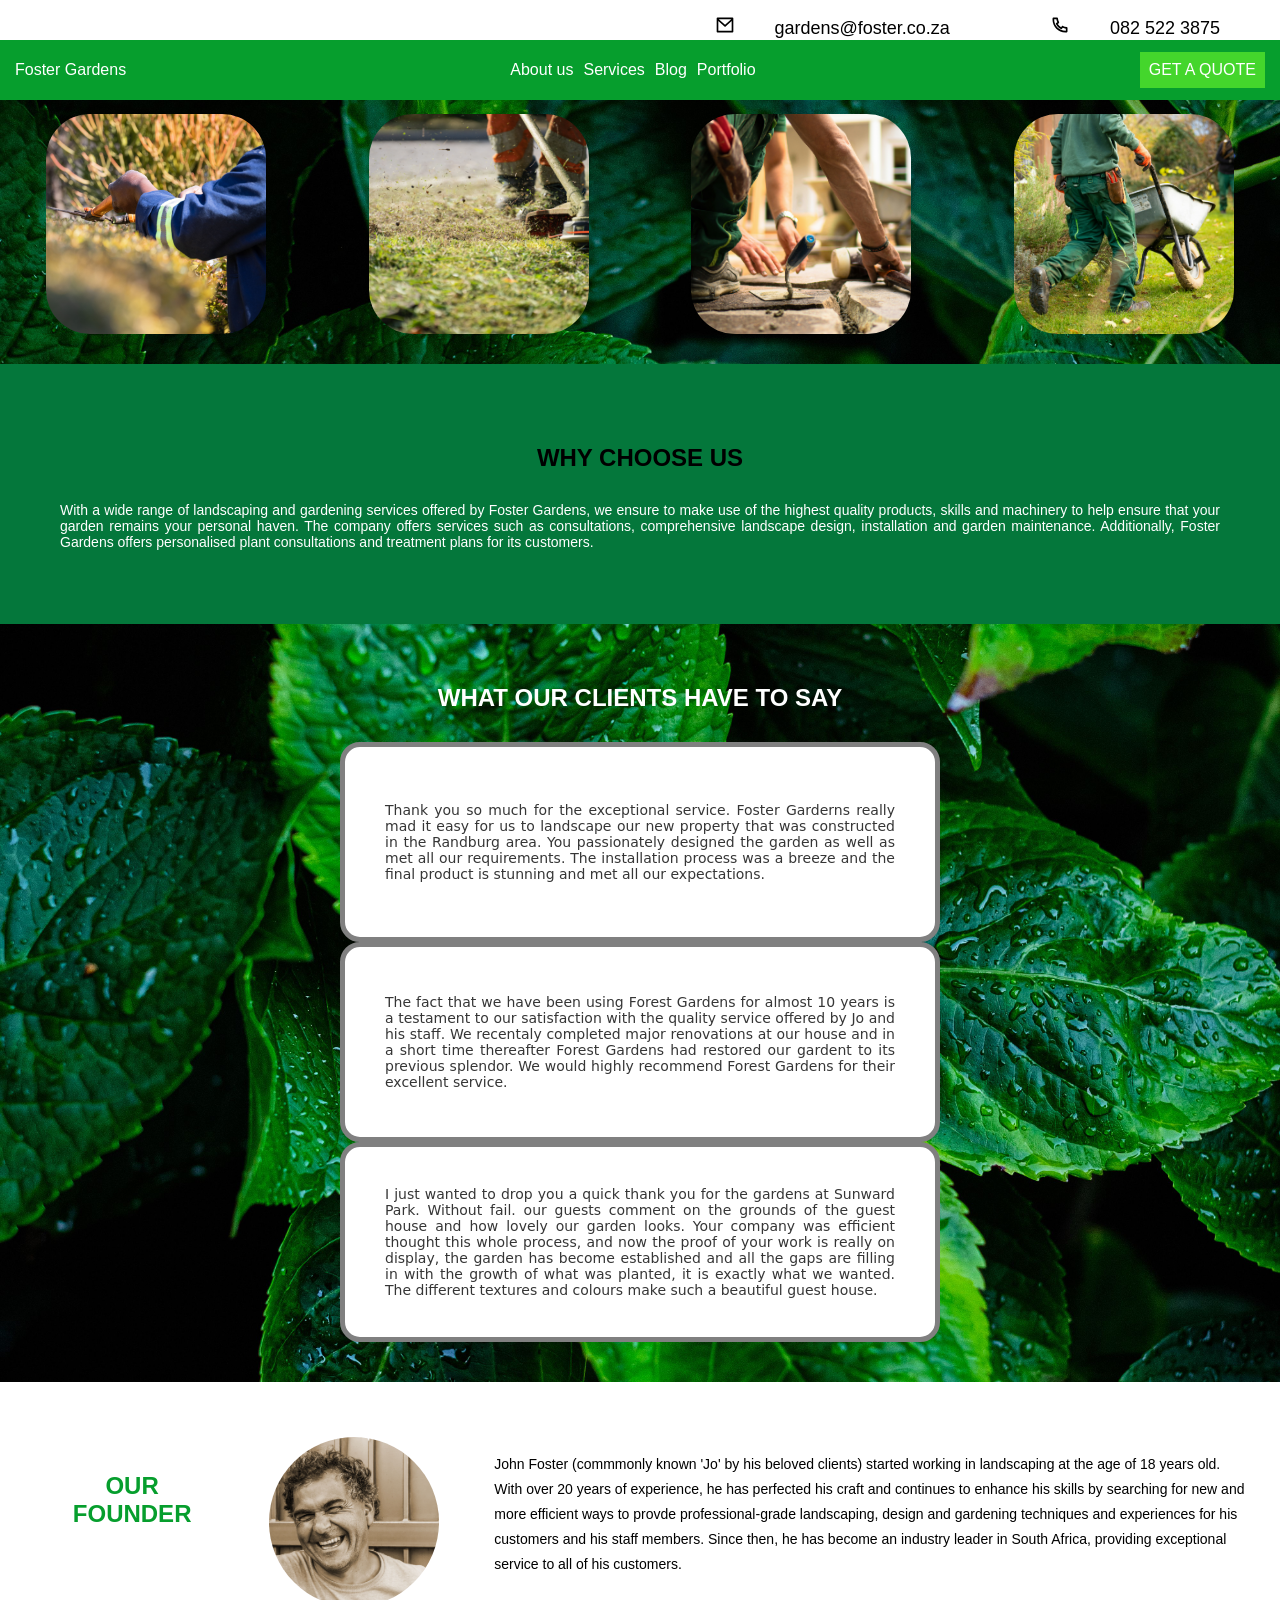
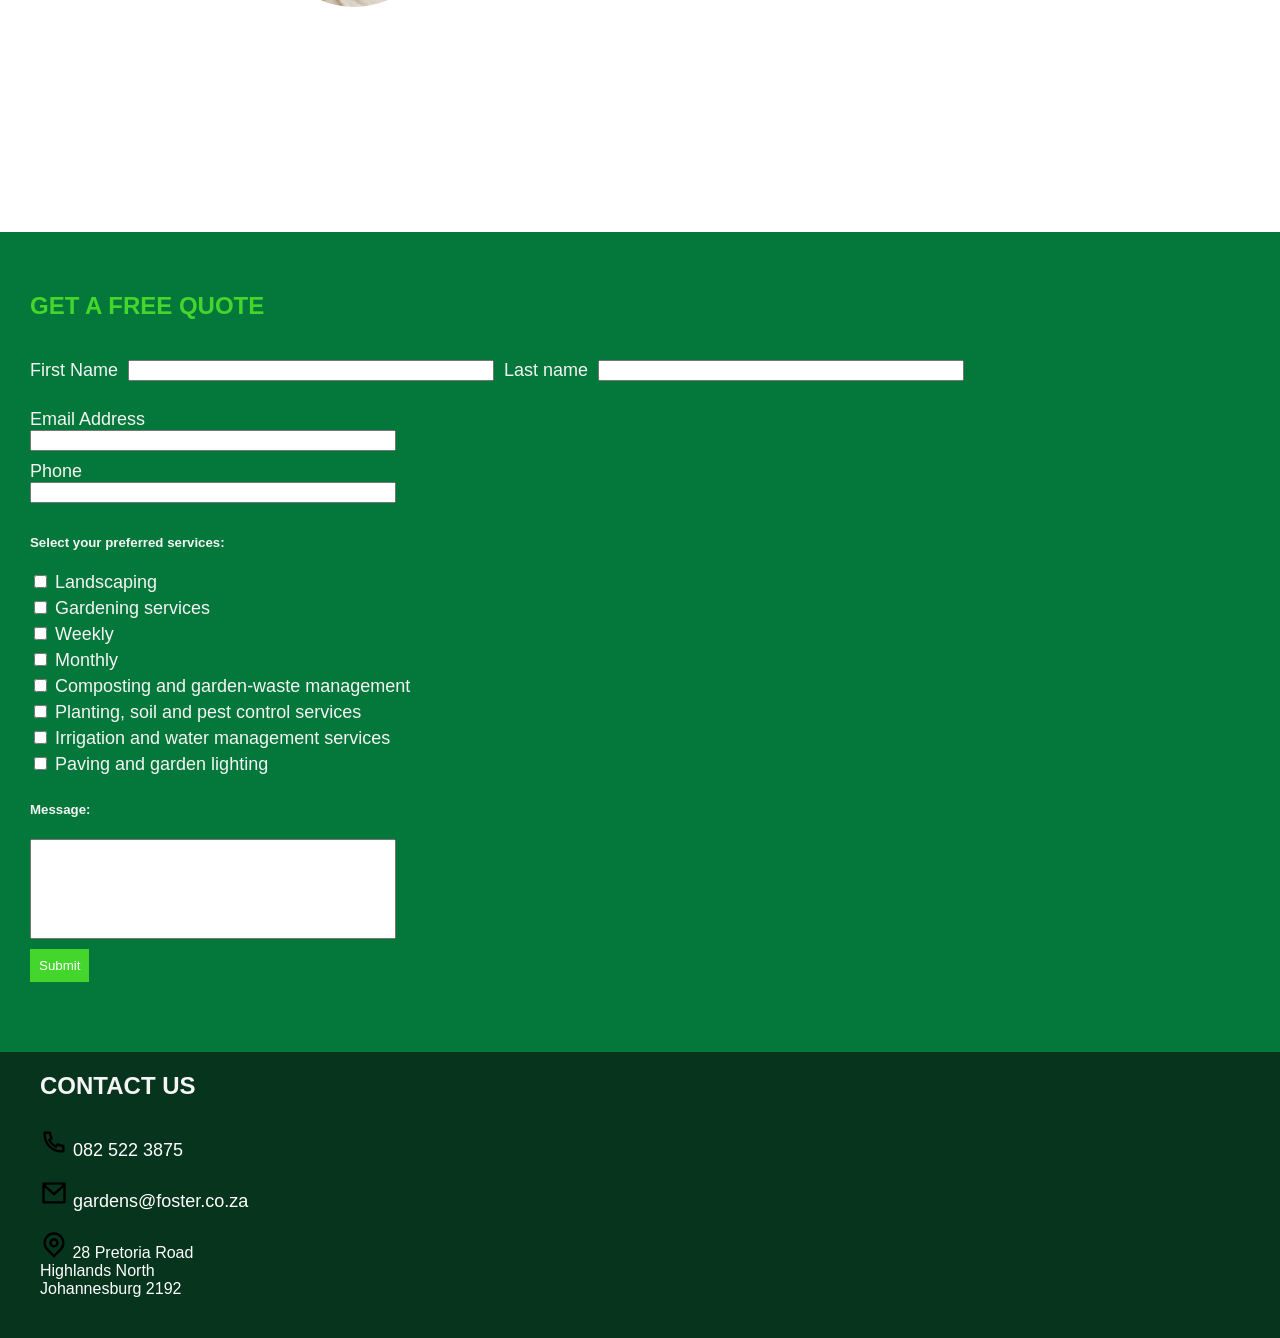
==== index.html @ af72e437 "Creating javascript file and folder, adding javascript external file to html pages and placing css f" ====
<!DOCTYPE html> 
<html> 
    <head>
        <link rel="stylesheet" href="style.css">
        <meta name="viewport" content="width=device-width, initial-scale=1.0">
    </head>    
        <!--Top icon section for phone and number for ease of access--> 
    <body class="index-background">
        <div class="contact-top">
            <img src="images/icons/mail.svg" width="20"> 
            <p class="text1">gardens@foster.co.za</p>
            <img src="images/icons/phone.svg" width="20">
            <p class="text2">082 522 3875</p>
        </div> 
            <!--Beginning of the menu bar and its selections-->
            <header>
                <div class="logo">
                    <a href="index.html">Foster Gardens</a>
                </div>
                <button class="burger-menu" aria-label="Open-menu">
                    ☰
                </button>
                <nav class="menu-bar">
                    <a href="about.html">About us</a>
                    <a href="services.html">Services</a>
                    <a href="blog.html">Blog</a>
                    <a href="portfolio.html">Portfolio</a>
                </nav>
                <a href="#contact-link">
                    <button class="button-link">GET A QUOTE</button>
                </a>
            </header>
        <main>
            <div class="services-preview">
                <img src="images/services/hedge-trimming.jpg" width="200">
                <img src="images/services/lawn-mowing.jpg" width="200">
                <img src="images/services/paving.jpg.jpg" width="200">
                <img src="images/services/tree-felling.jpg" width="200">
            </div>
        <!--Beginning of Why choose us section--> 
            <div class="choose-us">
                <h2>WHY CHOOSE US</h2>
                <p>
                    With a wide range of landscaping and gardening services offered by Foster Gardens, we ensure to make use of
                    the highest quality products, skills and machinery to help ensure that your garden remains your personal haven. 
                    The company offers services such as consultations, comprehensive landscape design, installation and garden 
                    maintenance. Additionally, Foster Gardens offers personalised plant consultations and treatment plans for its 
                    customers. 
                </p>
            </div> 
        <!--Testimonial section-->   
            <div class="testimonial-area">   
                <h2>WHAT OUR CLIENTS HAVE TO SAY</h2>
            <!--Placement of comments from customers-->
                <p>
                    Thank you so much for the exceptional service. Foster Garderns really mad it easy for us to landscape our new
                    property that was constructed in the Randburg area. You passionately designed the garden as well as met all our
                    requirements. The installation process was a breeze and the final product is stunning and met all our expectations.
                </p>
                <p>
                    The fact that we have been using Forest Gardens for almost 10 years is a testament to our satisfaction with the
                    quality service offered by Jo and his staff. We recentaly completed major renovations at our house and in a short
                    time thereafter Forest Gardens had restored our gardent to its previous splendor. We would highly recommend Forest
                    Gardens for their excellent service. 
                </p>
                <p>
                    I just wanted to drop you a quick thank you for the gardens at Sunward Park. Without fail. our guests comment on the 
                    grounds of the guest house and how lovely our garden looks. Your company was efficient thought this whole process, and 
                    now the proof of your work is really on display, the garden has become established and all the gaps are filling in with 
                    the growth of what was planted, it is exactly what we wanted. 
                    The different textures and colours make such a beautiful guest house. 
                </p>
            </div> 
        <!--Beginng of founder's section-->
            <div class="founder-description">
                <h2 class="header">OUR FOUNDER</h2>
                <img class="founder-image" src="images/about-us/founder.jpg">
                <p>
                    John Foster (commmonly known 'Jo' by his beloved clients) started working in landscaping at the age of 18 years old.
                    With over 20 years of experience, he has perfected his craft and continues to enhance his skills by searching for new
                    and more efficient ways to provde professional-grade landscaping, design and gardening techniques and experiences for
                    his customers and his staff members. Since then, he has become an industry leader in South Africa, providing exceptional
                    service to all of his customers.   
                </p>
            </div>
        <!---Form section available for users to get easy quotes---->
            <div class="quote-box" id="contact-link">
                <h2>GET A FREE QUOTE</h2>
                <!--This form is essential on each page to enforce and encourage customer response to action calls -->
                <form>
                <!--This is the complete/type section-->
                    <div class="side-by-side">
                        <label for="name">First Name</label>
                        <br>
                        <input type="text" id="name" required>
                        <br>
                        <label for="surname">Last name</label>
                        <br>
                        <input type="text" id="surname" required>
                    </div>
                    <br>
                    <label for="email">Email Address </label>
                    <br>
                    <input type="text" id="email" required>
                    <br>
                    <label for="phone">Phone</label>
                    <br>
                    <input type="text" id="phone" required>
                    <br>
                    <!---Beginning of services selection section---->
                    <h5>Select your preferred services:</h5>
                    <label>
                    <input type="checkbox" value="landscaping">
                    Landscaping
                    </label>
                    <br>
                    <label>
                        <input type="checkbox" value="landscaping">
                        Gardening services
                        <br>
                            <label> 
                                <input type="checkbox">
                                Weekly
                                <br>
                                <input type="checkbox">
                                Monthly
                            </label>
                    </label>
                    <br>
                    <label>
                        <input type="checkbox">
                        Composting and garden-waste management
                    </label>
                    <br>
                    <label>
                        <input type="checkbox">
                        Planting, soil and pest control services 
                    </label>
                    <br> 
                    <label>
                        <input type="checkbox">
                        Irrigation and water management services 
                    </label>
                    <br>
                    <label>
                        <input type="checkbox">
                        Paving and garden lighting
                    </label>
                     <br>
                    <h5>Message:</h5>
                    <input type="text" id="message" required>
                    <br>
                    <button class="submit-button">Submit</button>
                </form>
            </div>
            <div class="contact-section">
                <ul>
                    <li>
                        <h2>CONTACT US</h2>
                    </li>
                    <li>
                        <p>
                            <img src="images/icons/phone.svg" width="28">
                            082 522 3875
                        </p>
                    </li>
                    <li>
                        <p>
                            <img src="images/icons/mail.svg" width="28">
                            gardens@foster.co.za
                        </p>
                    </li>
                    <li>
                        <img src="images/icons/map-pin.svg" width="28">
                        <span>28 Pretoria Road</span>
                        <br>
                        <span>Highlands North</span>
                        <br>
                        <span>Johannesburg 2192</span>
                    </li>
                </ul>
            </div>
        </main>
        <!---- External JavaScript file included here ----->
        <script src="scripts.js"></script>     
    </body>
</html>
---- style.css ----
/*=======================
GENERAL STYLES
========================*/
* { 
    box-sizing: border-box;
}

html, body { 
    margin:0; 
    padding:0;
    font-family: Arial, Helvetica, sans-serif;
    overflow-x: hidden;
}

img {
    max-width:100%; 
    height:auto; 
}

p {
    font-family: Arial, Helvetica, sans-serif;
    font-size: 10px; 
}

h2 {
    padding-bottom: 10px; 
    font-size:medium;
} 

a:link, a:visited {
    color:none;
    text-decoration: none;
}

main { 
    padding-top:62px;
}
/*===================================
MENU SECTION -- DEFAULT DEVICE:PHONE 
====================================*/
.contact-top { 
   display:none;
}

header { 
    display: flex;
    align-items: center;
    justify-content:space-between;
    padding:15px;
    background-color: #069e2d;
    position:fixed;
    top:0;
    margin:0;
    width:100%;
    z-index:999;
    height:60px;
}

.burger-menu {
    display: block;
    font-size: 28px;
    background: none;
    border: none;
    cursor: pointer;
    color: white;
}

.logo a { 
    color:white;
}

nav {
    display:none; 
}

.button-link { 
    background: #44d62c;
    color:white; 
    cursor:pointer;
    padding:5px;
    border:#069e2d;
    font-size:60%; 
}

/*=========================
INDEX PAGE -- DEFAULT:PHONE
===========================*/

/*==============================================
Setting the background image for the index page
================================================*/
.index-background {
    margin:0;
    font-family: Arial, Helvetica, sans-serif;
    background-image:url(./images/about-us/leaves1.jpg);
    background-size:100%; 
}

/*==============================
Services offered images
===============================*/
.services-preview { 
    display:flex;
    flex-direction: column;
    gap:10px;
    position: relative;
    padding-bottom: 20px;
}

.services-preview img { 
    border-radius: 20%;
    object-fit:cover;
    height:200px; 
    width:200px;
    display: block;
    margin: 0 auto;
}

/*=============================
Why choose us section 
==============================*/
.choose-us { 
    background-color:#04773b;
    padding-top:80px;
    padding:60px;
}

.choose-us p { 
    font-family:Verdana, Geneva, Tahoma, sans-serif;
    font-size:10px;
    color:white;
    text-align: justify;
}    

.choose-us h2{
    color:black;
    text-align: center;
}

.testimonial-area { 
    background-size:30%; 
    padding-top:40px;
    padding-bottom: 40px;
    text-align: center;
    margin:0; 
}

.testimonial-area p {
    background-color:white;
    font-family:system-ui, -apple-system, BlinkMacSystemFont, 'Segoe UI', Roboto, Oxygen, Ubuntu, Cantarell, 'Open Sans', 'Helvetica Neue', sans-serif;
    border:5px solid grey;
    border-radius:20px;
    display:flex;
    align-items:center;
    padding:25px;
    box-sizing:border-box; 
    font-size:10px;
    color:#363636;
    text-align: justify;
    width: 75%;
    margin:0 auto;
}

.testimonial-area h2{
    color:white;
}
/*====================
FOUNDER SECTION 
======================*/
.founder-image { 
    border-radius:50%; 
    object-fit:cover; 
    width:200px; 
    height:200px; 
    padding:15px;
    justify-content: center;
    margin: 0 auto;
}

.founder-description {
    display:flex;
    flex-direction:column;
    /*gap:10px;*/
    padding-left: 20px;
    /*padding-top:40px;*/
    padding-bottom:40px;
    background-color: white;
    text-align: center;
    /*height:max-content;*/
}

.founder-description p { 
    font-family:Verdana, Geneva, Tahoma, sans-serif;
    word-break: normal;
    text-align:justify;
    line-height: 1.8;
    box-sizing: border-box;
    margin:0% auto;
    width: 70%;
}

.founder-description h2 { 
    padding-top:30px;
}

.header {
    color:#069e2d;
    padding:30px;
    background-color: white; 
}

/*=========================
FORM AND QUOTATION SECTION
===========================*/
.quote-box {
    background-color: #04773b;
    padding-top:40px;
    padding-bottom:40px;
    width:100%;
    color:whitesmoke;
    font-family:Arial, Helvetica, sans-serif;  
}

.quote-box label { 
    font-size: smaller;
}

.quote-box h2{ 
    color:#44d62c;
    margin-left: 30px;
}

.quote-box form{
    margin:30px;
}

.quote-box input { 
    margin-bottom: 10px;
}

#email, #phone, #name, #surname { 
    width:75%; 
}

#message { 
    width:75%;
    height:100px; 
}

.submit-button { 
    background:#44d62c;
    color:white;
    cursor:pointer;
    padding:9px;
    border:#069e2d;  
}

/*=================
CONTACT US SECTION
===================*/
.contact-section ul{
    background-color: #06341c;
    padding-top:20px;
    padding-bottom:40px; 
    list-style:none; 
    font-family: Arial, Helvetica, sans-serif;
    overflow-y: hidden;
    margin:0;
}

.contact-section h2 { 
    color:whitesmoke;
    margin: 0;
}

.contact-section span, .contact-section p { 
    color:white; 
}
/*===========================
SERVICES PAGE - DEFAULT: PHONE
============================*/
.services-background {
    background-image:url(./images/display-and-layout/wild-shrub.jpg);
    min-height:100%;
    margin:0;
    background-repeat: repeat-x;
    background-size:200%;
    overflow-x: hidden;
}

/*===================================
Border/DIV surrounding the content
====================================*/
.services { 
    display:flex;
    flex-direction: column;
    gap:10px;
    padding-top:60px; 
    padding-bottom:60px;
}

/*=========================================
Border/Div surrounding individual services
===========================================*/
.landscaping-services, .paving-services, .cladding-services,
 .gardening-services, .planting-services { 
    display:inline; 
    align-items:flex-start;
    gap:10px;
   
}

/*============================
Image styles for each service
=============================*/
.outdoor-lighting, .entertainment-area, .paving, .cladding, 
    .gardening5, .planting { 
    border-radius:60%;
    object-fit:cover;
    width: 220px;
    height:220px;
    display: block;
    margin: 0 auto;
    transform: translateY(15%);
}

/*=======================================
Text styles for each service description
=========================================*/
.text { 
    flex:1;
    background-color: #04773b;
    padding:30px;
    color: white;
    margin: 0 auto;
    width: 65%;
}

/*==============================
PORTFOLIO PAGE - DEFAULT:PHONE 
===============================*/
/*================================================
Border/div surrounding portfolio images and layout
==================================================*/
.portfolio-gallery { 
    display:grid; 
    grid-template-columns:1fr;
    gap:12px;
    padding-bottom: 40px;
    padding-top:80px;
    z-index: inherit;
    overflow-x: hidden;
    margin:0 auto; 
    width:100%;
}

/*=============================
Portfolio Images styles
===============================*/
.portfolio-gallery img { 
    width:70%;
    /*height:auto; */
    margin: 0 auto; 
    object-fit: cover;
    box-shadow: 0 2px 8px rgba(0,0,0,0.1);
    justify-content: center;
}

/*===========================
BLOG PAGE - DEFAULT:PHONE
=============================*/
.blog-background { 
    background-color:#0f5b34;
}

.blogs { 
    display:flex;
    flex-direction: column;
    gap:10px;
    padding-top:60px; 
    padding-bottom:60px;
}

.blog1, .blog2, .blog3 { 
    display:inline; 
    align-items:flex-start;
    gap:5px;
   
}

.flowers-blog, .soil-blog, .compost-blog { 
    border-radius:60%;
    object-fit:cover;
    width: 220px;
    height:220px;
    display: block;
    margin: 0 auto;
    transform: translateY(15%) ;
}

.blog-text { 
    flex:1;
    background-color: white;
    padding:30px;
    color: black;
    margin: 0 auto;
    width: 65%;
}

/*============================
ABOUT US PAGE - DEFAULT:PHONE
==============================*/
/*============================
Preventing/hiding overflow
===============================*/
.about-background { 
    overflow-x: hidden;
}

/*==================================
Border/Div surrounding ABOUT US text
====================================*/
.about-description { 
   width:100%;
   margin-bottom: 0;
}

/*================================
About Us text styles -- heading2
==================================*/
.about-description h2 {
    text-align: left;
    padding-left: 40px;
    color:#44d62c;
    transform: translateY(70%);
}

/*==============================
About US text styles -- heading3
================================*/
.about-description h3 { 
    color:#0f5b34; 
    padding-left:40px; 
}

/*================================
About US text styles -- paragraph
==================================*/
.about-description p {
    text-align: justify;
    padding-left:40px; 
    padding-right:30px;
    /*padding-bottom:40px;*/ 
    margin: 0 auto;
}

.additional-services li { 
    position:relative;
    padding-left: 30px;
    font-size: smaller;
}     

.additional-services li::before { 
   content:""; 
   position: absolute;
   left: 0;

   width:20px; 
   height:20px;

   background-image: url('images/icons/check-icon1.svg');
   background-size: contain;
   background-repeat: no-repeat; 
}

.additional-services { 
    display: flex;
    align-items: center;
    gap:10px
    margin: top 0;
}

.tree { 
    flex-shrink: 0;
}

.tree img { 
   display:flex;
   width: 700px;
   max-width: 100%;
   transform: translateX(-32%);
}

.additional-services ul { 
    display:flex;
    flex-direction: column;
    gap:50px;
    padding-bottom:60px;
    list-style: none;
    margin:0;
    transform: translateY(-42%);
}
/*=============================
OUR HISTORY SECTION 
===============================*/
.history-description { 
    margin: 0 auto;
    align-items: center;
    box-sizing: border-box; 
    display: flex;
    flex-direction: column;
    padding-top: 20px;
    padding-bottom: 20px;
}

.history-description h2 {
    color:#44d62c;
    text-align: left;
}

.history-description p {
    font-family:Verdana, Geneva, Tahoma, sans-serif;
    text-align: justify;
    font-size: 9px;
    /*padding-left:30px; 
    padding-right:30px;*/
    width:70%; 
    margin:0 auto;
}

.history-description img{  
    align-items: center;
    display: block;
    object-fit:fill; 
    padding:10px;
    width:200px; 
    height:200px;
}

/* ====================
TABLET - 768px+
========================*/
@media(min-width: 768px) {
    /*===========================
    GENERAL SETTINGS
    =============================*/
    h2 {
        padding-bottom: 10px; 
        font-size:large;
    } 
    
    main { 
    padding-top:68px;
    }

   .burger-menu { 
        display:none; 
    }

    .contact-top { 
        background-color: white;
        display:flex;
        flex-direction: row;
        list-style:none;
        margin:0;
        justify-content: end;
        gap:40px;
        font-size: 15px;
        position:fixed;
        top:0;
        width:100%;
        z-index:1000;
        height:40px;
    }

    .contact-top img { 
        padding-top: 10px;
    }

    .contact-top p { 
        padding-right:60px;
    }

    .button-link { 
        background: #44d62c;
        color:white; 
        cursor:pointer;
        padding:9px;
        border:#069e2d;
        font-size: 100%;
    }

    header { 
        top:40px;
        position:fixed;
        z-index:999;
    }

    nav { 
        display:flex; 
        gap:10px;
    }

    .menu-bar a {
        color: white;
    }

    .menu-bar a:hover {
        color:black; 
    }

    /*=========================
    INDEX PAGE - DEFAULT:TABLET 
    ===========================*/
    /*==============================
    Services offered images
    ===============================*/
    .index-background { 
        background-repeat:no-repeat;
    }
    
    .services-preview { 
        flex-direction: row;
        height:200px;
        padding-top: 40px;
        padding-bottom: 30px;
    }

    .services-preview img {
        width:130px;
        height:130px;
    }

    /*=====================
    CHOOSE-US SECTION 
    =======================*/
    .choose-us p { 
        font-size:14px;
    }    

    /*=====================
    SERVICES PAGE 
    ======================*/
    /* Image styles for each service*/
    .outdoor-lighting, .entertainment-area, .paving, .cladding, 
    .gardening5, .planting { 
        border-radius: 60%;
        object-fit:cover;
        width:250px;
        height:250px;
        transform: translateX(10%);
    }

    /*Border/Div surrounding individual services*/
    .landscaping-services, .paving-services, .cladding-services,
    .gardening-services, .planting-services { 
        display:flex;
    }

    /*======================
    ABOUT US PAGE
    ========================*/
    .tree img { 
        display:flex;
        width: 700px;
        max-width: 100%;
        transform: translateX(-22%);
    }

    .history-description img{  
        border-radius:80%;
        align-items: center;
        display: block;
        object-fit:fill; 
        width:300px; 
        height:300px;
    }

    .history-description p {
        font-family:Verdana, Geneva, Tahoma, sans-serif;
        text-align: justify;
        font-size: 14px;
        /*padding-left:30px; 
        padding-right:30px;*/
        width:70%; 
        margin:0 auto;
    }
    /*========================
    PORTFOLIO PAGE 
    ==========================*/
    .portfolio-gallery {
        grid-template-columns: repeat(2, 1fr);
        max-width: 720px;
        margin:auto;  
    }

}

/*======================
DESKTOP - 1024px+ 
========================*/
@media (min-width: 1024px) {
    h2 {
        padding-bottom: 10px; 
        font-size:x-large;
    } 

    p{ 
        font-size:large;
    }

    main { 
        padding-top:64px;
    }
    /*==================
    MENU AND CONTACT TOP 
    ====================*/
    .burger-menu { 
        display:none; 
    }

    .contact-top { 
        background-color: white;
        display:flex;
        flex-direction: row;
        list-style:none;
        margin:0;
        justify-content:end;
        gap:40px;
        font-size: 15px;
        position:fixed;
        top:0;
        width:100%;
        z-index:1000;
        height:40px;
    }

    .contact-top img { 
        padding-top: 10px;
    }

    .contact-top p { 
        padding-right:;
    }

    .button-link { 
        background: #44d62c;
        color:white; 
        cursor:pointer;
        padding:9px;
        border:#069e2d;
        font-size: 100%;
    }

    nav { 
        display:flex; 
        gap:10px; 
    }

    .menu-bar a {
        color: white;
    }

    .menu-bar a:hover {
        color:black; 
    }

    /*===========================
    INDEX PAGE --DEFAULT: DESKTOP 
    =============================*/
    .index-background { 
        background-repeat:no-repeat;
    }
    /*==============================
    Services offered images
    ===============================*/
    .services-preview { 
        flex-direction: row;
        min-height: 200px;
        height:auto;
        padding-top: 50px;
        padding-bottom: 30px;
    }

    .services-preview img {
        width:220px;
        height:220px;
    }

    .testimonial-area p {
        background-color:white;
        width:600px;
        height:200px; 
        font-family:system-ui, -apple-system, BlinkMacSystemFont, 'Segoe UI', Roboto, Oxygen, Ubuntu, Cantarell, 'Open Sans', 'Helvetica Neue', sans-serif;
        border:5px solid grey;
        border-radius:20px;
        display:flex;
        align-items:center;
        padding:40px;
        box-sizing: border-box; 
        font-size:14px;
        color:#363636;
        text-align: justify;
        margin: 0 auto;
    }

    .founder-description {
        display:flex;
        flex-direction:row;
        gap:10px;
        padding-top:40px;
        padding-bottom:40px;
        background-color: white;
        height:450px;
    }

    .founder-description p { 
        word-break: normal;
        text-align:left;
        line-height: 1.8;
        padding:30px;
        font-size: 14px;
    }

    /*=====================
    CHOOSE-US SECTION 
    =======================*/
    .choose-us p { 
        font-size:14px;
    }   

    /*===================
    QUOTATION/ENQUIRY FORM
    =====================*/
    .side-by-side {
        display:flex;
        gap:5px;
    }

    #email, #phone, #name, #surname { 
        width:30%; 
    }

    #message { 
        width:30%;
        height:100px; 
    }

    .quote-box label { 
        font-size:large;
    }   

    /*=====================
    SERVICES PAGE 
    ======================*/
    /* Image styles for each service*/
    .outdoor-lighting, .entertainment-area, .paving, .cladding, 
    .gardening5, .planting { 
        border-radius: 60%;
        object-fit:cover;
        width:350px;
        height:350px;
        transform: translateX(20%);
    }

    /*Border/Div surrounding individual services*/
    .landscaping-services, .paving-services, .cladding-services,
    .gardening-services, .planting-services { 
        display:flex;
        gap:25px;
        margin-right:150px;
    }

    .text { 
        flex:1;
        background-color: #04773b;
        padding:80px;
        color: white;
    }

    /*=======================
    ABOUT US PAGE
    =========================*/
    .tree img { 
        display:flex;
        width: 1000px;
        max-width: 100%;
        transform: translateX(-12%);
    }

    .history-description p {
        font-family:Verdana, Geneva, Tahoma, sans-serif;
        text-align: justify;
        font-size: 14px;
        width:70%; 
        margin:0 auto;
    }
    /*=================
    PORTRAIT PAGE
    ===================*/
    .portfolio-gallery {
        grid-template-columns: repeat(3, 1fr);
        max-width:1200px;
    }


}
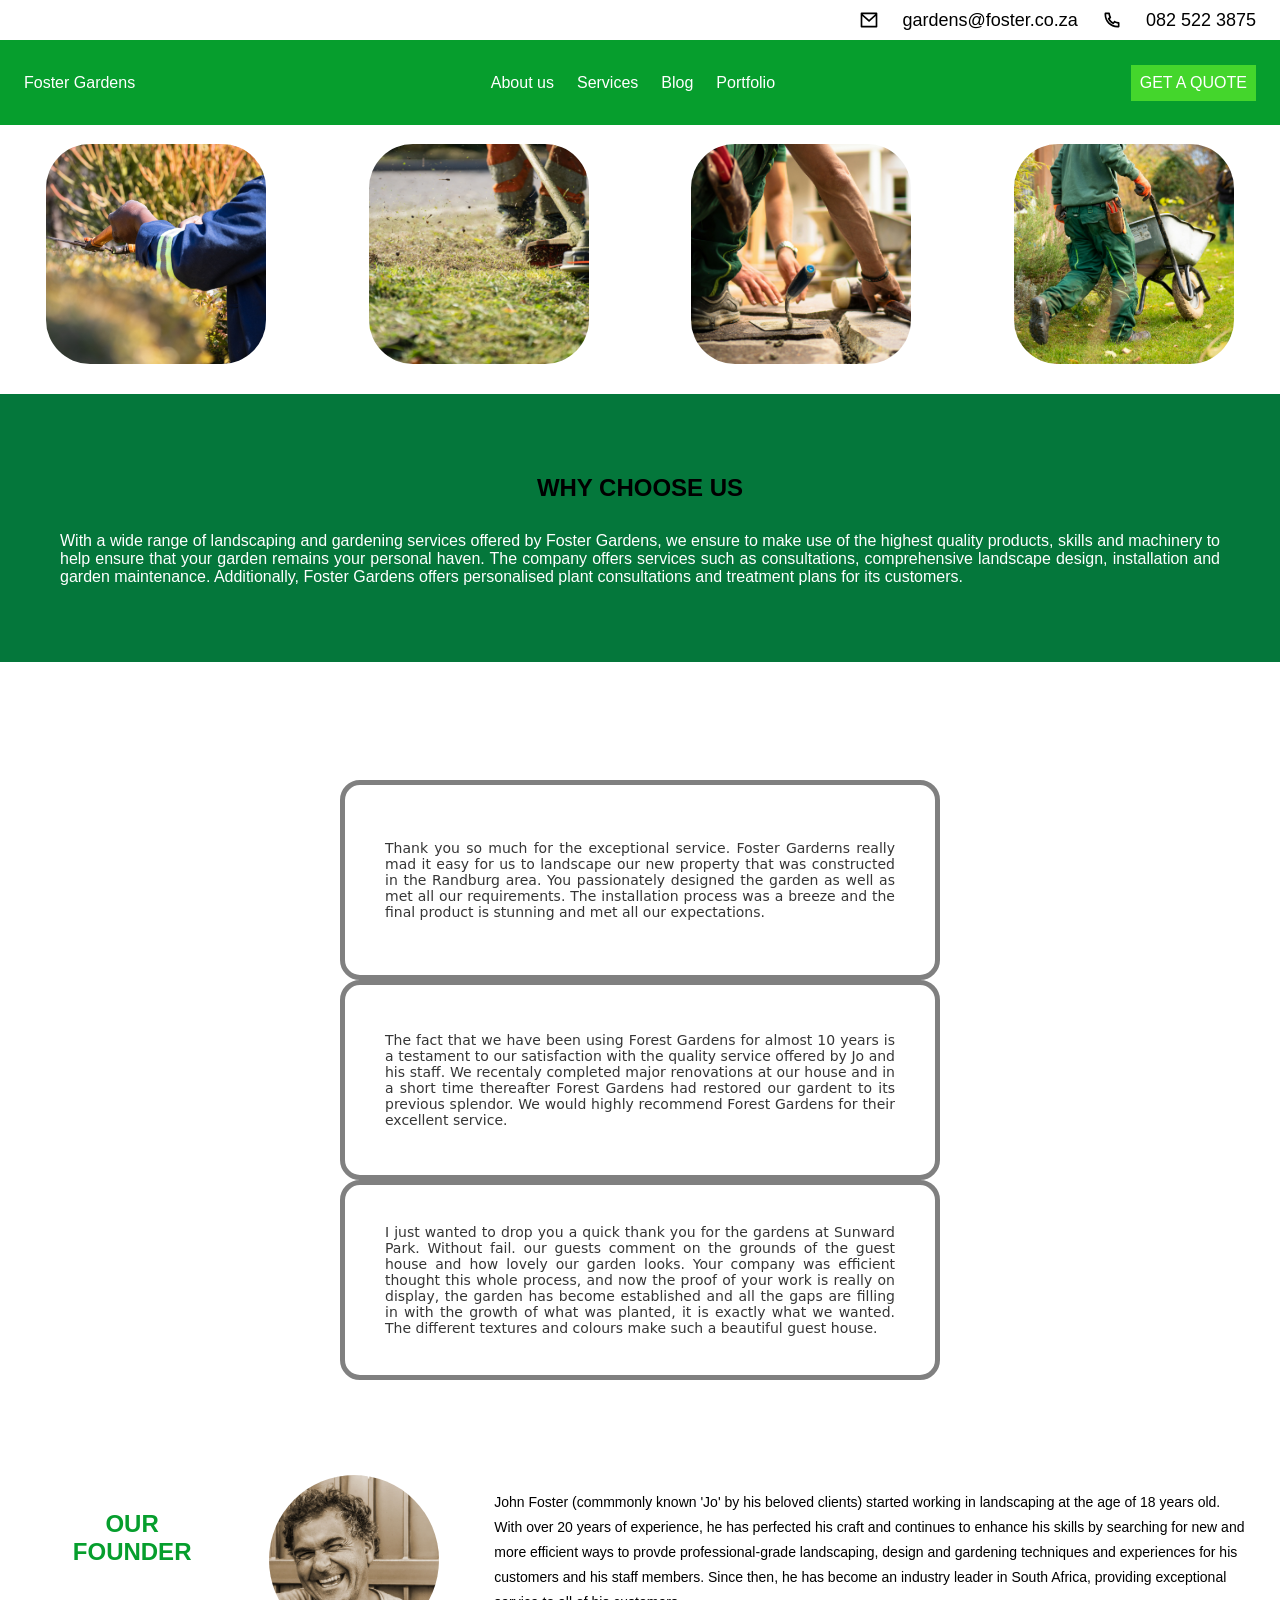
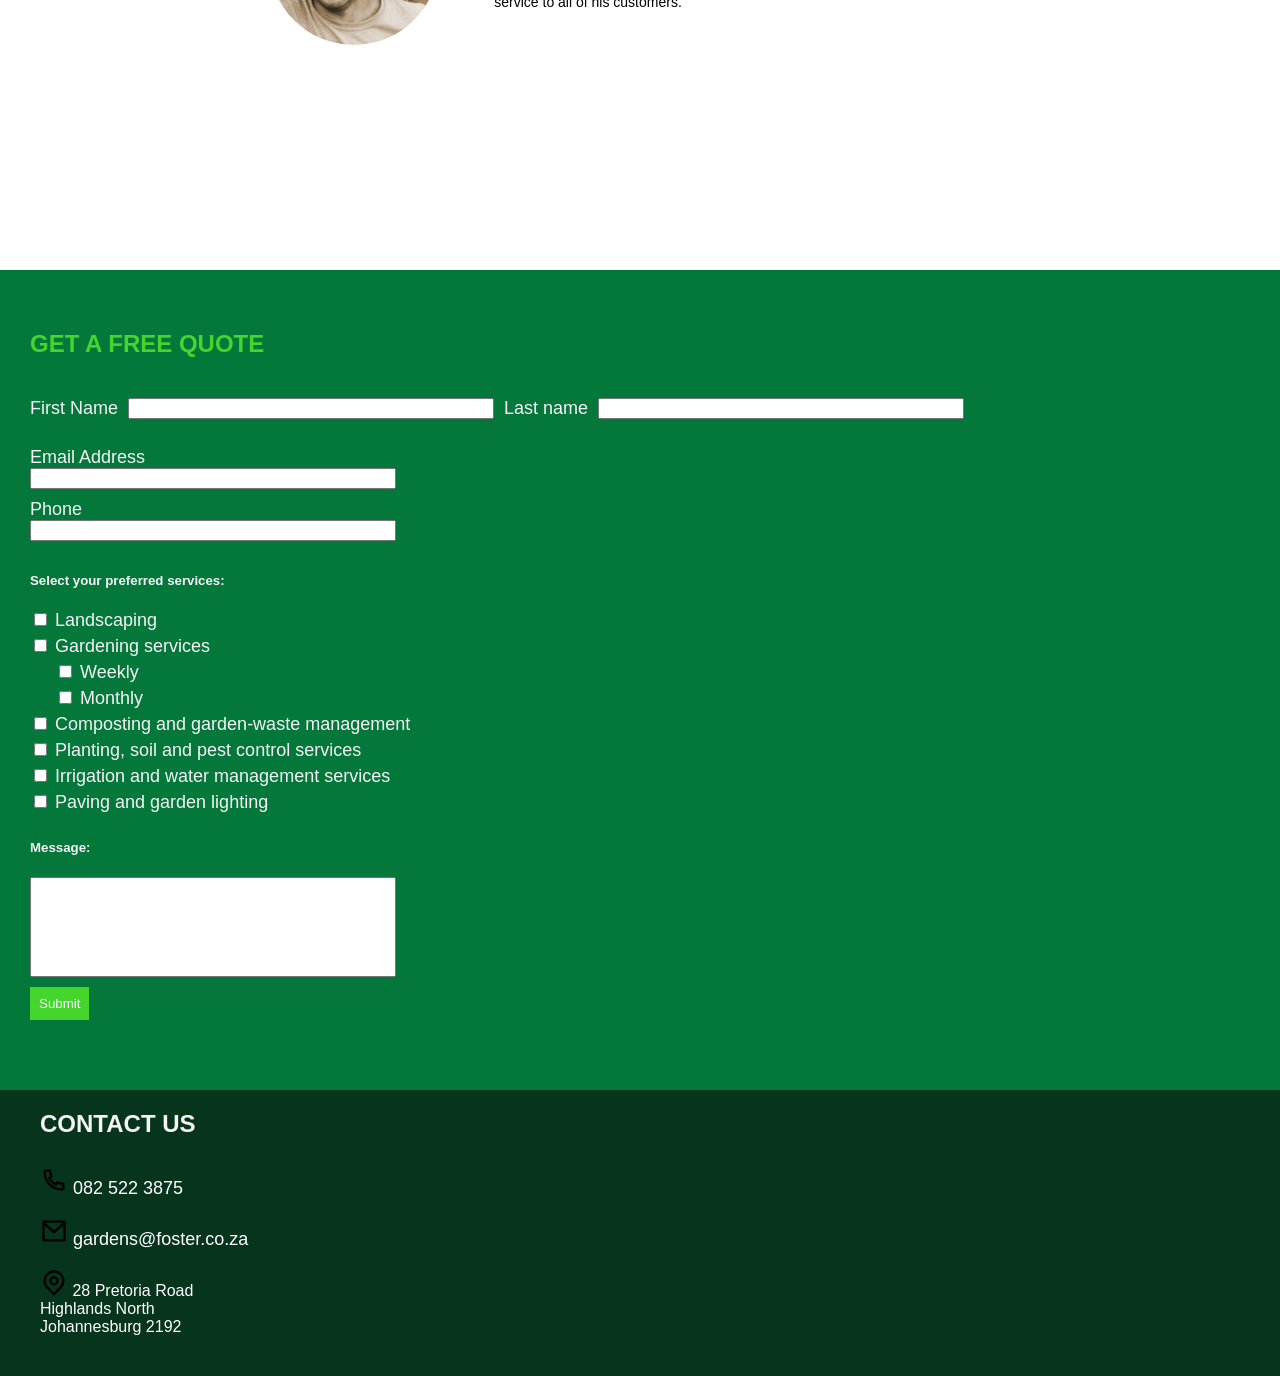
==== commit 7037b42a: "Fix responsive navigation, dropdown styling and font challenges" ====
--- a/index.html
+++ b/index.html
@@ -1,7 +1,7 @@
 <!DOCTYPE html> 
 <html> 
     <head>
-        <link rel="stylesheet" href="style.css">
+        <link rel="stylesheet" href="css/style.css">
         <meta name="viewport" content="width=device-width, initial-scale=1.0">
     </head>    
         <!--Top icon section for phone and number for ease of access--> 
@@ -117,16 +117,18 @@
                     <label>
                         <input type="checkbox" value="landscaping">
                         Gardening services
+                    </label>
+                    <div class="frequency-options">
+                        <label> 
+                            <input type="checkbox" id="weekly-checkbox" value="weekly">
+                            Weekly
+                        </label>
                         <br>
-                            <label> 
-                                <input type="checkbox">
-                                Weekly
-                                <br>
-                                <input type="checkbox">
-                                Monthly
-                            </label>
-                    </label>
-                    <br>
+                        <label>
+                            <input type="checkbox" id="monthly-checkbox" value="monthly">
+                            Monthly
+                        </label>
+                    </div>
                     <label>
                         <input type="checkbox">
                         Composting and garden-waste management
@@ -181,7 +183,9 @@
                 </ul>
             </div>
         </main>
+        <!-- JQuery internet website -->
+        <script src="https://code.jquery.com/jquery-3.7.1.min.js"></script>
         <!---- External JavaScript file included here ----->
-        <script src="scripts.js"></script>     
+        <script src="javascript/scripts.js"></script>     
     </body>
 </html>
--- a/css/style.css
+++ b/css/style.css
@@ -0,0 +1,987 @@
+/*=======================
+GENERAL STYLES
+========================*/
+* { 
+    box-sizing: border-box;
+}
+
+html, body { 
+    margin:0; 
+    padding:0;
+    font-family: Arial, Helvetica, sans-serif;
+    overflow-x: hidden;
+}
+
+img {
+    max-width:100%; 
+    height:auto; 
+}
+
+p {
+    font-family: Arial, Helvetica, sans-serif;
+    font-size:small; 
+}
+
+h2 {
+    padding-bottom: 10px; 
+    font-size:medium;
+} 
+
+a:link, a:visited {
+    color:none;
+    text-decoration: none;
+}
+
+main { 
+    padding-top:62px;
+}
+
+/*===================================
+MENU SECTION -- DEFAULT DEVICE:PHONE 
+====================================*/
+.contact-top { 
+   display:none;
+}
+
+header { 
+    display: flex;
+    align-items: center;
+    justify-content:space-between;
+    padding:15px;
+    background-color: #069e2d;
+    position:fixed;
+    top:0;
+    margin:0;
+    width:100%;
+    z-index:999;
+    height:55px;
+}
+
+.burger-menu {
+    display: block;
+    font-size: 28px;
+    background: none;
+    border: none;
+    cursor: pointer;
+    color: white;
+}
+
+header nav.menu-bar {
+    display: none;
+    position: absolute;
+    top:100%; 
+    left:0; 
+    right:auto; 
+
+    width:100%;
+    max-width:none;
+    box-sizing: border-box;
+    padding-top: 10px;
+    padding: 10px;  
+
+    background-color: #069e2d;
+    box-shadow: 0 4px 8px rgba(0, 0, 0, 0.2);
+    flex-direction: column;
+    z-index: 1000;
+}
+
+.menu-bar a { 
+    display: block;
+    padding: 14px 32px;
+    margin: 0 10px; 
+    color: white;
+    text-decoration: none;
+    font-family: sans-serif;
+}
+
+.menu-bar a:hover { 
+    background-color:#058526;
+    color: black;
+   
+}
+
+.logo a { 
+    color:white;
+}
+
+nav {
+    display:none; 
+}
+
+.button-link { 
+    background: #44d62c;
+    color:white; 
+    cursor:pointer;
+    padding:5px;
+    border:#069e2d;
+    font-size:60%; 
+}
+
+/*=========================
+INDEX PAGE -- DEFAULT:PHONE
+===========================*/
+
+/*==============================================
+Setting the background image for the index page
+================================================*/
+.index-background {
+    margin:0;
+    font-family: Arial, Helvetica, sans-serif;
+    background-image:url(./images/about-us/leaves1.jpg);
+    background-size:100%; 
+}
+
+/*==============================
+Services offered images
+===============================*/
+.services-preview { 
+    display:flex;
+    flex-direction: column;
+    gap:10px;
+    position: relative;
+    padding-bottom: 20px;
+}
+
+.services-preview img { 
+    border-radius: 20%;
+    object-fit:cover;
+    height:200px; 
+    width:200px;
+    display: block;
+    margin: 0 auto;
+}
+
+/*=============================
+Why choose us section 
+==============================*/
+.choose-us { 
+    background-color:#04773b;
+    padding-top:80px;
+    padding:60px;
+}
+
+.choose-us p { 
+    font-family:Verdana, Geneva, Tahoma, sans-serif;
+    font-size:10px;
+    color:white;
+    text-align: justify;
+}    
+
+.choose-us h2{
+    color:black;
+    text-align: center;
+}
+
+.testimonial-area { 
+    background-size:30%; 
+    padding-top:40px;
+    padding-bottom: 40px;
+    text-align: center;
+    margin:0; 
+}
+
+.testimonial-area p {
+    background-color:white;
+    font-family:system-ui, -apple-system, BlinkMacSystemFont, 'Segoe UI', Roboto, Oxygen, Ubuntu, Cantarell, 'Open Sans', 'Helvetica Neue', sans-serif;
+    border:5px solid grey;
+    border-radius:20px;
+    display:flex;
+    align-items:center;
+    padding:25px;
+    box-sizing:border-box; 
+    font-size:10px;
+    color:#363636;
+    text-align: justify;
+    width: 75%;
+    margin:0 auto;
+}
+
+.testimonial-area h2{
+    color:white;
+}
+/*====================
+FOUNDER SECTION 
+======================*/
+.founder-image { 
+    border-radius:50%; 
+    object-fit:cover; 
+    width:200px; 
+    height:200px; 
+    padding:15px;
+    justify-content: center;
+    margin: 0 auto;
+}
+
+.founder-description {
+    display:flex;
+    flex-direction:column;
+    padding-left: 20px;
+    padding-bottom:40px;
+    background-color: white;
+    text-align: center;
+}
+
+.founder-description p { 
+    font-family:Verdana, Geneva, Tahoma, sans-serif;
+    word-break: normal;
+    text-align:justify;
+    line-height: 1.8;
+    box-sizing: border-box;
+    margin:0% auto;
+    width: 70%;
+}
+
+.founder-description h2 { 
+    padding-top:30px;
+}
+
+.header {
+    color:#069e2d;
+    padding:30px;
+    background-color: white; 
+}
+
+/*=========================
+FORM AND QUOTATION SECTION
+===========================*/
+.quote-box {
+    background-color: #04773b;
+    padding-top:40px;
+    padding-bottom:40px;
+    width:100%;
+    color:whitesmoke;
+    font-family:Arial, Helvetica, sans-serif;  
+}
+
+.frequency-options {
+    margin-left: 25px;
+}
+
+.quote-box label { 
+    font-size: smaller;
+}
+
+.quote-box h2{ 
+    color:#44d62c;
+    margin-left: 30px;
+}
+
+.quote-box form{
+    margin:30px;
+}
+
+.quote-box input { 
+    margin-bottom: 10px;
+}
+
+#email, #phone, #name, #surname { 
+    width:75%; 
+}
+
+#message { 
+    width:75%;
+    height:100px; 
+}
+
+.submit-button { 
+    background:#44d62c;
+    color:white;
+    cursor:pointer;
+    padding:9px;
+    border:#069e2d;  
+}
+
+/*=================
+CONTACT US SECTION
+===================*/
+.contact-section ul{
+    background-color: #06341c;
+    padding-top:20px;
+    padding-bottom:40px; 
+    list-style:none; 
+    font-family: Arial, Helvetica, sans-serif;
+    overflow-y: hidden;
+    margin:0;
+}
+
+.contact-section h2 { 
+    color:whitesmoke;
+    margin: 0;
+}
+
+.contact-section span, .contact-section p { 
+    color:white; 
+}
+/*===========================
+SERVICES PAGE - DEFAULT: PHONE
+============================*/
+.services-background {
+    background-image:url(./images/display-and-layout/wild-shrub.jpg);
+    min-height:100%;
+    margin:0;
+    background-repeat: repeat-x;
+    background-size:200%;
+    overflow-x: hidden;
+}
+
+/*===================================
+Border/DIV surrounding the content
+====================================*/
+.services { 
+    display:flex;
+    flex-direction: column;
+    gap:10px;
+    padding-top:60px; 
+    padding-bottom:60px;
+}
+
+/*=========================================
+Border/Div surrounding individual services
+===========================================*/
+.landscaping-services, .paving-services, .cladding-services,
+ .gardening-services, .planting-services { 
+    display:inline; 
+    align-items:flex-start;
+    gap:10px;
+   
+}
+
+/*============================
+Image styles for each service
+=============================*/
+.outdoor-lighting, .entertainment-area, .paving, .cladding, 
+    .gardening5, .planting { 
+    border-radius:60%;
+    object-fit:cover;
+    width: 220px;
+    height:220px;
+    display: block;
+    margin: 0 auto;
+    transform: translateY(15%);
+}
+
+/*=======================================
+Text styles for each service description
+=========================================*/
+.text { 
+    flex:1;
+    background-color: #04773b;
+    padding:30px;
+    color: white;
+    margin: 0 auto;
+    width: 65%;
+}
+
+/*==============================
+PORTFOLIO PAGE - DEFAULT:PHONE 
+===============================*/
+/*================================================
+Border/div surrounding portfolio images and layout
+==================================================*/
+.portfolio-gallery { 
+    display:grid; 
+    grid-template-columns:1fr;
+    gap:12px;
+    padding-bottom: 40px;
+    padding-top:80px;
+    z-index: inherit;
+    overflow-x: hidden;
+    margin:0 auto; 
+    width:100%;
+}
+
+/*=============================
+Portfolio Images styles
+===============================*/
+.portfolio-gallery img { 
+    width:70%;
+    /*height:auto; */
+    margin: 0 auto; 
+    object-fit: cover;
+    box-shadow: 0 2px 8px rgba(0,0,0,0.1);
+    justify-content: center;
+}
+
+/*===========================
+BLOG PAGE - DEFAULT:PHONE
+=============================*/
+.blog-background { 
+    background-color:#0f5b34;
+}
+
+.blogs { 
+    display:flex;
+    flex-direction: column;
+    gap:10px;
+    padding-top:60px; 
+    padding-bottom:60px;
+}
+
+.blog1, .blog2, .blog3 { 
+    display:inline; 
+    align-items:flex-start;
+    gap:5px;
+   
+}
+
+.flowers-blog, .soil-blog, .compost-blog { 
+    border-radius:60%;
+    object-fit:cover;
+    width: 220px;
+    height:220px;
+    display: block;
+    margin: 0 auto;
+    transform: translateY(15%) ;
+}
+
+.blog-text { 
+    flex:1;
+    background-color: white;
+    padding:30px;
+    color: black;
+    margin: 0 auto;
+    width: 65%;
+}
+
+/*============================
+ABOUT US PAGE - DEFAULT:PHONE
+==============================*/
+/*============================
+Preventing/hiding overflow
+===============================*/
+.about-background { 
+    overflow-x: hidden;
+}
+
+/*==================================
+Border/Div surrounding ABOUT US text
+====================================*/
+.about-description { 
+   width:100%;
+   margin-bottom: 0;
+}
+
+/*================================
+About Us text styles -- heading2
+==================================*/
+.about-description h2 {
+    text-align: left;
+    padding-left: 40px;
+    color:#44d62c;
+    transform: translateY(70%);
+}
+
+/*==============================
+About US text styles -- heading3
+================================*/
+.about-description h3 { 
+    color:#0f5b34; 
+    padding-left:40px; 
+}
+
+/*================================
+About US text styles -- paragraph
+==================================*/
+.about-description p {
+    text-align: justify;
+    padding-left:40px; 
+    padding-right:30px;
+    margin: 0 auto;
+}
+
+.additional-services li { 
+    position:relative;
+    padding-left: 30px;
+    font-size: small;
+}     
+
+.additional-services li::before { 
+   content:""; 
+   position: absolute;
+   left: 0;
+
+   width:20px; 
+   height:20px;
+
+   background-image: url('images/icons/check-icon1.svg');
+   background-size: contain;
+   background-repeat: no-repeat; 
+}
+
+.additional-services { 
+    display: flex;
+    align-items: center;
+    gap:10px
+    margin:top 0;
+}
+
+.tree { 
+    flex-shrink: 0;
+}
+
+.tree img { 
+   display:flex;
+   width: 700px;
+   max-width: 100%;
+   transform: translateX(-32%);
+}
+
+.additional-services ul { 
+    display:flex;
+    flex-direction: column;
+    gap:50px;
+    padding-bottom:60px;
+    list-style: none;
+    margin:0;
+    transform: translateY(-42%);
+}
+/*=============================
+OUR HISTORY SECTION 
+===============================*/
+.history-description { 
+    margin: 0 auto;
+    align-items: center;
+    box-sizing: border-box; 
+    display: flex;
+    flex-direction: column;
+    padding-top: 20px;
+    padding-bottom: 20px;
+}
+
+.history-description h2 {
+    color:#44d62c;
+    text-align: left;
+}
+
+.history-description p {
+    font-family:Verdana, Geneva, Tahoma, sans-serif;
+    text-align: justify;
+    font-size: small;
+    /*padding-left:30px; 
+    padding-right:30px;*/
+    width:70%; 
+    margin:0 auto;
+}
+
+.history-description img{  
+    align-items: center;
+    display: block;
+    object-fit:fill; 
+    padding:10px;
+    width:200px; 
+    height:200px;
+}
+
+/* ====================
+TABLET - 768px+
+========================*/
+@media(min-width: 768px) and (max-width: 1023px) {
+    /*===========================
+    GENERAL SETTINGS
+    =============================*/
+    h2 {
+        padding-bottom: 10px; 
+        font-size:large;
+    } 
+    
+    p{ 
+        font-size: medium;
+    }
+
+    main { 
+        padding-top:68px;
+    }
+
+    .contact-top { 
+        background-color: white;
+        display:flex;
+        flex-direction: row;
+        list-style:none;
+        margin:0;
+        justify-content: end;
+        gap:40px;
+        font-size: 15px;
+        position:fixed;
+        top:0;
+        width:100%;
+        z-index:1000;
+        height:40px;
+    }
+
+    .contact-top img { 
+        padding-top: 10px;
+    }
+
+    .contact-top p { 
+        padding-right:60px;
+    }
+
+    .button-link { 
+        background: #44d62c;
+        color:white; 
+        cursor:pointer;
+        padding: 9px;
+        border:#069e2d;
+        font-size: 100%;
+    }
+
+    header .button-link { 
+        flex-shrink:0; 
+    }
+
+    .burger-menu{
+        display:block;
+    }
+
+    header nav.menu-bar {
+        display: none;
+    }
+
+    header { 
+        top:40px;
+    } 
+
+    /*=========================
+    INDEX PAGE - DEFAULT:TABLET 
+    ===========================*/
+    /*==============================
+    Services offered images
+    ===============================*/
+    .index-background { 
+        background-repeat:no-repeat;
+    }
+    
+    .services-preview { 
+        flex-direction: row;
+        height:200px;
+        padding-top: 40px;
+        padding-bottom: 30px;
+    }
+
+    .services-preview img {
+        width:130px;
+        height:130px;
+    }
+
+    /*=====================
+    CHOOSE-US SECTION 
+    =======================*/
+    .choose-us p { 
+        font-size:small;
+    }    
+
+    /*=====================
+    SERVICES PAGE 
+    ======================*/
+    /* Image styles for each service*/
+    .outdoor-lighting, .entertainment-area, .paving, .cladding, 
+    .gardening5, .planting { 
+        border-radius: 60%;
+        object-fit:cover;
+        width:250px;
+        height:250px;
+        transform: translateX(10%);
+    }
+
+    /*Border/Div surrounding individual services*/
+    .landscaping-services, .paving-services, .cladding-services,
+    .gardening-services, .planting-services { 
+        display:flex;
+    }
+
+    /*======================
+    ABOUT US PAGE
+    ========================*/
+    .additional-services li { 
+        position:relative;
+        padding-left: 30px;
+        font-size: medium;
+    }   
+
+    .tree img { 
+        display:flex;
+        width: 700px;
+        max-width: 100%;
+        transform: translateX(-22%);
+    }
+
+    .history-description img{  
+        border-radius:80%;
+        align-items: center;
+        display: block;
+        object-fit:fill; 
+        width:300px; 
+        height:300px;
+    }
+
+    .history-description p {
+        font-family:Verdana, Geneva, Tahoma, sans-serif;
+        text-align: justify;
+        font-size: medium;
+        width:70%; 
+        margin:0 auto;
+    }
+    /*========================
+    PORTFOLIO PAGE 
+    ==========================*/
+    .portfolio-gallery {
+        grid-template-columns: repeat(2, 1fr);
+        max-width: 720px;
+        margin:auto;  
+    }
+}
+
+/*======================
+DESKTOP - 1024px+ 
+========================*/
+@media (min-width: 1024px) {
+    h2 {
+        padding-bottom: 10px; 
+        font-size:x-large;
+    } 
+
+    p{ 
+        font-size:large;
+    }
+
+    main { 
+        padding-top:64px;
+    }
+    /*==================
+    MENU AND CONTACT TOP 
+    ====================*/
+    .burger-menu { 
+        display:none; 
+    }
+
+    header { 
+        display: flex;
+        align-items: center;
+        justify-content:space-between;
+        padding:0 24px;
+        background-color: #069e2d;
+        position:fixed;
+        top:40px;
+        left: 0;
+        width:100%;
+        z-index:999;
+        height:85px;
+        box-sizing: border-box;
+    }
+
+    header nav.menu-bar { 
+        display:flex; 
+        flex-direction: row; 
+        position: static;
+        align-items: center; 
+        
+        width: auto;
+        max-width: none; 
+        padding: 0;
+        margin: 0;
+
+        background-color: transparent; 
+        box-shadow: none; 
+        gap: 23px;
+        flex: 0 1 auto;  
+    }
+
+    .contact-top { 
+        background-color: white;
+        display:flex;
+        flex-direction: row;
+        list-style:none;
+        margin:0;
+        align-items: center;
+        justify-content:flex-end;
+        gap:24px;
+        font-size: 15px;
+        position:fixed;
+        top:0;
+        padding: 0 24px; 
+        width:100%;
+        z-index:1000;
+        height:40px;
+    }
+
+    .contact-top img { 
+        padding-top: 0;
+    }
+
+    .contact-top p { 
+        padding-right:0; 
+        margin: 0;
+    }
+
+    .button-link { 
+        background: #44d62c;
+        color:white; 
+        cursor:pointer;
+        padding: 9px;
+        border:#069e2d;
+        font-size:100%;
+        flex: 0 0 auto; 
+        width: auto;
+    }
+
+    .menu-bar a {
+        display: block;
+        padding: 0;
+        margin:0; 
+
+        color: white;
+        font-family: Arial, Helvetica, sans-serif;
+        white-space: nowrap;
+    }
+
+    .menu-bar a:hover {
+        color:black; 
+        background-color: transparent;
+    }
+
+    /*===========================
+    INDEX PAGE --DEFAULT: DESKTOP 
+    =============================*/
+    .index-background { 
+        background-repeat:no-repeat;
+    }
+    /*==============================
+    Services offered images
+    ===============================*/
+    .services-preview { 
+        flex-direction: row;
+        min-height: 200px;
+        height:auto;
+        padding-top: 80px;
+        padding-bottom: 30px;
+    }
+
+    .services-preview img {
+        width:220px;
+        height:220px;
+    }
+
+    .testimonial-area p {
+        background-color:white;
+        width:600px;
+        height:200px; 
+        font-family:system-ui, -apple-system, BlinkMacSystemFont, 'Segoe UI', Roboto, Oxygen, Ubuntu, Cantarell, 'Open Sans', 'Helvetica Neue', sans-serif;
+        border:5px solid grey;
+        border-radius:20px;
+        display:flex;
+        align-items:center;
+        padding:40px;
+        box-sizing: border-box; 
+        font-size:14px;
+        color:#363636;
+        text-align: justify;
+        margin: 0 auto;
+    }
+
+    .founder-description {
+        display:flex;
+        flex-direction:row;
+        gap:10px;
+        padding-top:40px;
+        padding-bottom:40px;
+        background-color: white;
+        height:450px;
+    }
+
+    .founder-description p { 
+        word-break: normal;
+        text-align:left;
+        line-height: 1.8;
+        padding:30px;
+        font-size: 14px;
+    }
+
+    /*=====================
+    CHOOSE-US SECTION 
+    =======================*/
+    .choose-us p { 
+        font-size:medium;
+    }   
+
+    /*===================
+    QUOTATION/ENQUIRY FORM
+    =====================*/
+    .side-by-side {
+        display:flex;
+        gap:5px;
+    }
+
+    #email, #phone, #name, #surname { 
+        width:30%; 
+    }
+
+    #message { 
+        width:30%;
+        height:100px; 
+    }
+
+    .quote-box label { 
+        font-size:large;
+    }   
+
+    /*=====================
+    SERVICES PAGE 
+    ======================*/
+    /* Image styles for each service*/
+    .outdoor-lighting, .entertainment-area, .paving, .cladding, 
+    .gardening5, .planting { 
+        border-radius: 60%;
+        object-fit:cover;
+        width:350px;
+        height:350px;
+        transform: translateX(20%);
+    }
+
+    /*Border/Div surrounding individual services*/
+    .landscaping-services, .paving-services, .cladding-services,
+    .gardening-services, .planting-services { 
+        display:flex;
+        gap:25px;
+        margin-right:150px;
+    }
+
+    .text { 
+        flex:1;
+        background-color: #04773b;
+        padding:80px;
+        color: white;
+    }
+
+    /*=======================
+    ABOUT US PAGE
+    =========================*/
+    .additional-services li { 
+        position:relative;
+        padding-left: 30px;
+        font-size: large;
+    } 
+
+    .tree img { 
+        display:flex;
+        width: 1000px;
+        max-width: 100%;
+        transform: translateX(-12%);
+    }
+
+    .history-description p {
+        font-family:Verdana, Geneva, Tahoma, sans-serif;
+        text-align: justify;
+        font-size: 14px;
+        width:70%; 
+        margin:0 auto;
+    }
+    /*=================
+    PORTRAIT PAGE
+    ===================*/
+    .portfolio-gallery {
+        grid-template-columns: repeat(3, 1fr);
+        max-width:1200px;
+    }
+
+
+}
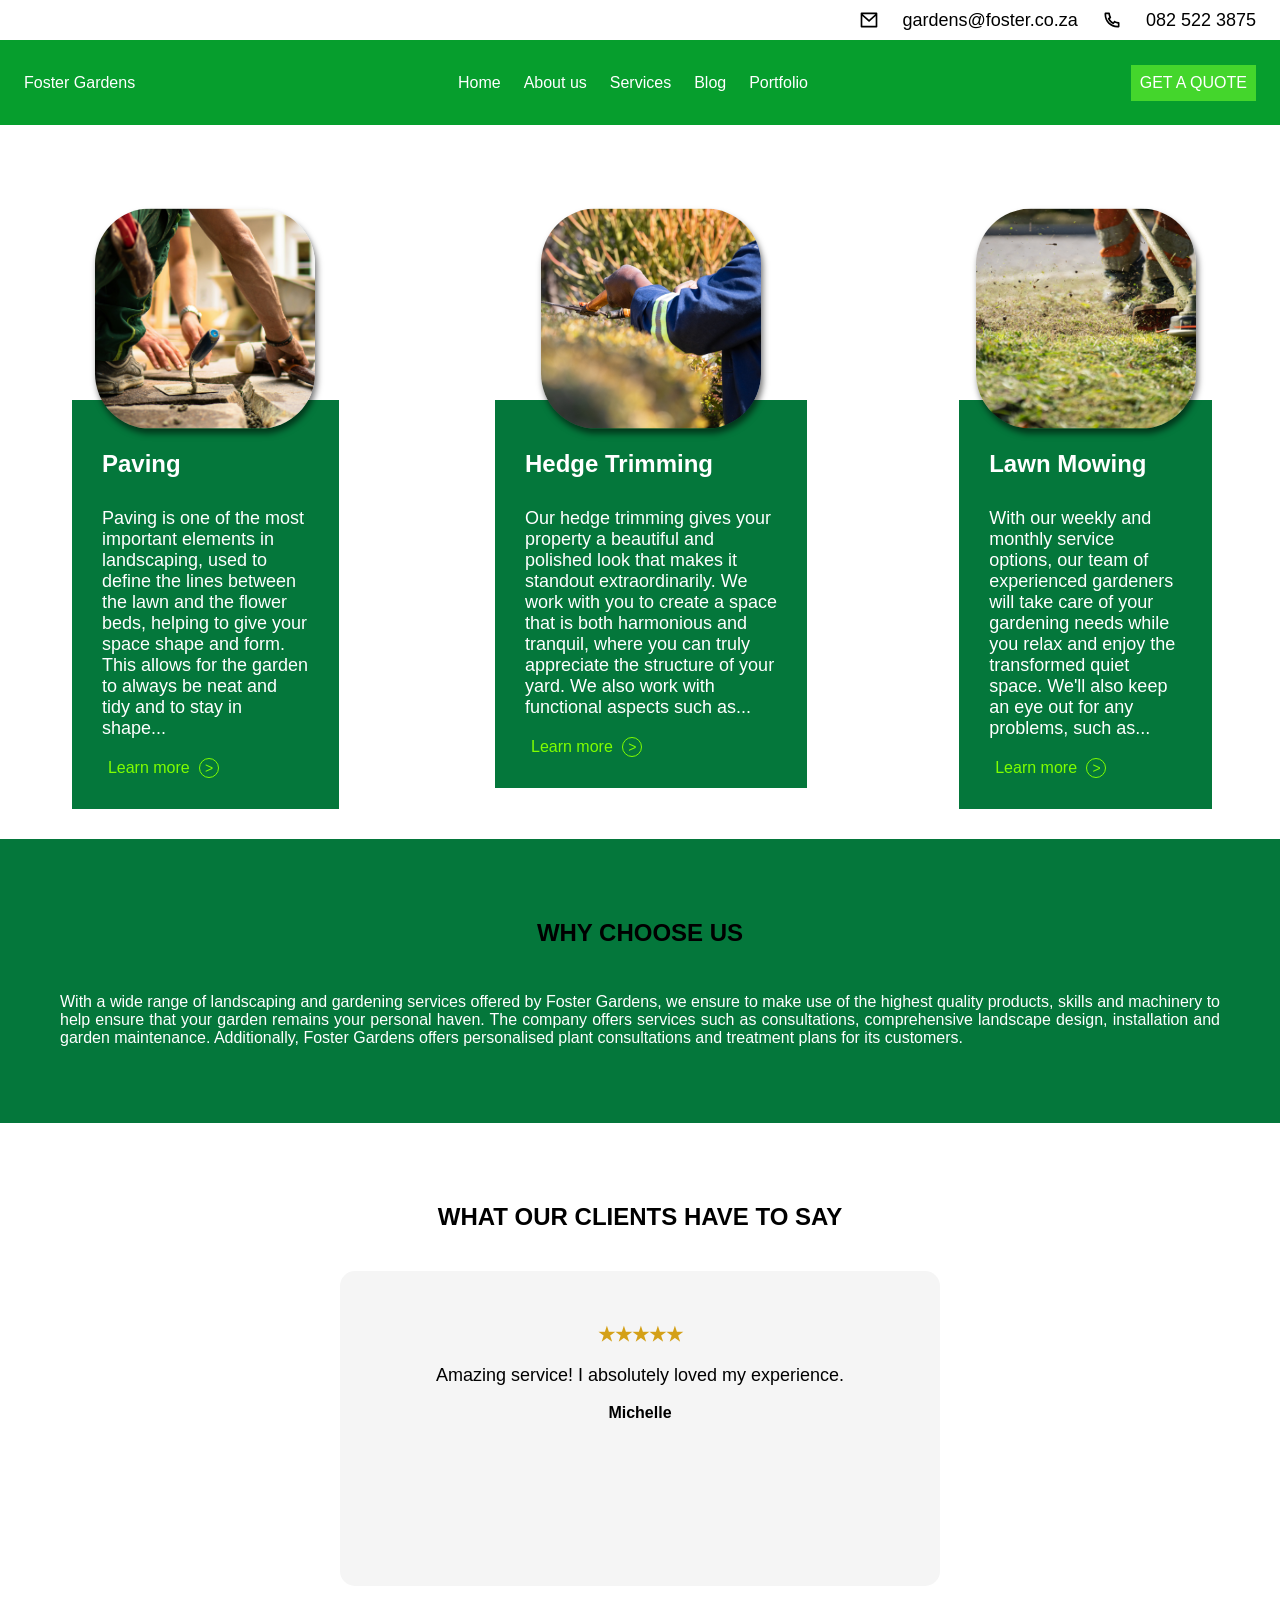
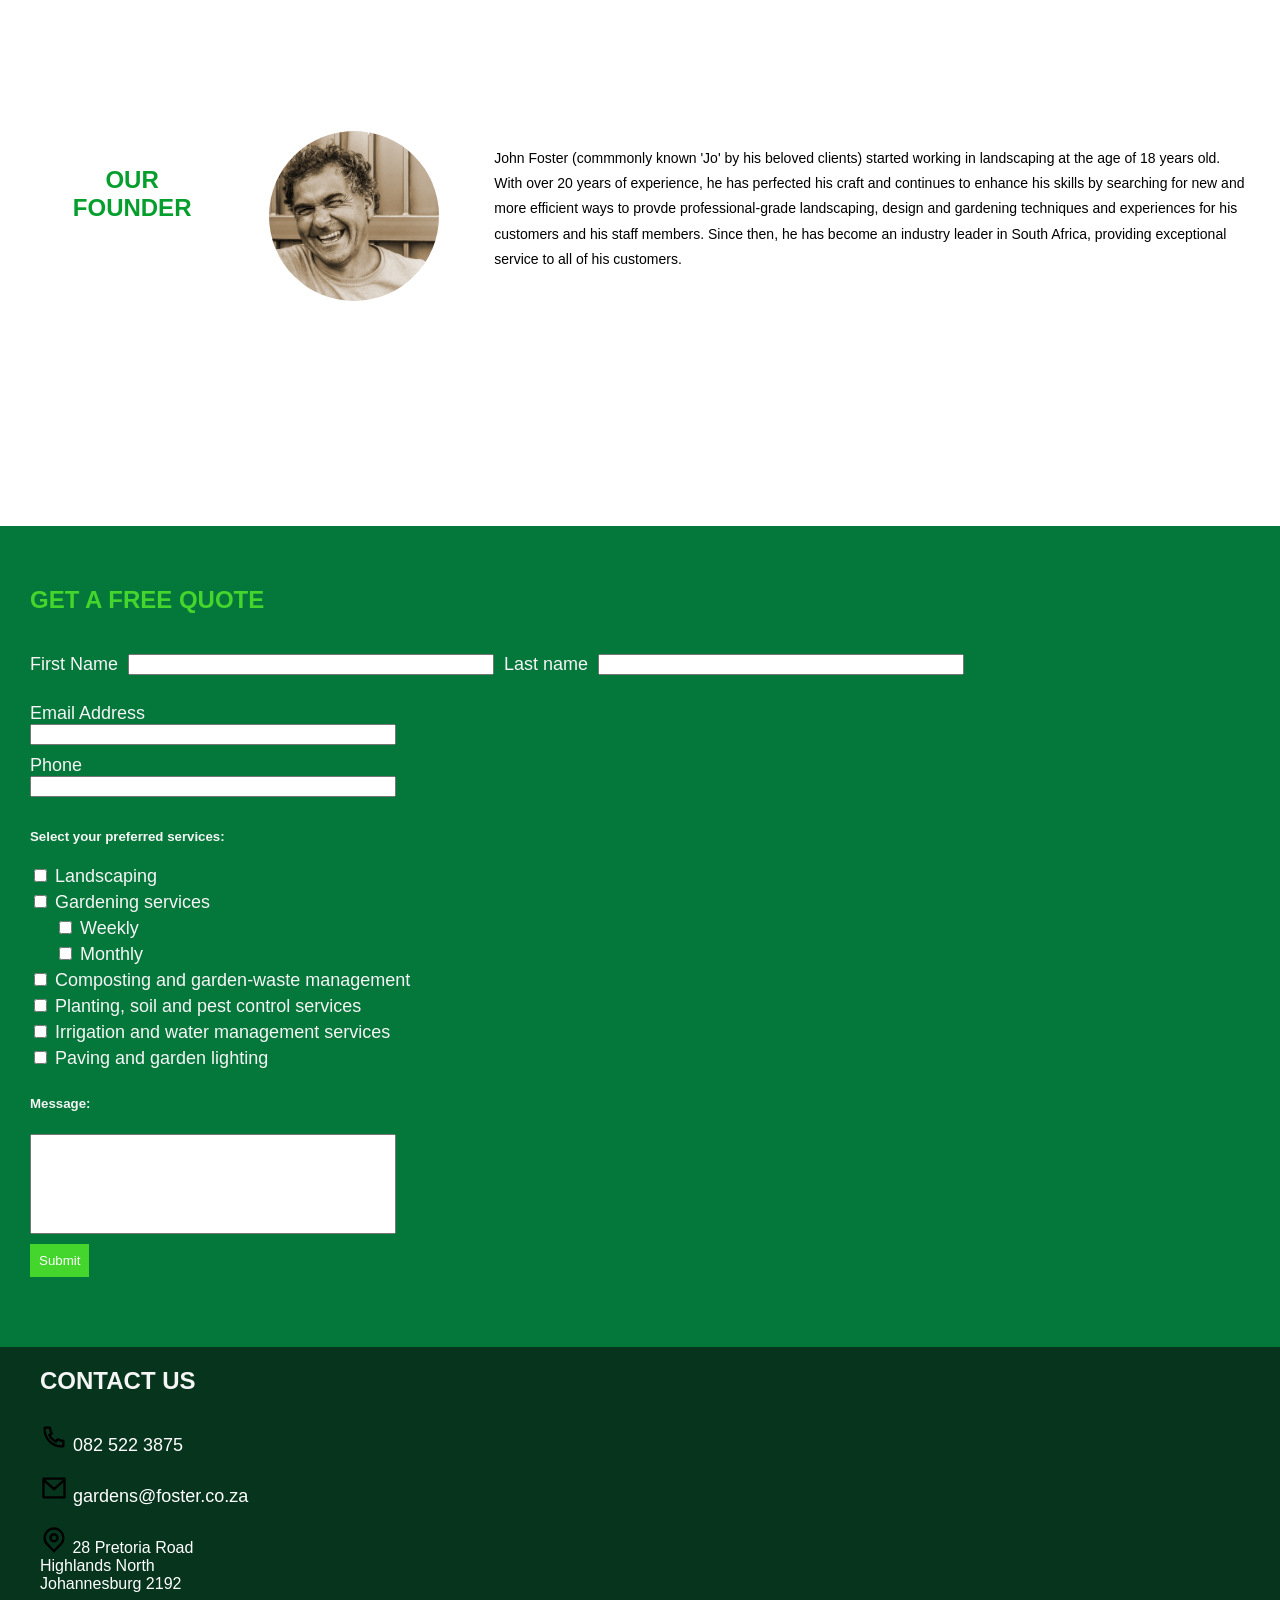
==== commit c8b2bd60: "Updated customer testimonial section. Added automatic customer review carousel. Added product previe" ====
--- a/index.html
+++ b/index.html
@@ -21,6 +21,7 @@
                     ☰
                 </button>
                 <nav class="menu-bar">
+                    <a href="index.html">Home</a>
                     <a href="about.html">About us</a>
                     <a href="services.html">Services</a>
                     <a href="blog.html">Blog</a>
@@ -32,10 +33,62 @@
             </header>
         <main>
             <div class="services-preview">
-                <img src="images/services/hedge-trimming.jpg" width="200">
-                <img src="images/services/lawn-mowing.jpg" width="200">
-                <img src="images/services/paving.jpg.jpg" width="200">
-                <img src="images/services/tree-felling.jpg" width="200">
+                <div class="preview-service1">
+                    <img class="preview3" src="images/services/paving.jpg.jpg" width="200">
+                    <div class="preview-description">
+                        <h2>Paving</h2>
+                        <p>
+                            Paving is one of the most important elements in landscaping, 
+                            used to define the lines between the lawn and the flower beds, 
+                            helping to give your space shape and form. This allows for the
+                            garden to always be neat and tidy and to stay in shape...
+                        </p>
+                        <a href="services.html#paving-services">
+                            <button class="learn-more-link">
+                            Learn more
+                            <span class="arrow-circle">&gt;</span>
+                            </button>
+                        </a>
+                    </div>
+               </div>
+                <div class="preview-service2">
+                    <img class="preview1" src="images/services/hedge-trimming.jpg" width="200">
+                    <div class="preview-description">
+                        <h2>Hedge Trimming</h2>
+                        <p>
+                            Our hedge trimming gives your property a beautiful and
+                            polished look that makes it standout extraordinarily. We
+                            work with you to create a space that is both harmonious and
+                            tranquil, where you can truly appreciate the structure of your 
+                            yard. We also work with functional aspects such as...
+                        </p>
+                        <a href="services.html#landscaping-services">
+                            <button class="learn-more-link">
+                                Learn more
+                                <span class="arrow-circle">&gt;</span>
+                            </button>
+                        </a>
+                    </div>
+                </div>
+
+                <div class="preview-service3">
+                    <img class="preview2" src="images/services/lawn-mowing.jpg" width="200">
+                    <div class="preview-description">
+                        <h2>Lawn Mowing</h2>
+                        <p>
+                            With our weekly and monthly service options, our team of experienced
+                            gardeners will take care of your gardening needs while you relax and 
+                            enjoy the transformed quiet space. We'll also keep an eye out for any 
+                            problems, such as...
+                        </p>
+                        <a href="services.html#gardening-services">
+                            <button class="learn-more-link">
+                                Learn more
+                                <span class="arrow-circle">&gt;</span>
+                            </button>
+                        </a>
+                    </div>
+                </div>
             </div>
         <!--Beginning of Why choose us section--> 
             <div class="choose-us">
@@ -48,29 +101,65 @@
                     customers. 
                 </p>
             </div> 
-        <!--Testimonial section-->   
-            <div class="testimonial-area">   
-                <h2>WHAT OUR CLIENTS HAVE TO SAY</h2>
+        <!--Testimonial section-->  
+        
+        <section class="reviews" id="reviews">
+            <h2>WHAT OUR CLIENTS HAVE TO SAY</h2>
+            <div class="review-container">   
             <!--Placement of comments from customers-->
-                <p>
-                    Thank you so much for the exceptional service. Foster Garderns really mad it easy for us to landscape our new
-                    property that was constructed in the Randburg area. You passionately designed the garden as well as met all our
-                    requirements. The installation process was a breeze and the final product is stunning and met all our expectations.
-                </p>
-                <p>
-                    The fact that we have been using Forest Gardens for almost 10 years is a testament to our satisfaction with the
-                    quality service offered by Jo and his staff. We recentaly completed major renovations at our house and in a short
-                    time thereafter Forest Gardens had restored our gardent to its previous splendor. We would highly recommend Forest
-                    Gardens for their excellent service. 
-                </p>
-                <p>
-                    I just wanted to drop you a quick thank you for the gardens at Sunward Park. Without fail. our guests comment on the 
-                    grounds of the guest house and how lovely our garden looks. Your company was efficient thought this whole process, and 
-                    now the proof of your work is really on display, the garden has become established and all the gaps are filling in with 
-                    the growth of what was planted, it is exactly what we wanted. 
-                    The different textures and colours make such a beautiful guest house. 
-                </p>
+                <div class="review-track">
+                    <div class="review">
+                        <h3>★★★★★</h3>
+                        <p>
+                            Amazing service! I absolutely loved my experience. 
+                        </p>
+                        <strong>Michelle</strong>
+                    </div>
+
+                    <div class="review">
+                        <h3>★★★★★</h3>
+                        <p>
+                            'Thank you so much for the exceptional service. Foster Garderns really mad it easy for us to landscape our new
+                            property that was constructed in the Randburg area. You passionately designed the garden as well as met all our
+                            requirements. The installation process was a breeze and the final product is stunning and met all our expectations.'
+                        </p>
+                        <strong>Sarah</strong>
+                    </div>
+
+                    <div class="review">
+                        <h3>★★★★★</h3>
+                        <p>
+                            'Professional, efficient and exceeded my expectations.'
+                        </p>
+                        <strong>James</strong>
+                    </div>
+
+                    <div class="review">
+                        <h3>★★★★★</h3>
+                        <p>
+                            The fact that we have been using Forest Gardens for almost 10 years is a testament to our satisfaction with the
+                            quality service offered by Jo and his staff. We recentaly completed major renovations at our house and in a short
+                            time thereafter Forest Gardens had restored our gardent to its previous splendor. We would highly recommend Forest
+                            Gardens for their excellent service. 
+                        </p>
+                        <strong>Michael</strong>
+                    </div>
+                    
+                    <div class="review">
+                        <h3>★★★★★</h3>
+                         <p>
+                            I just wanted to drop you a quick thank you for the gardens at Sunward Park. Without fail. our guests comment on the 
+                            grounds of the guest house and how lovely our garden looks. Your company was efficient thought this whole process, and 
+                            now the proof of your work is really on display, the garden has become established and all the gaps are filling in with 
+                            the growth of what was planted, it is exactly what we wanted. 
+                            The different textures and colours make such a beautiful guest house. 
+                        </p>
+                    </div>
+                </div>
             </div> 
+            <!---- Pagination dots ---->
+            <div class="review-dots"></div>
+        </section>  
         <!--Beginng of founder's section-->
             <div class="founder-description">
                 <h2 class="header">OUR FOUNDER</h2>
@@ -82,7 +171,7 @@
                     his customers and his staff members. Since then, he has become an industry leader in South Africa, providing exceptional
                     service to all of his customers.   
                 </p>
-            </div>
+            </div>  
         <!---Form section available for users to get easy quotes---->
             <div class="quote-box" id="contact-link">
                 <h2>GET A FREE QUOTE</h2>
--- a/css/style.css
+++ b/css/style.css
@@ -10,6 +10,7 @@
     padding:0;
     font-family: Arial, Helvetica, sans-serif;
     overflow-x: hidden;
+    scroll-behavior: smooth;
 }
 
 img {
@@ -33,7 +34,7 @@
 }
 
 main { 
-    padding-top:62px;
+    padding-top:45px;
 }
 
 /*===================================
@@ -97,7 +98,6 @@
 .menu-bar a:hover { 
     background-color:#058526;
     color: black;
-   
 }
 
 .logo a { 
@@ -132,23 +132,77 @@
 }
 
 /*==============================
-Services offered images
+Services preview images
 ===============================*/
 .services-preview { 
     display:flex;
     flex-direction: column;
-    gap:10px;
     position: relative;
     padding-bottom: 20px;
 }
 
-.services-preview img { 
-    border-radius: 20%;
+/*=========================================
+Border/Div surrounding individual services
+===========================================*/
+.preview-service1, .preview-service2, .preview-service3 { 
+    display:block; 
+    align-items:flex-start;
+    gap:10px;
+}
+
+/*============================
+Image styles for each service
+=============================*/
+.preview1, .preview2, .preview3 { 
+    border-radius:25%;
     object-fit:cover;
     height:200px; 
     width:200px;
     display: block;
     margin: 0 auto;
+    transform: translateY(13%);
+    box-shadow: 2px 5px 6px rgba(0, 0, 0, 0.55);
+}
+
+/*=======================================
+Text styles for each service description
+=========================================*/
+.preview-description { 
+    flex:1;
+    background-color: #04773b;
+    padding:30px;
+    color: white;
+    margin: 0 auto; 
+    width: 65%;
+}
+
+.services-preview, .choose-us { 
+    position: static;
+    width: 100%;
+}
+
+.learn-more-link { 
+    cursor:pointer; 
+    color:chartreuse;
+    background:transparent;
+    border: none;
+    font-size: medium;
+}
+
+.learn-more-link:hover { 
+    color:#44d62c;
+}
+
+.arrow-circle {
+    display: inline-flex;
+    align-items: center;
+    justify-content: center;
+    border: 1px solid chartreuse;
+    border-radius: 50%;
+    width: 20px;
+    height:20px;
+    font-size: 14px;
+    margin-left: 5px;
 }
 
 /*=============================
@@ -158,11 +212,13 @@
     background-color:#04773b;
     padding-top:80px;
     padding:60px;
+    display:flex; 
+    flex-direction: column; 
 }
 
 .choose-us p { 
     font-family:Verdana, Geneva, Tahoma, sans-serif;
-    font-size:10px;
+    font-size:x-small; 
     color:white;
     text-align: justify;
 }    
@@ -172,33 +228,38 @@
     text-align: center;
 }
 
-.testimonial-area { 
-    background-size:30%; 
-    padding-top:40px;
-    padding-bottom: 40px;
+/*======================
+    Review Section  
+========================*/
+.reviews {
     text-align: center;
-    margin:0; 
-}
-
-.testimonial-area p {
-    background-color:white;
-    font-family:system-ui, -apple-system, BlinkMacSystemFont, 'Segoe UI', Roboto, Oxygen, Ubuntu, Cantarell, 'Open Sans', 'Helvetica Neue', sans-serif;
-    border:5px solid grey;
-    border-radius:20px;
-    display:flex;
-    align-items:center;
-    padding:25px;
+    padding: 60px 20px; 
+    overflow: hidden;
+}
+
+.review-container { 
+    max-width:600px;
+    margin:30px auto; 
+    overflow: hidden; 
+}
+
+.review-track { 
+    display: flex;
+    transition:transform 0.8s ease-in-out; 
+}
+
+.review { 
+    min-width: 100%;
     box-sizing:border-box; 
-    font-size:10px;
-    color:#363636;
-    text-align: justify;
-    width: 75%;
-    margin:0 auto;
-}
-
-.testimonial-area h2{
-    color:white;
-}
+    padding: 35px; 
+    background: #f5f5f5;
+    border-radius: 15px;
+}
+
+.review h3 { 
+    color: #d4a017; 
+}
+
 /*====================
 FOUNDER SECTION 
 ======================*/
@@ -312,6 +373,7 @@
 .contact-section span, .contact-section p { 
     color:white; 
 }
+
 /*===========================
 SERVICES PAGE - DEFAULT: PHONE
 ============================*/
@@ -330,6 +392,7 @@
 .services { 
     display:flex;
     flex-direction: column;
+    position: relative;
     gap:10px;
     padding-top:60px; 
     padding-bottom:60px;
@@ -343,7 +406,7 @@
     display:inline; 
     align-items:flex-start;
     gap:10px;
-   
+
 }
 
 /*============================
@@ -395,7 +458,6 @@
 ===============================*/
 .portfolio-gallery img { 
     width:70%;
-    /*height:auto; */
     margin: 0 auto; 
     object-fit: cover;
     box-shadow: 0 2px 8px rgba(0,0,0,0.1);
@@ -511,7 +573,7 @@
 .additional-services { 
     display: flex;
     align-items: center;
-    gap:10px
+    gap:10px;
     margin:top 0;
 }
 
@@ -535,6 +597,7 @@
     margin:0;
     transform: translateY(-42%);
 }
+
 /*=============================
 OUR HISTORY SECTION 
 ===============================*/
@@ -557,8 +620,6 @@
     font-family:Verdana, Geneva, Tahoma, sans-serif;
     text-align: justify;
     font-size: small;
-    /*padding-left:30px; 
-    padding-right:30px;*/
     width:70%; 
     margin:0 auto;
 }
@@ -580,40 +641,12 @@
     GENERAL SETTINGS
     =============================*/
     h2 {
-        padding-bottom: 10px; 
+        padding-bottom: 0px; /*10px*/
         font-size:large;
     } 
     
     p{ 
         font-size: medium;
-    }
-
-    main { 
-        padding-top:68px;
-    }
-
-    .contact-top { 
-        background-color: white;
-        display:flex;
-        flex-direction: row;
-        list-style:none;
-        margin:0;
-        justify-content: end;
-        gap:40px;
-        font-size: 15px;
-        position:fixed;
-        top:0;
-        width:100%;
-        z-index:1000;
-        height:40px;
-    }
-
-    .contact-top img { 
-        padding-top: 10px;
-    }
-
-    .contact-top p { 
-        padding-right:60px;
     }
 
     .button-link { 
@@ -637,10 +670,6 @@
         display: none;
     }
 
-    header { 
-        top:40px;
-    } 
-
     /*=========================
     INDEX PAGE - DEFAULT:TABLET 
     ===========================*/
@@ -648,26 +677,58 @@
     Services offered images
     ===============================*/
     .index-background { 
-        background-repeat:no-repeat;
-    }
-    
-    .services-preview { 
-        flex-direction: row;
-        height:200px;
-        padding-top: 40px;
-        padding-bottom: 30px;
-    }
-
-    .services-preview img {
-        width:130px;
-        height:130px;
+        background-repeat:none;
+    }
+
+    .services-preview {
+        display: flex;
+        flex-direction: column;
+        position: relative;
+        padding-bottom: 60px;
+    }
+
+    /*============================
+    Image styles for each service
+    =============================*/
+    .preview1, .preview2, .preview3 {
+        width:230px;
+        height:230px;
+        object-fit: cover;
+        position: relative;
+        z-index: 1;
+        transform: translateY(81%);
+    }
+
+    .preview-description { 
+        box-sizing: border-box;
+        position: relative;
+        z-index: 0;
+        padding-top: 200px;
+        width: 80%;
+        margin: 0 auto;
+        outline: 2px solid blue;
+    }
+
+    .preview-service1, .preview-service2, .preview-service3 { 
+        display:block;
+        flex-direction: column; 
+        align-items:center;
+        width: 100%;
+        position: relative;
+        outline: 2px solid red;
     }
 
     /*=====================
     CHOOSE-US SECTION 
     =======================*/
+    .choose-us { 
+        position: relative;
+        clear: both;
+        margin-top: 0; 
+    }
+    
     .choose-us p { 
-        font-size:small;
+        font-size:medium; 
     }    
 
     /*=====================
@@ -744,8 +805,8 @@
         font-size:large;
     }
 
-    main { 
-        padding-top:64px;
+    main {
+        padding-top: 100px; ;
     }
     /*==================
     MENU AND CONTACT TOP 
@@ -763,7 +824,7 @@
         position:fixed;
         top:40px;
         left: 0;
-        width:100%;
+        width: 100%;
         z-index:999;
         height:85px;
         box-sizing: border-box;
@@ -794,7 +855,7 @@
         margin:0;
         align-items: center;
         justify-content:flex-end;
-        gap:24px;
+        gap: 24px;
         font-size: 15px;
         position:fixed;
         top:0;
@@ -943,6 +1004,7 @@
         display:flex;
         gap:25px;
         margin-right:150px;
+        margin-left: 150px;
     }
 
     .text { 
@@ -955,6 +1017,9 @@
     /*=======================
     ABOUT US PAGE
     =========================*/
+    /*================================
+    About Us text styles -- heading2
+    ==================================*/
     .additional-services li { 
         position:relative;
         padding-left: 30px;
@@ -982,6 +1047,4 @@
         grid-template-columns: repeat(3, 1fr);
         max-width:1200px;
     }
-
-
 }
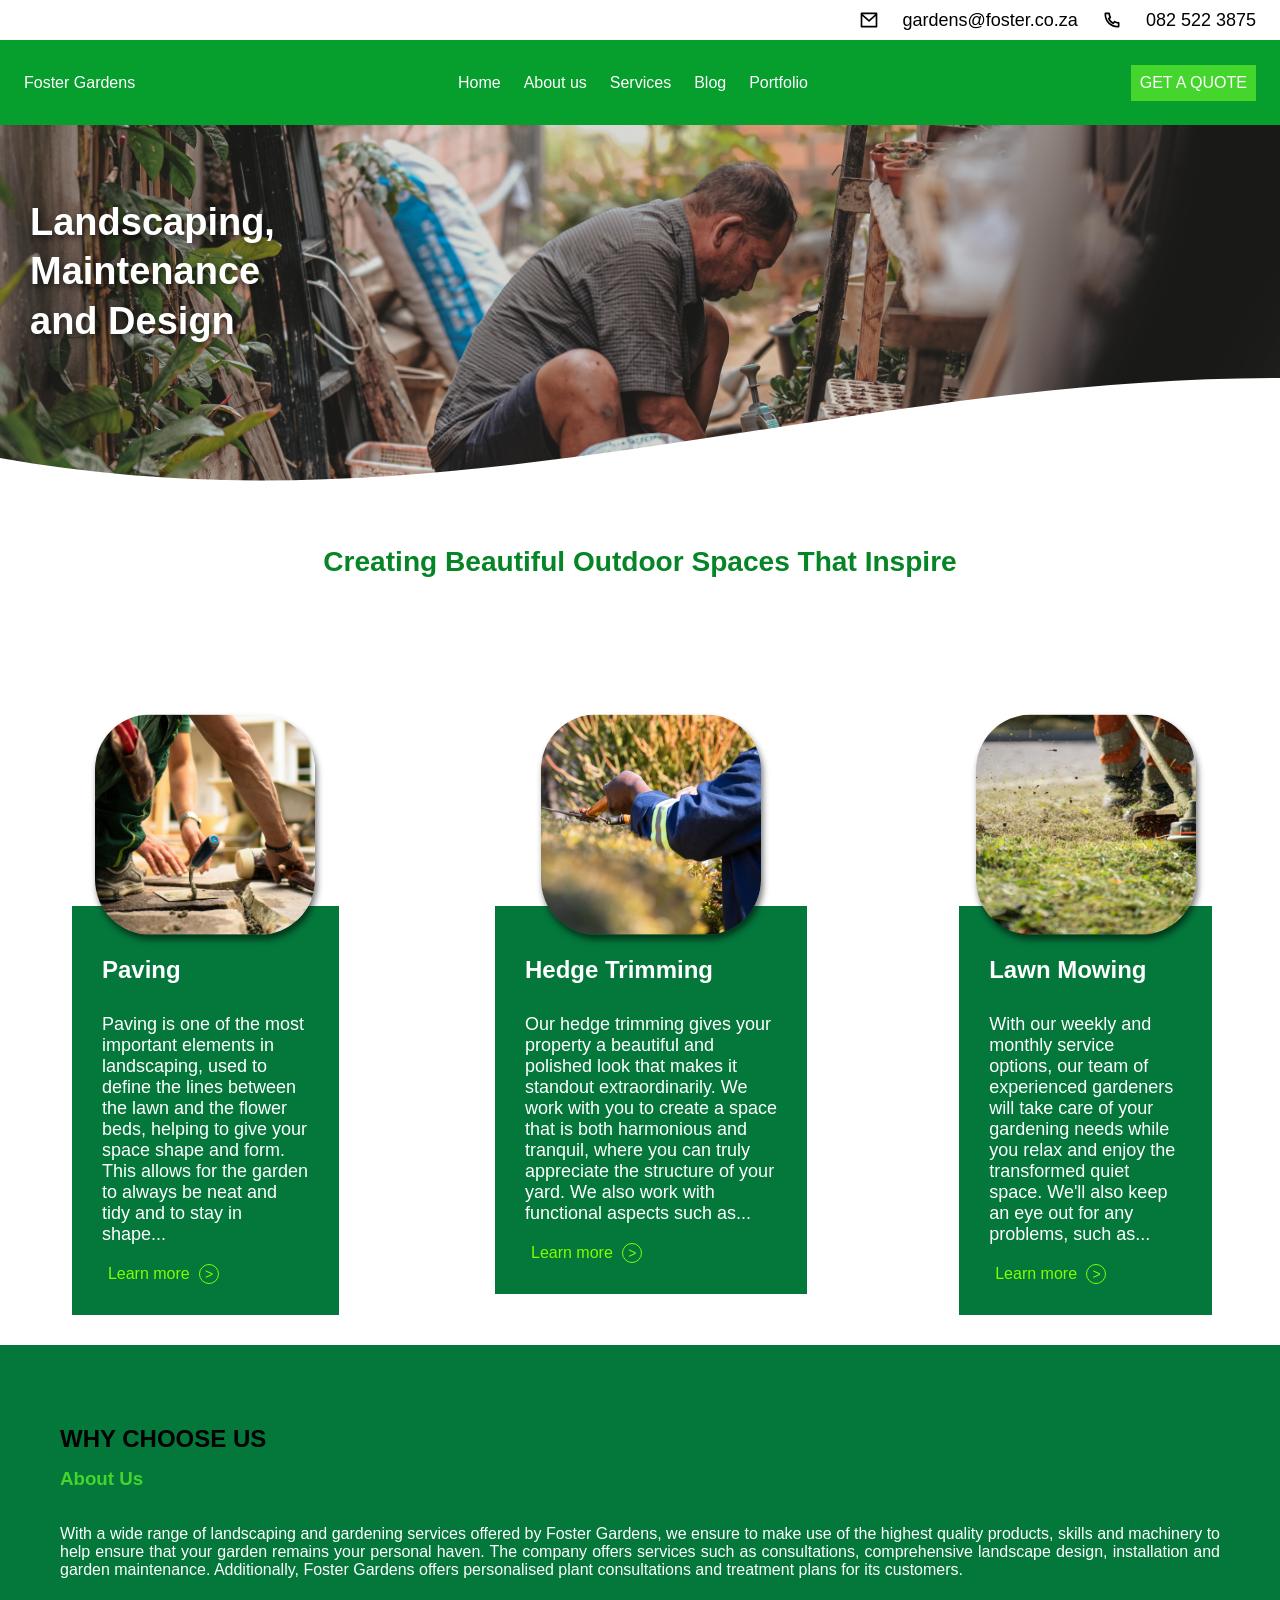
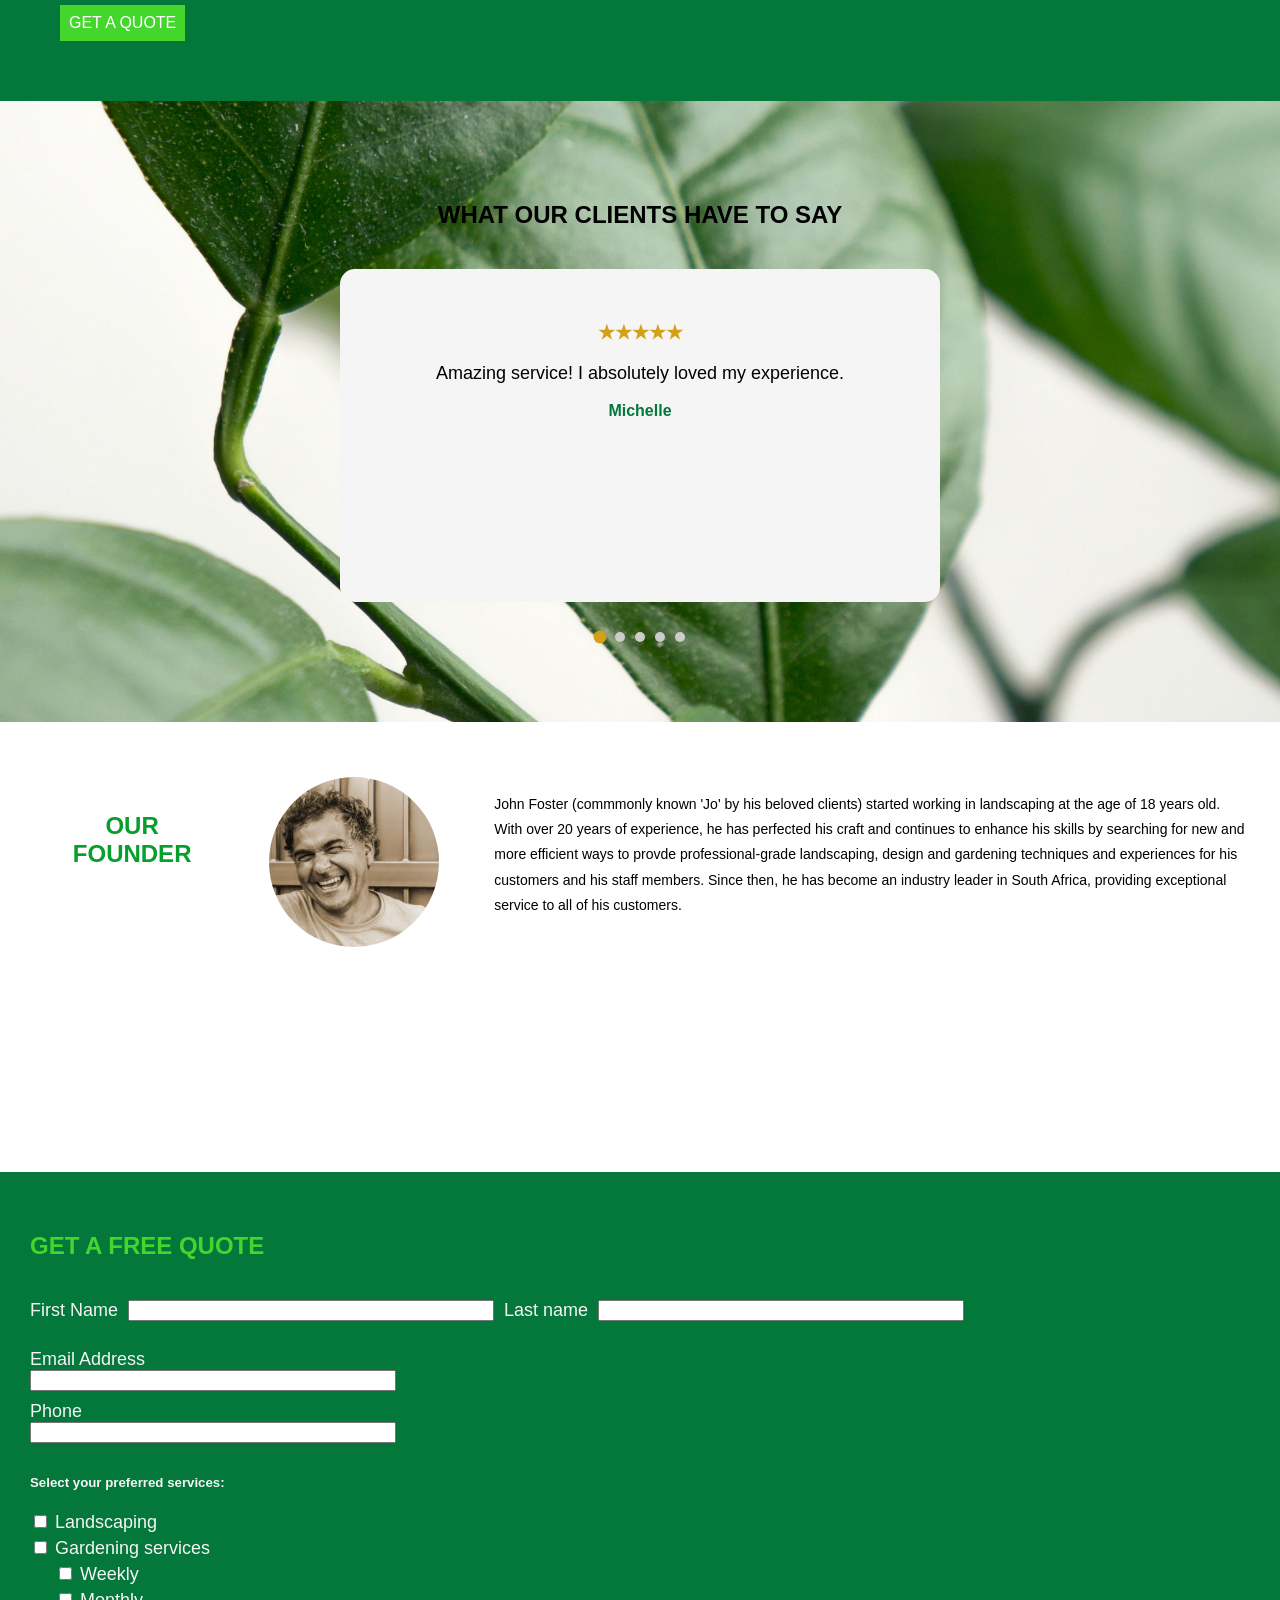
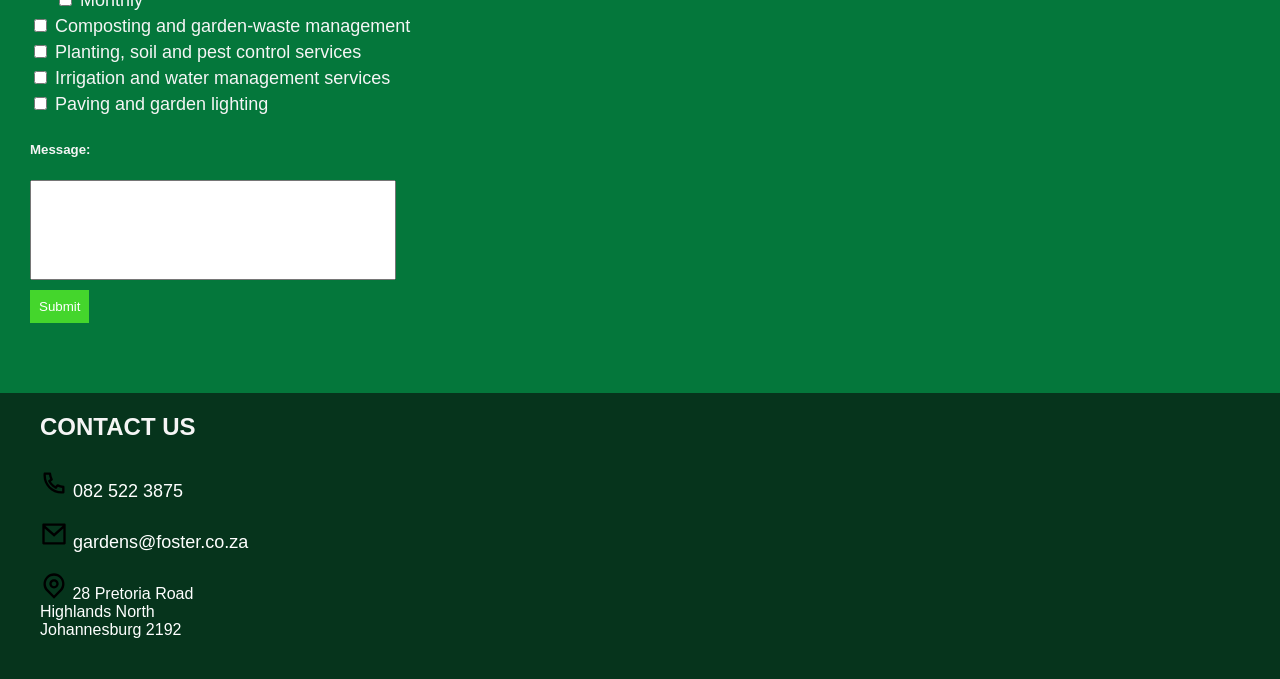
==== commit 639fe7c8: "Updated top banner section of index page with styling and background wave." ====
--- a/index.html
+++ b/index.html
@@ -32,6 +32,32 @@
                 </a>
             </header>
         <main>
+            <svg width="0" height="0">
+                <defs>
+                    <clipPath id="wave-clip" clipPathUnits="objectBoundingBox">
+                        <path d="
+                            M 0,0 
+                            L 1,0
+                            L 1,0.65
+                            C 0.65,0.65 0.35,1.05 0,0.85
+                            Z
+                        "/>
+                    </clipPath>
+                </defs>
+            </svg>
+        <!--Background image div-->
+            <div class="index-banner">
+                <h3>
+                    Landscaping, 
+                    <br>
+                    Maintenance 
+                    <br>
+                    and Design
+                </h3>
+            </div>
+            <div class="secondary-banner">
+                <h3>Creating Beautiful Outdoor Spaces That Inspire</h3>
+            </div>
             <div class="services-preview">
                 <div class="preview-service1">
                     <img class="preview3" src="images/services/paving.jpg.jpg" width="200">
@@ -93,6 +119,7 @@
         <!--Beginning of Why choose us section--> 
             <div class="choose-us">
                 <h2>WHY CHOOSE US</h2>
+                <h3>About Us</h3>
                 <p>
                     With a wide range of landscaping and gardening services offered by Foster Gardens, we ensure to make use of
                     the highest quality products, skills and machinery to help ensure that your garden remains your personal haven. 
@@ -100,6 +127,9 @@
                     maintenance. Additionally, Foster Gardens offers personalised plant consultations and treatment plans for its 
                     customers. 
                 </p>
+                <a href="#contact-link">
+                    <button class="button-link">GET A QUOTE</button>
+                </a>
             </div> 
         <!--Testimonial section-->  
         
@@ -154,6 +184,7 @@
                             the growth of what was planted, it is exactly what we wanted. 
                             The different textures and colours make such a beautiful guest house. 
                         </p>
+                        <strong>Maria</strong>
                     </div>
                 </div>
             </div> 
--- a/css/style.css
+++ b/css/style.css
@@ -120,7 +120,39 @@
 /*=========================
 INDEX PAGE -- DEFAULT:PHONE
 ===========================*/
-
+/*========================
+ Top header texts
+ =========================*/
+.index-banner {
+    background-image: url('../images/blog/compost-and-soil.jpg');
+    background-size: cover;
+    background-position: center;
+    background-repeat: no-repeat;
+    min-height: 400px; 
+    padding: 80px 30px; 
+    clip-path: url(#wave-clip); 
+    display:flex; 
+   /* align-items: center;
+    justify-content: center;*/
+}
+
+.index-banner h3 { 
+    color: white;
+    text-align: left !important;
+    width:100%; 
+    font-size: 38px; 
+    font-weight: 700;
+    line-height: 1.3;
+    text-shadow: 2px 3px 6px rgba(0,0,0,0.6);
+    max-width: 500px;
+    margin:0; 
+}
+
+.secondary-banner { 
+    font-size: 24px;
+    color:#058526;
+    text-align: center;
+}
 /*==============================================
 Setting the background image for the index page
 ================================================*/
@@ -225,7 +257,16 @@
 
 .choose-us h2{
     color:black;
-    text-align: center;
+    margin-bottom: 5px;
+}
+
+.choose-us h3 { 
+    color:#44d62c;
+    margin-top:0;  
+}
+
+.choose-us a {
+    margin-top:10px;
 }
 
 /*======================
@@ -233,14 +274,19 @@
 ========================*/
 .reviews {
     text-align: center;
-    padding: 60px 20px; 
+    padding: 80px 20px; 
+    background-image: url('../images/about-us/leaves3.jpg');
+    background-size: cover;
+    background-position: center;
+    background-repeat: no-repeat;
     overflow: hidden;
+    position: relative;
 }
 
 .review-container { 
     max-width:600px;
     margin:30px auto; 
-    overflow: hidden; 
+    overflow: hidden;
 }
 
 .review-track { 
@@ -260,6 +306,33 @@
     color: #d4a017; 
 }
 
+.review strong { 
+    color:#04773b;
+}
+
+.review-dots { 
+    display:flex;
+    justify-content: center;
+    align-items: center;
+    gap: 10px; 
+    margin-top:20px; 
+}
+
+.review-dot {
+    width:10px; 
+    height:10px; 
+    border-radius:50%; 
+    background-color: #ccc; 
+    border:none; 
+    cursor:pointer; 
+    padding:0; 
+    transition: all 0.3s ease; 
+}
+
+.review-dot.active {
+    background-color: #d4a017;
+    transform: scale(1.3); 
+}
 /*====================
 FOUNDER SECTION 
 ======================*/
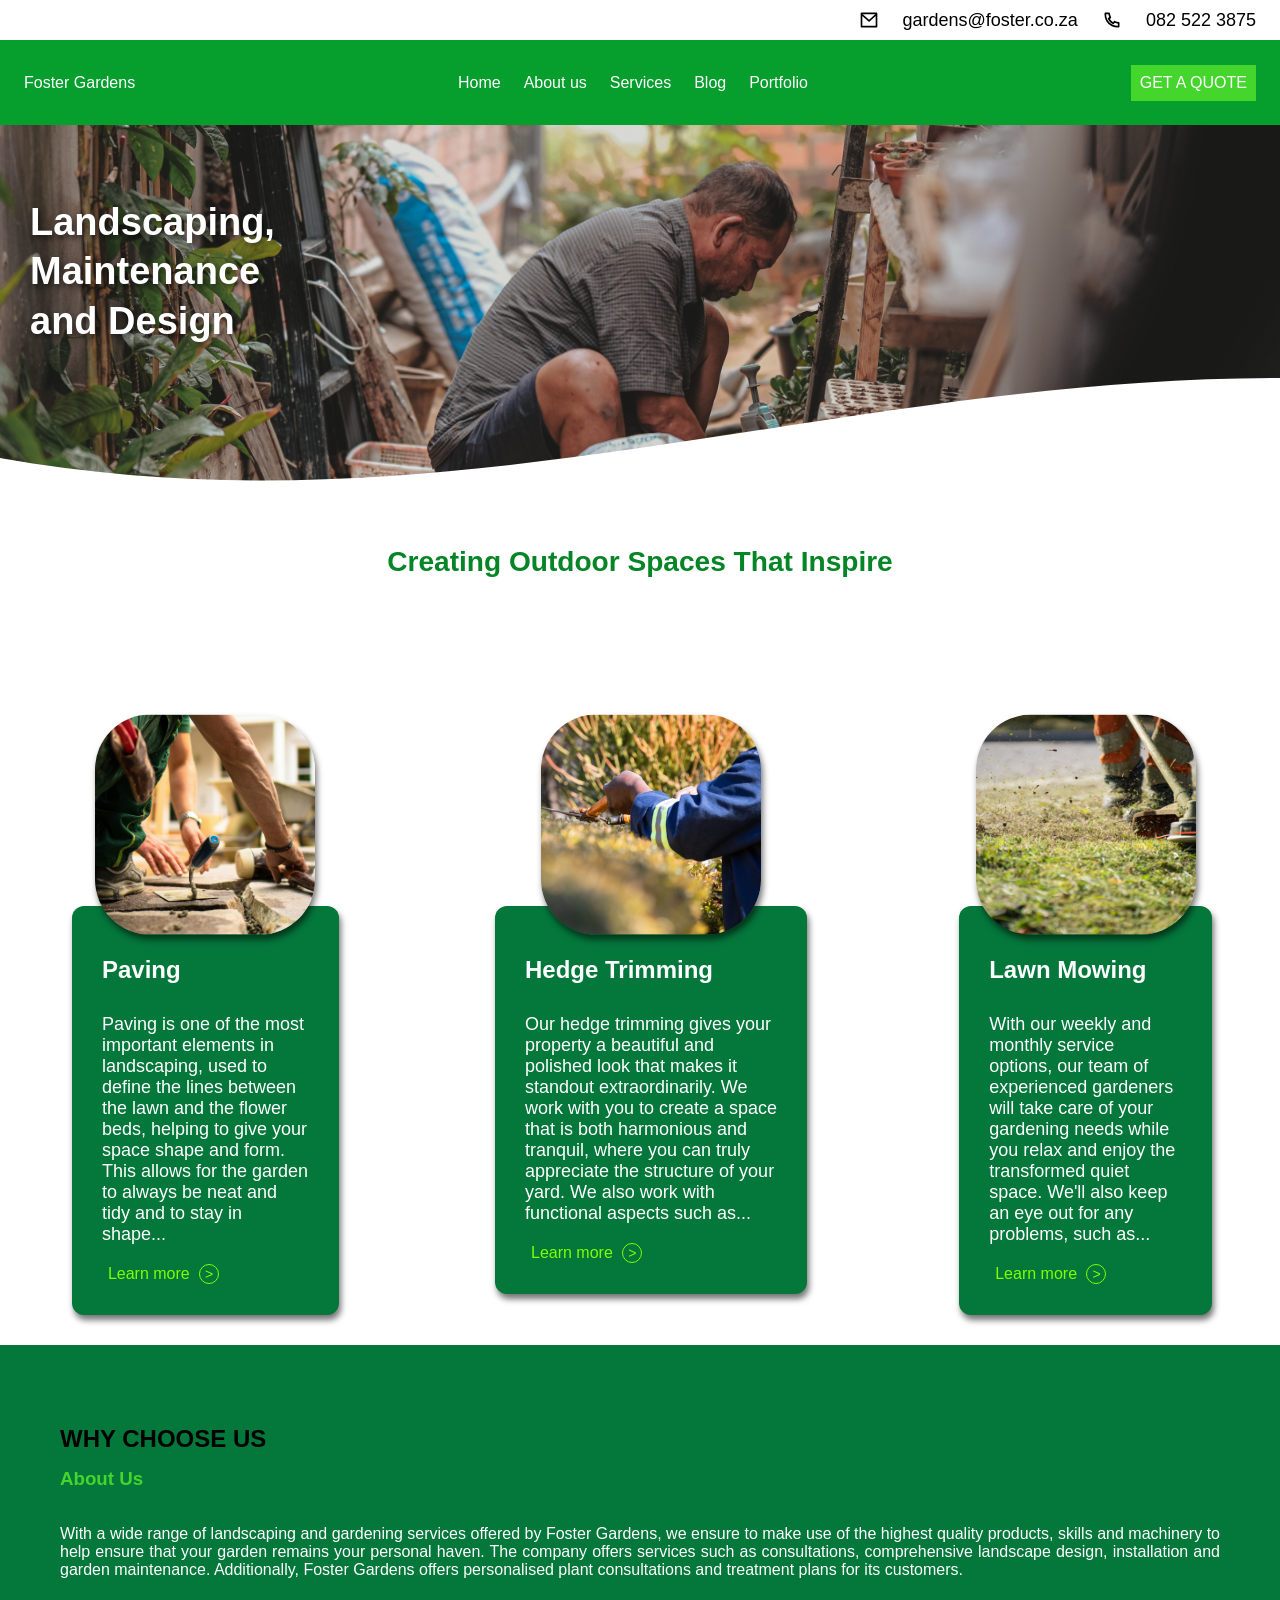
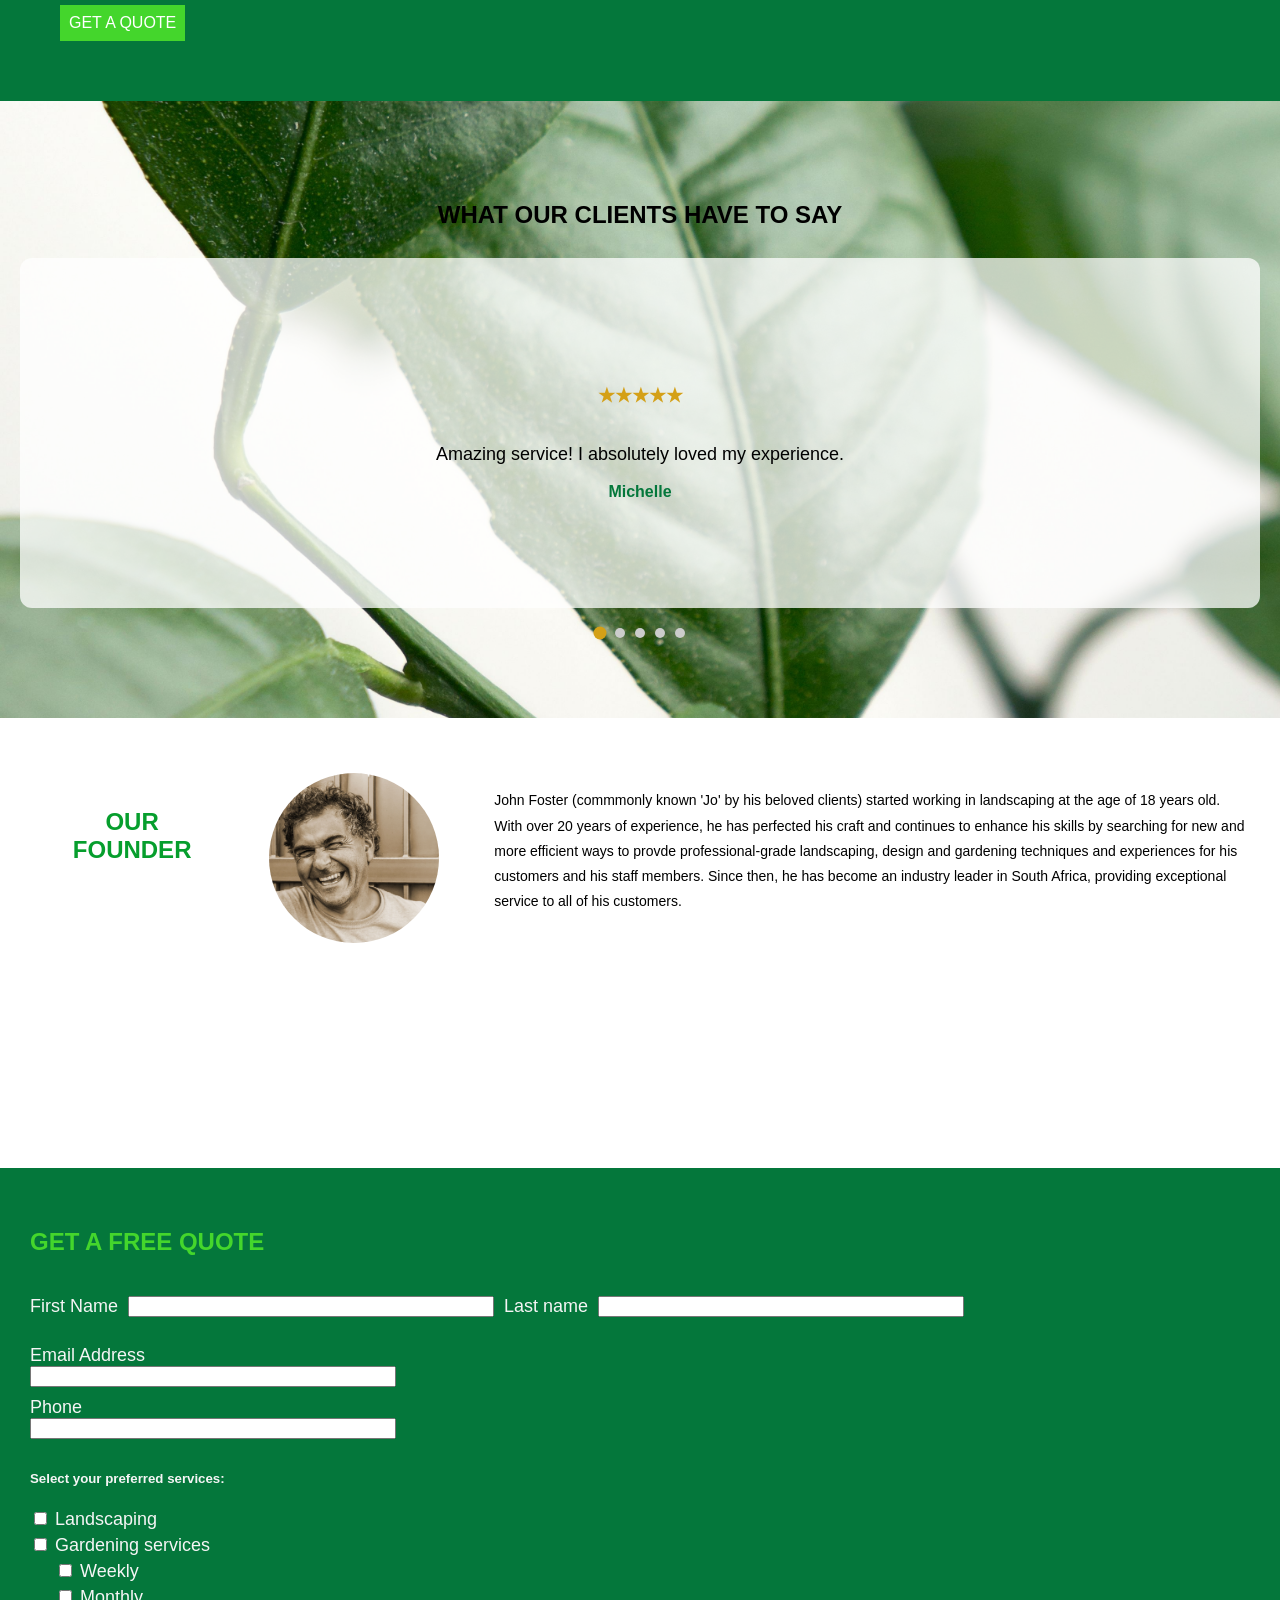
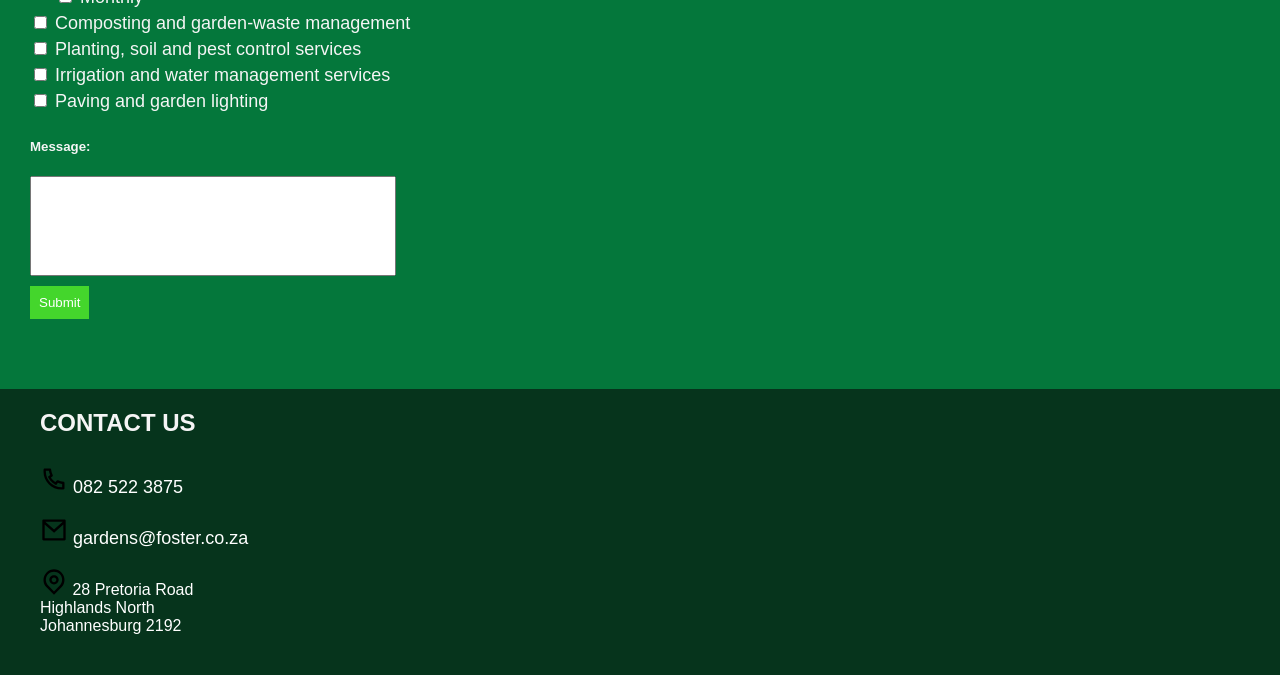
==== commit f70e92fa: "Updated portfolio gallery with responsivenes styling. Updated reviews section styling on index page." ====
--- a/index.html
+++ b/index.html
@@ -56,7 +56,7 @@
                 </h3>
             </div>
             <div class="secondary-banner">
-                <h3>Creating Beautiful Outdoor Spaces That Inspire</h3>
+                <h3>Creating Outdoor Spaces That Inspire</h3>
             </div>
             <div class="services-preview">
                 <div class="preview-service1">
--- a/css/style.css
+++ b/css/style.css
@@ -132,8 +132,6 @@
     padding: 80px 30px; 
     clip-path: url(#wave-clip); 
     display:flex; 
-   /* align-items: center;
-    justify-content: center;*/
 }
 
 .index-banner h3 { 
@@ -206,6 +204,8 @@
     color: white;
     margin: 0 auto; 
     width: 65%;
+    box-shadow: 2px 5px 6px rgba(0, 0, 0, 0.55);
+    border-radius: 12px;
 }
 
 .services-preview, .choose-us { 
@@ -284,22 +284,42 @@
 }
 
 .review-container { 
-    max-width:600px;
-    margin:30px auto; 
+    position:relative; 
+    width:100%; 
+    height: 350px;  
     overflow: hidden;
+    background-color: #fff;
+    background-color: rgb(255, 255, 255, 0.75);
+    border-radius: 12px;
 }
 
 .review-track { 
+    position: relative;
+    width: 100%; 
+    height:100%; 
+    background-color: #fff;
+    background: transparent;
+}
+
+.review { 
+    position:absolute;
+    inset:0; 
+    width: 100%;
+    height: 100%; 
+    padding: 25px; 
+    visibility: hidden;
+    box-sizing: border-box; 
+    background-color: #fff;
     display: flex;
-    transition:transform 0.8s ease-in-out; 
-}
-
-.review { 
-    min-width: 100%;
-    box-sizing:border-box; 
-    padding: 35px; 
-    background: #f5f5f5;
-    border-radius: 15px;
+    flex-direction: column;
+    justify-content: center;
+    align-items: center;
+    text-align: center;
+    background: transparent;
+}
+
+.review.active { 
+    visibility: visible;
 }
 
 .review h3 { 
@@ -308,6 +328,18 @@
 
 .review strong { 
     color:#04773b;
+}
+
+.review h3, .review p, .review strong { 
+    opacity: 0;
+    display: block; 
+    transform: translateX(100%);
+    transition: transform 0.7 ease, opacity 0.7 ease; 
+}
+
+.review.active h3, .review.active p, .review.active strong { 
+    opacity: 1;
+    transform: translateY(0); 
 }
 
 .review-dots { 
@@ -517,24 +549,82 @@
 .portfolio-gallery { 
     display:grid; 
     grid-template-columns:1fr;
-    gap:12px;
-    padding-bottom: 40px;
-    padding-top:80px;
-    z-index: inherit;
-    overflow-x: hidden;
+    gap:25px;
+    padding: 50px 25px 40px; 
     margin:0 auto; 
     width:100%;
+    max-width: 400px; 
+    box-sizing: border-box;
 }
 
 /*=============================
 Portfolio Images styles
 ===============================*/
 .portfolio-gallery img { 
-    width:70%;
+    width:100%;
+    height:240px; 
     margin: 0 auto; 
     object-fit: cover;
-    box-shadow: 0 2px 8px rgba(0,0,0,0.1);
+    display: block;
+    transition: transform 0.4s ease; 
+    cursor: pointer;
+}
+
+.portfolio-gallery img:hover { 
+    transform: scale(1.08); 
+}
+
+/*===========================
+Portfolio image lightbox
+=============================*/
+/* Makes the images clickable*/
+.portfolio-gallery a {
+    cursor:pointer; 
+    display:block; 
+    overflow: hidden;
+    width:100%; 
+    border-radius: 10px;
+}
+
+/*Displays a lightbox background*/
+.image-lightbox {
+    display: none;
+    position: fixed;
+    inset:0; 
+    z-index:9999; 
+    background: rgba(0, 0, 0, 0.95); 
     justify-content: center;
+    align-items: center;
+    padding: 70px 20px 20px;
+    box-sizing: border-box;
+}
+
+.image-lightbox img { 
+    max-width: 95%; 
+    max-height: 90%; 
+    width:auto; 
+    height: auto; 
+    object-fit: contain;
+    border-radius: 10px;
+}
+
+/*Back button*/
+.close-lightbox {
+    position: absolute;
+    top: 20px; 
+    right: 25px; 
+    padding:12px 22px;
+    background: white;
+    color:#222; 
+    border: none;
+    border-radius:25px; 
+    font-size:16px; 
+    cursor: pointer; 
+    transition: background 0.3s ease;
+}
+
+.close-lightbox:hover {
+    background: white;
 }
 
 /*===========================
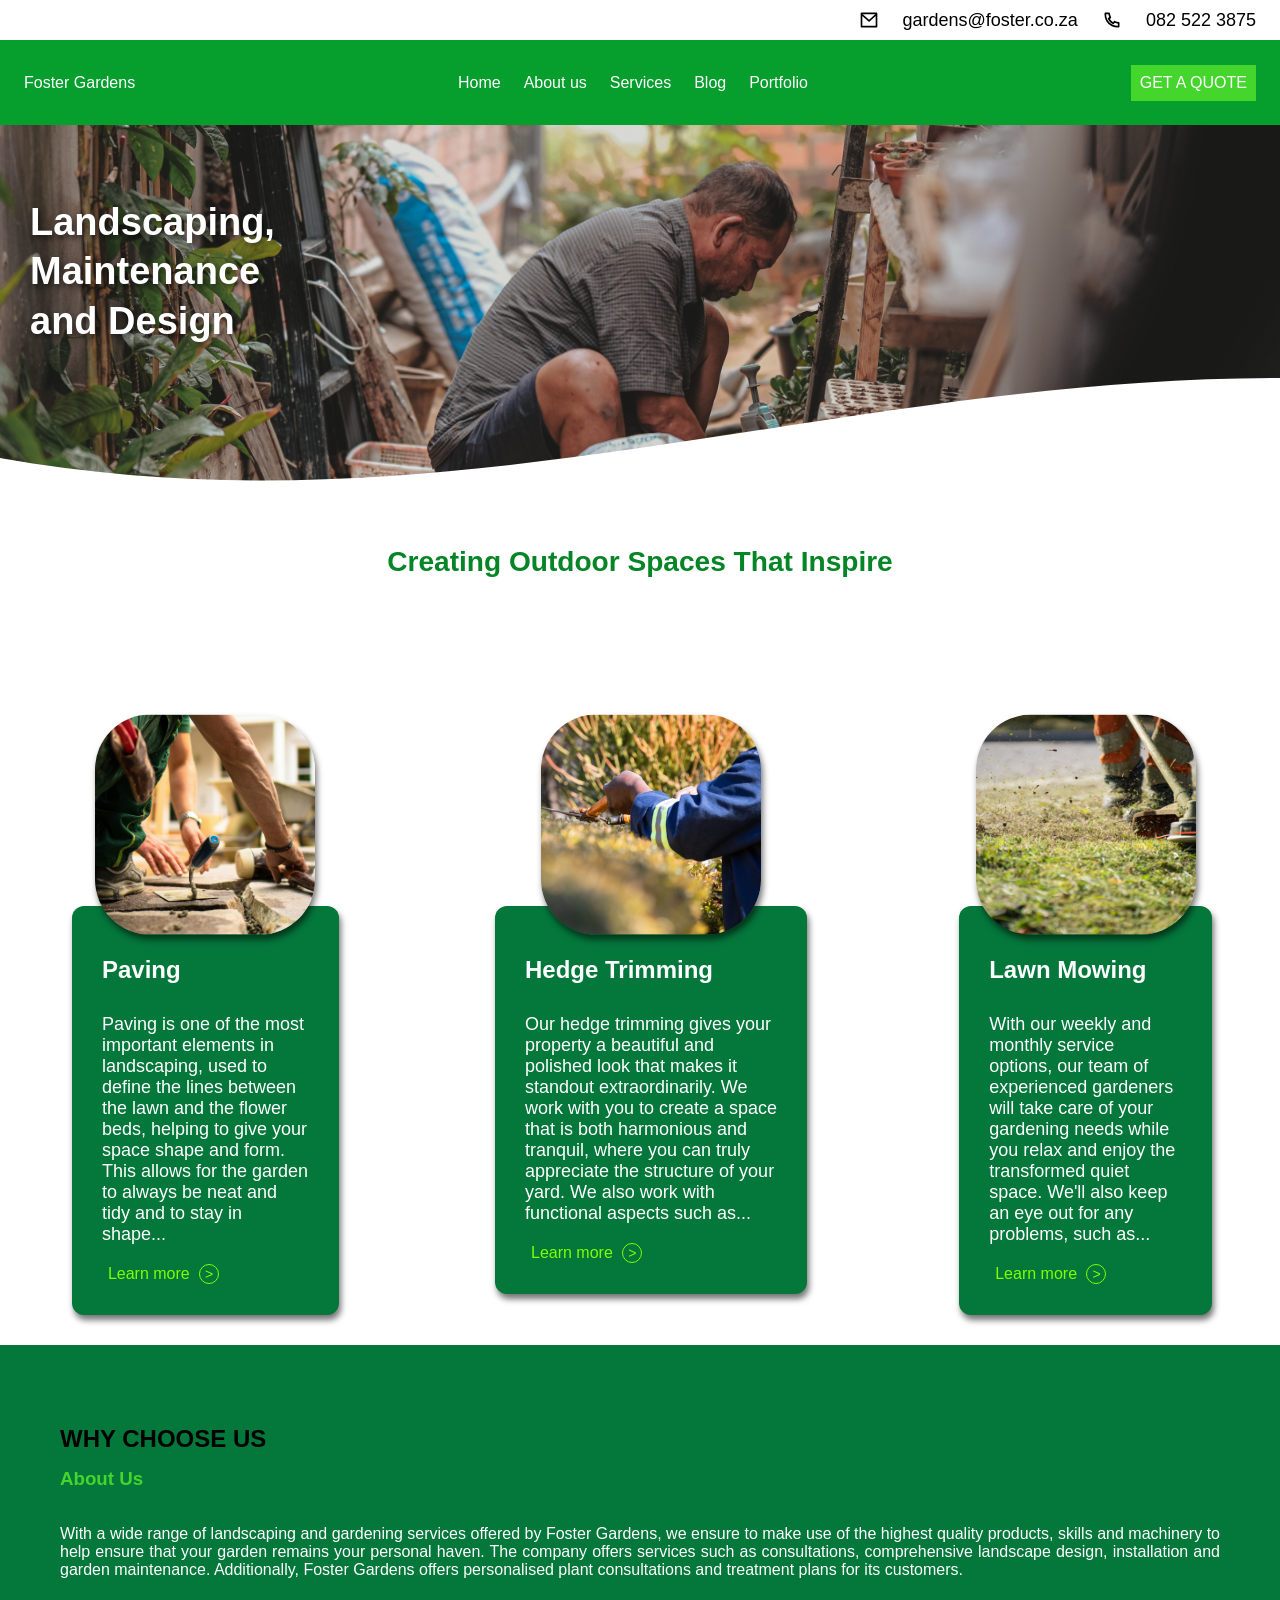
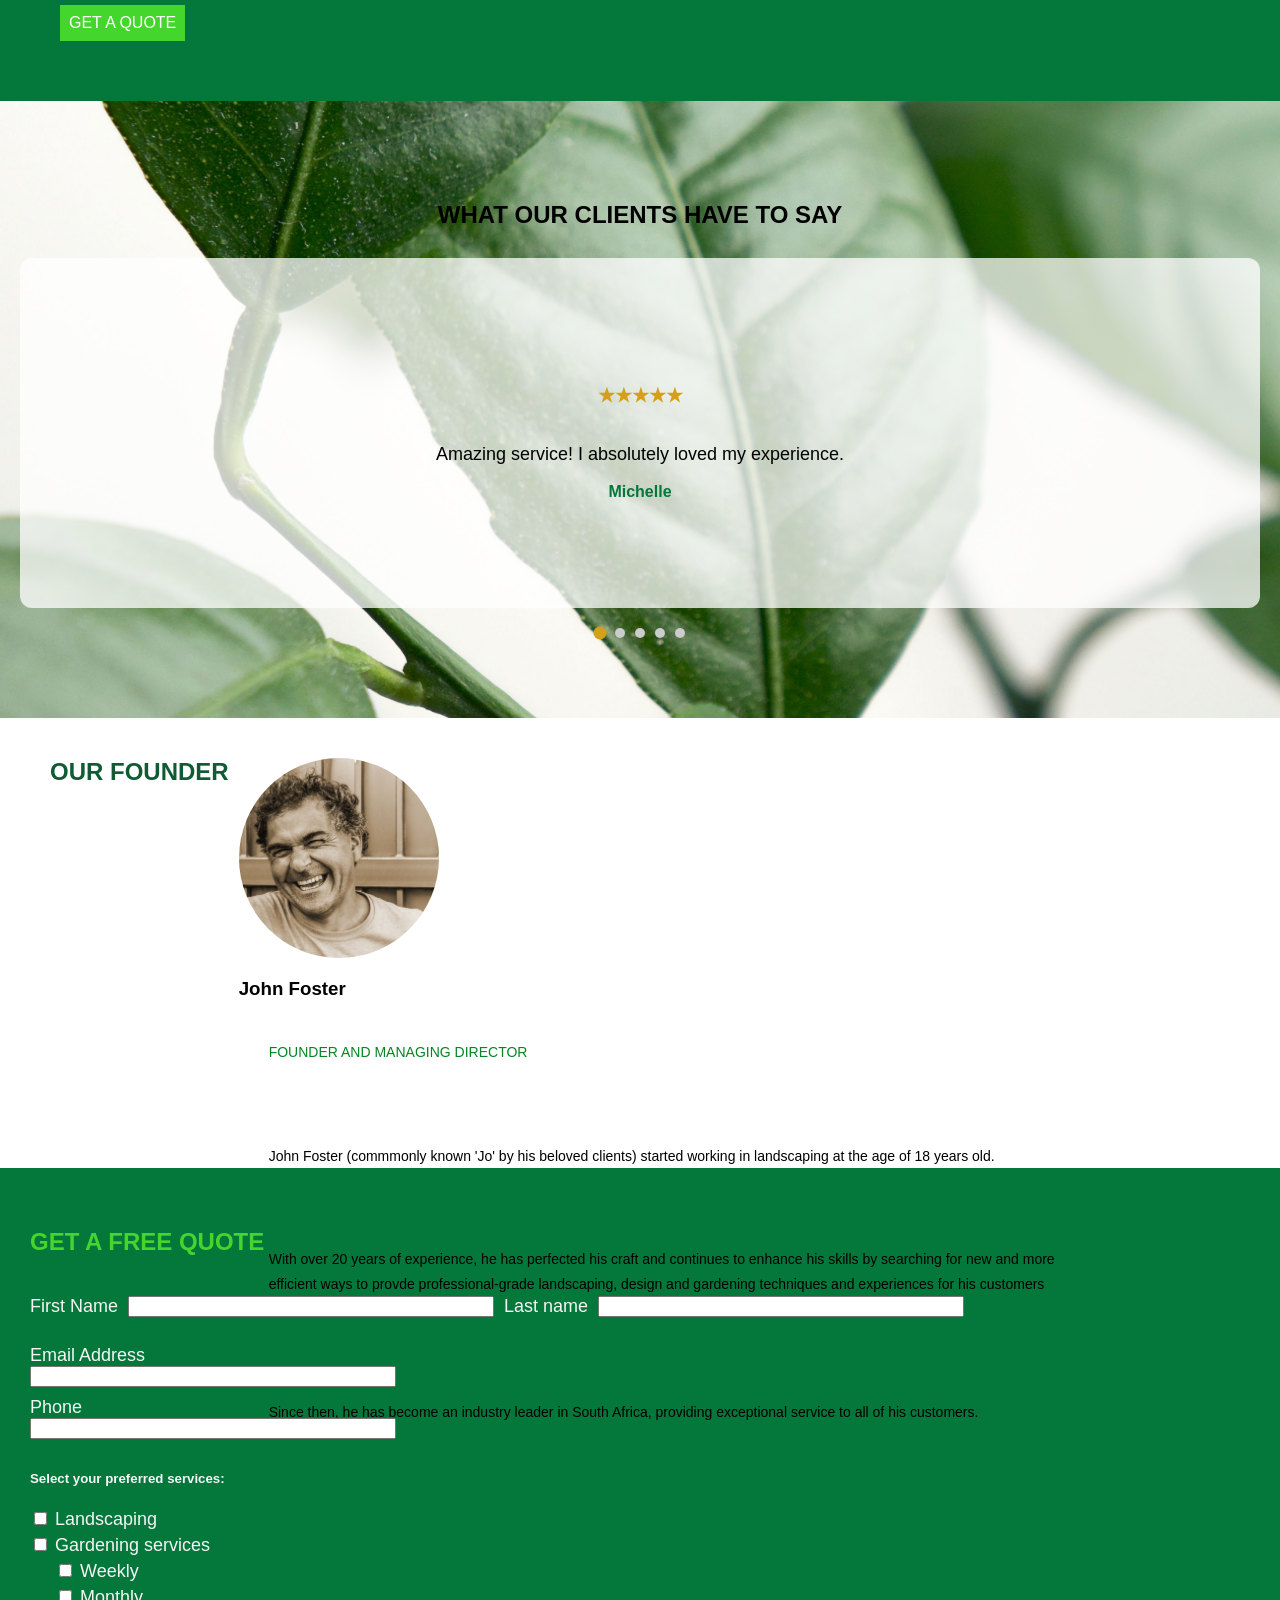
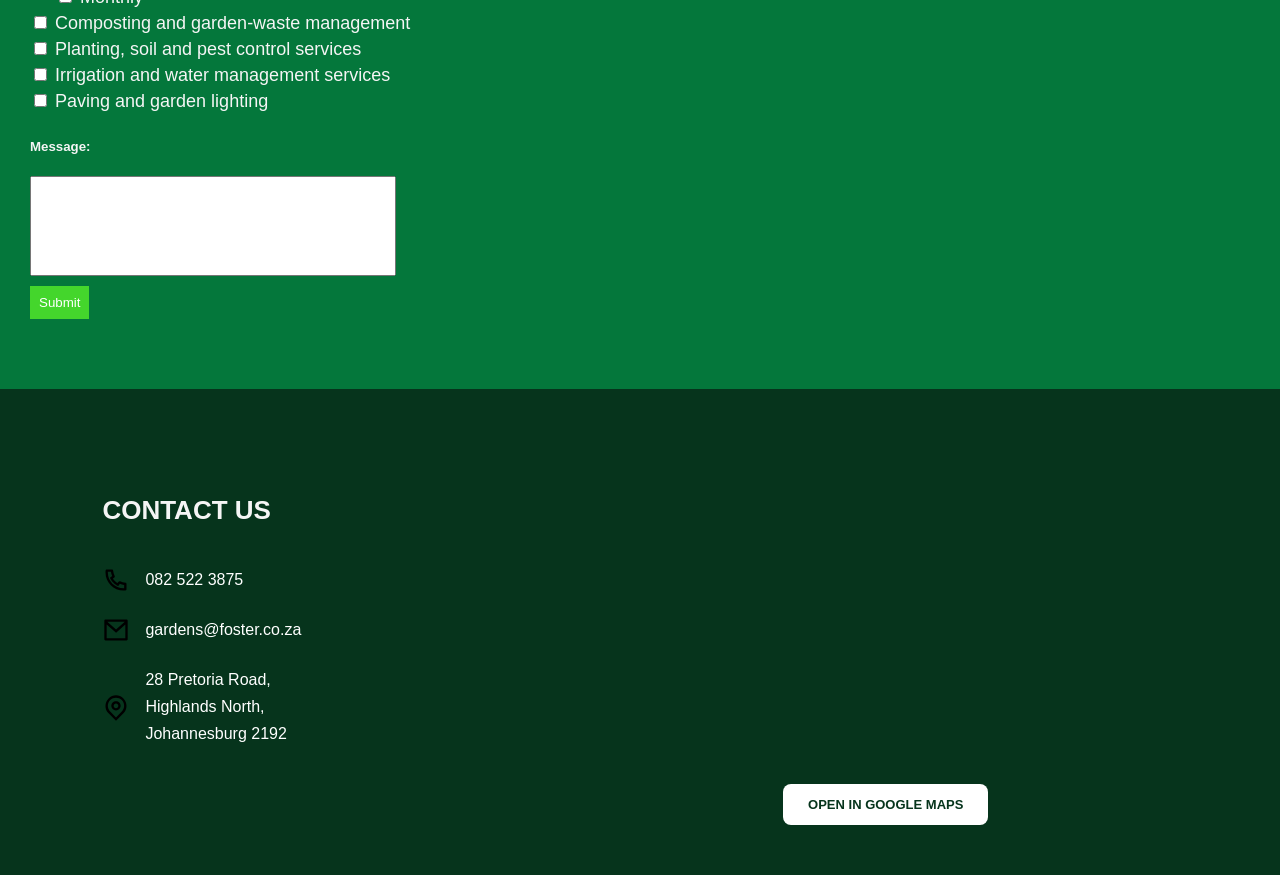
==== commit 0ee9bbc1: "Updated contact section layout and Google Maps integration" ====
--- a/index.html
+++ b/index.html
@@ -194,14 +194,34 @@
         <!--Beginng of founder's section-->
             <div class="founder-description">
                 <h2 class="header">OUR FOUNDER</h2>
-                <img class="founder-image" src="images/about-us/founder.jpg">
-                <p>
-                    John Foster (commmonly known 'Jo' by his beloved clients) started working in landscaping at the age of 18 years old.
-                    With over 20 years of experience, he has perfected his craft and continues to enhance his skills by searching for new
-                    and more efficient ways to provde professional-grade landscaping, design and gardening techniques and experiences for
-                    his customers and his staff members. Since then, he has become an industry leader in South Africa, providing exceptional
-                    service to all of his customers.   
-                </p>
+                <div class="founder-content">
+                    <div class="founder-photo">
+                        <img 
+                            class="founder-image" 
+                            src="images/about-us/founder.jpg"
+                            alt="John Foster, Founder and Managing director"
+                        >
+                    </div>
+                    <div class="founder-text">
+                        <h3>John Foster</h3>
+                        <p class="title">FOUNDER AND MANAGING DIRECTOR</p>
+                        <br>
+                        <p>
+                            John Foster (commmonly known 'Jo' by his beloved clients) started working in landscaping at the age of 18 years old. 
+                        </p>
+                        <br>
+                        <p>
+                            With over 20 years of experience, he has perfected his craft and continues to enhance his skills by searching for new
+                            and more efficient ways to provde professional-grade landscaping, design and gardening techniques and experiences for
+                            his customers and his staff members.
+                        </p>
+                        <br>
+                        <p>
+                            Since then, he has become an industry leader in South Africa, providing exceptional
+                            service to all of his customers.  
+                        </p>
+                    </div>
+                </div>
             </div>  
         <!---Form section available for users to get easy quotes---->
             <div class="quote-box" id="contact-link">
@@ -275,33 +295,61 @@
                     <button class="submit-button">Submit</button>
                 </form>
             </div>
-            <div class="contact-section">
-                <ul>
-                    <li>
-                        <h2>CONTACT US</h2>
-                    </li>
-                    <li>
-                        <p>
-                            <img src="images/icons/phone.svg" width="28">
-                            082 522 3875
-                        </p>
-                    </li>
-                    <li>
-                        <p>
-                            <img src="images/icons/mail.svg" width="28">
-                            gardens@foster.co.za
-                        </p>
-                    </li>
-                    <li>
-                        <img src="images/icons/map-pin.svg" width="28">
-                        <span>28 Pretoria Road</span>
-                        <br>
-                        <span>Highlands North</span>
-                        <br>
-                        <span>Johannesburg 2192</span>
-                    </li>
-                </ul>
-            </div>
+            <section class="contact-section">
+                <div class="contact-details">
+                    <h2>CONTACT US</h2>
+                    <ul>
+                        <li>
+                            <p>
+                                <img src="./images/icons/phone.svg" width="28" alt="Phone">
+                                <span>082 522 3875</span>
+                            </p>
+                        </li>
+                        <li>
+                            <p>
+                                <img src="./images/icons/mail.svg" width="28" alt="Email">
+                                <span>gardens@foster.co.za</span>
+                            </p>
+                        </li>
+                        <li>
+                            <p>
+                                <img src="./images/icons/map-pin.svg" width="28" alt="Location">
+                                <span>
+                                    28 Pretoria Road, <br>
+                                    Highlands North, <br>
+                                    Johannesburg 2192
+                                </span>
+                            </p>
+                        </li>
+                    </ul>
+                </div>
+                <div class="contact-map">
+                    <a 
+                        href="https://www.google.com/maps/search/?api=1&query=28+Pretoria+Road%2C+Highlands+North%2C+Johannesburg+2192"
+                        terget="_blank"
+                        rel="noopener noreferrer"
+                        aria-label="Open Foster Gardens location in Google Maps"
+                    >
+                
+                    <iframe 
+                        src="https://maps.google.com/maps?q=28%20Pretoria%20Road%2C%20Highlands%20North%2C%20Johannesburg%202192&t=&z=15&ie=UTF8&iwloc=&output=embed"
+                        width="100%"
+                        height="300"
+                        loading="lazy"
+                        title="Foster Gardens Location"
+                    ></iframe>
+                    </a>
+                    
+                    <a 
+                        href="https://www.google.com/maps/search/?api=1&query=28+Pretoria+Road%2C+Highlands+North%2C+Johannesburg+2192"
+                        target="_blank"
+                        rel="noopener noreferrer"
+                        class="map-link"
+                    >
+                        OPEN IN GOOGLE MAPS
+                    </a>
+                </div>
+            </section> 
         </main>
         <!-- JQuery internet website -->
         <script src="https://code.jquery.com/jquery-3.7.1.min.js"></script>
--- a/css/style.css
+++ b/css/style.css
@@ -373,18 +373,19 @@
     object-fit:cover; 
     width:200px; 
     height:200px; 
-    padding:15px;
-    justify-content: center;
-    margin: 0 auto;
+    padding:0; 
+    margin: 0 0 20px;
+    display: block;
 }
 
 .founder-description {
     display:flex;
     flex-direction:column;
-    padding-left: 20px;
-    padding-bottom:40px;
+    align-items: flex-start;
+    padding: 40px 50px 50px; 
     background-color: white;
-    text-align: center;
+    text-align: left;
+    box-sizing: border-box;
 }
 
 .founder-description p { 
@@ -393,12 +394,28 @@
     text-align:justify;
     line-height: 1.8;
     box-sizing: border-box;
-    margin:0% auto;
-    width: 70%;
+    margin:0;
+    width: 100%;
+    max-width: 850px;
 }
 
 .founder-description h2 { 
-    padding-top:30px;
+    color: #0f5b34; 
+    padding: 0; 
+    margin: 0 0 25px; 
+    text-align: left;
+    font-weight: 900;
+}
+
+.founder-description h3 { 
+    text-align: left;
+    margin: 10px 0; 
+}
+
+.title {
+    text-align: left;
+    margin: 5px 0 15px;
+    color: #058526;
 }
 
 .header {
@@ -460,23 +477,89 @@
 /*=================
 CONTACT US SECTION
 ===================*/
-.contact-section ul{
+.contact-section {
+    display:grid;
+    grid-template-columns: 1fr;
+    gap:25px;
     background-color: #06341c;
-    padding-top:20px;
-    padding-bottom:40px; 
-    list-style:none; 
+    padding: 40px 25px;
+    box-sizing: border-box;
+    width: 100%;
+}
+
+.contact-details ul{
+    list-style: none;
+    padding:0;
+    margin: 0; 
+}
+
+.contact-details { 
+    width:100%;
     font-family: Arial, Helvetica, sans-serif;
-    overflow-y: hidden;
-    margin:0;
-}
-
-.contact-section h2 { 
+}
+
+.contact-details h2 { 
     color:whitesmoke;
-    margin: 0;
-}
-
-.contact-section span, .contact-section p { 
+    margin: 0 0 25px; 
+    font-size: 24px;
+    text-align: left;
+}
+
+.contact-details li { 
+    margin-bottom: 22px;
+}
+
+.contact-details p {
+    display: flex;
+    align-items: center;
+    gap: 15px; 
+    color: white; 
+    font-size:15px;
+    line-height: 1.7; 
+    margin: 0; 
+}
+
+.contact-details img { 
+    width:28px; 
+    height:28px; 
+    flex-shrink:0; 
+}
+
+
+.contact-map iframe {
+    display: block;
+    width: 100%;
+    height: 250px; 
+    border:none;
+    border-radius: 10px;
+}
+
+.map-instruction {
     color:white; 
+    font-size: 13px; 
+    margin-top: 12px; 
+    text-align: center;
+}
+
+.contact-map .map-link {
+    display:block; 
+    width: fit-content;
+    margin: 15px auto 0; 
+    padding: 13px 25px; 
+    background-color: white; 
+    color: #06341c; 
+    font-family: Arial, Helvetica, sans-serif;
+    font-size: 13px; 
+    font-weight: bold;
+    text-align: center;
+    text-decoration: none;
+    border-radius: 8px;
+    transition: 0.3s ease;
+}
+
+.contact-map .map-link:hover { 
+    background-color: #069e2d;
+    color:white;
 }
 
 /*===========================
@@ -894,6 +977,95 @@
         font-size:medium; 
     }    
 
+    /*=========================
+    Founder description section 
+    ===========================*/
+    .founder-description { 
+        width:100%; 
+        max-width: 850px;
+        margin: 0 auto;
+        padding: 35px 25px 45px;
+        box-sizing: border-box;
+        align-items: center;
+    }
+
+    .header{ 
+        margin-bottom:0 auto 35px;
+    }
+
+    .founder-content {
+        display: flex;
+        flex-direction: row;
+        justify-content: center;
+        align-items: center;
+        gap: 35px;
+        max-width: 100%;
+        width: fit-content;
+        margin: 0 auto;
+    }
+
+    .founder-photo { 
+        display: flex;
+       justify-content: center;
+       align-items: center;
+       flex-shrink: 0;
+    }
+
+    .founder-image {
+        width: 150px;
+        height:150px;
+        margin:0; 
+        object-fit: cover;
+        display: block;
+    }
+
+    .founder-text{
+        width: 350px;
+        max-width: 100%;
+        text-align: left;
+    }
+
+    .founder-text h3, .title {
+        font-size: 21px;
+        font-weight: 700;
+        margin: 0 0 8px; 
+        text-align: left;
+    }
+
+    .founder-text p {
+        width:100%; 
+        font-size: 13px; 
+        line-height: 1.8; 
+        text-align:justify;
+        margin:0; 
+    }
+
+    /*=====================
+    Contact Us Section 
+    ======================*/
+    .contact-section { 
+        grid-template-columns: minmax(0, 0.85fr) minmax(0, 1.15fr);
+        align-items: center;
+        gap:30px; 
+        padding: 40px 35px;
+    }
+
+    .contact-map iframe { 
+        height:280px; 
+    }
+
+    .contact-details h2 { 
+        font-size: 24px; 
+    }
+
+    .contact-details p {
+        font-size: 14px; 
+    }
+
+    .map-link {
+        margin: 15px auto 0; 
+        padding: 12px 24px; 
+    }
     /*=====================
     SERVICES PAGE 
     ======================*/
@@ -1085,6 +1257,9 @@
         height:220px;
     }
 
+    /*==================
+    Review carousel area
+    ====================*/
     .testimonial-area p {
         background-color:white;
         width:600px;
@@ -1102,6 +1277,9 @@
         margin: 0 auto;
     }
 
+    /*========================
+    Founder description area
+    ========================*/
     .founder-description {
         display:flex;
         flex-direction:row;
@@ -1148,6 +1326,34 @@
         font-size:large;
     }   
 
+    /*====================
+    Contact us section 
+    =====================*/
+    .contact-section { 
+        grid-template-columns: minmax(0, 0.85fr) minmax(0, 1.15fr);
+        align-items: center;
+        gap:60px; 
+        padding: 50px 8%;
+    }
+
+    .contact-details h2 {
+        font-size: 26px;
+        margin-bottom: 30px;
+    }
+
+    .contact-details p {
+        font-size:16px; 
+    }
+
+    .contact-map iframe {
+        height: 330px; 
+    }
+
+    .map-link {
+        margin: 18px auto 0; 
+        padding: 13px 28px; 
+        font-size:14px; 
+    }
     /*=====================
     SERVICES PAGE 
     ======================*/
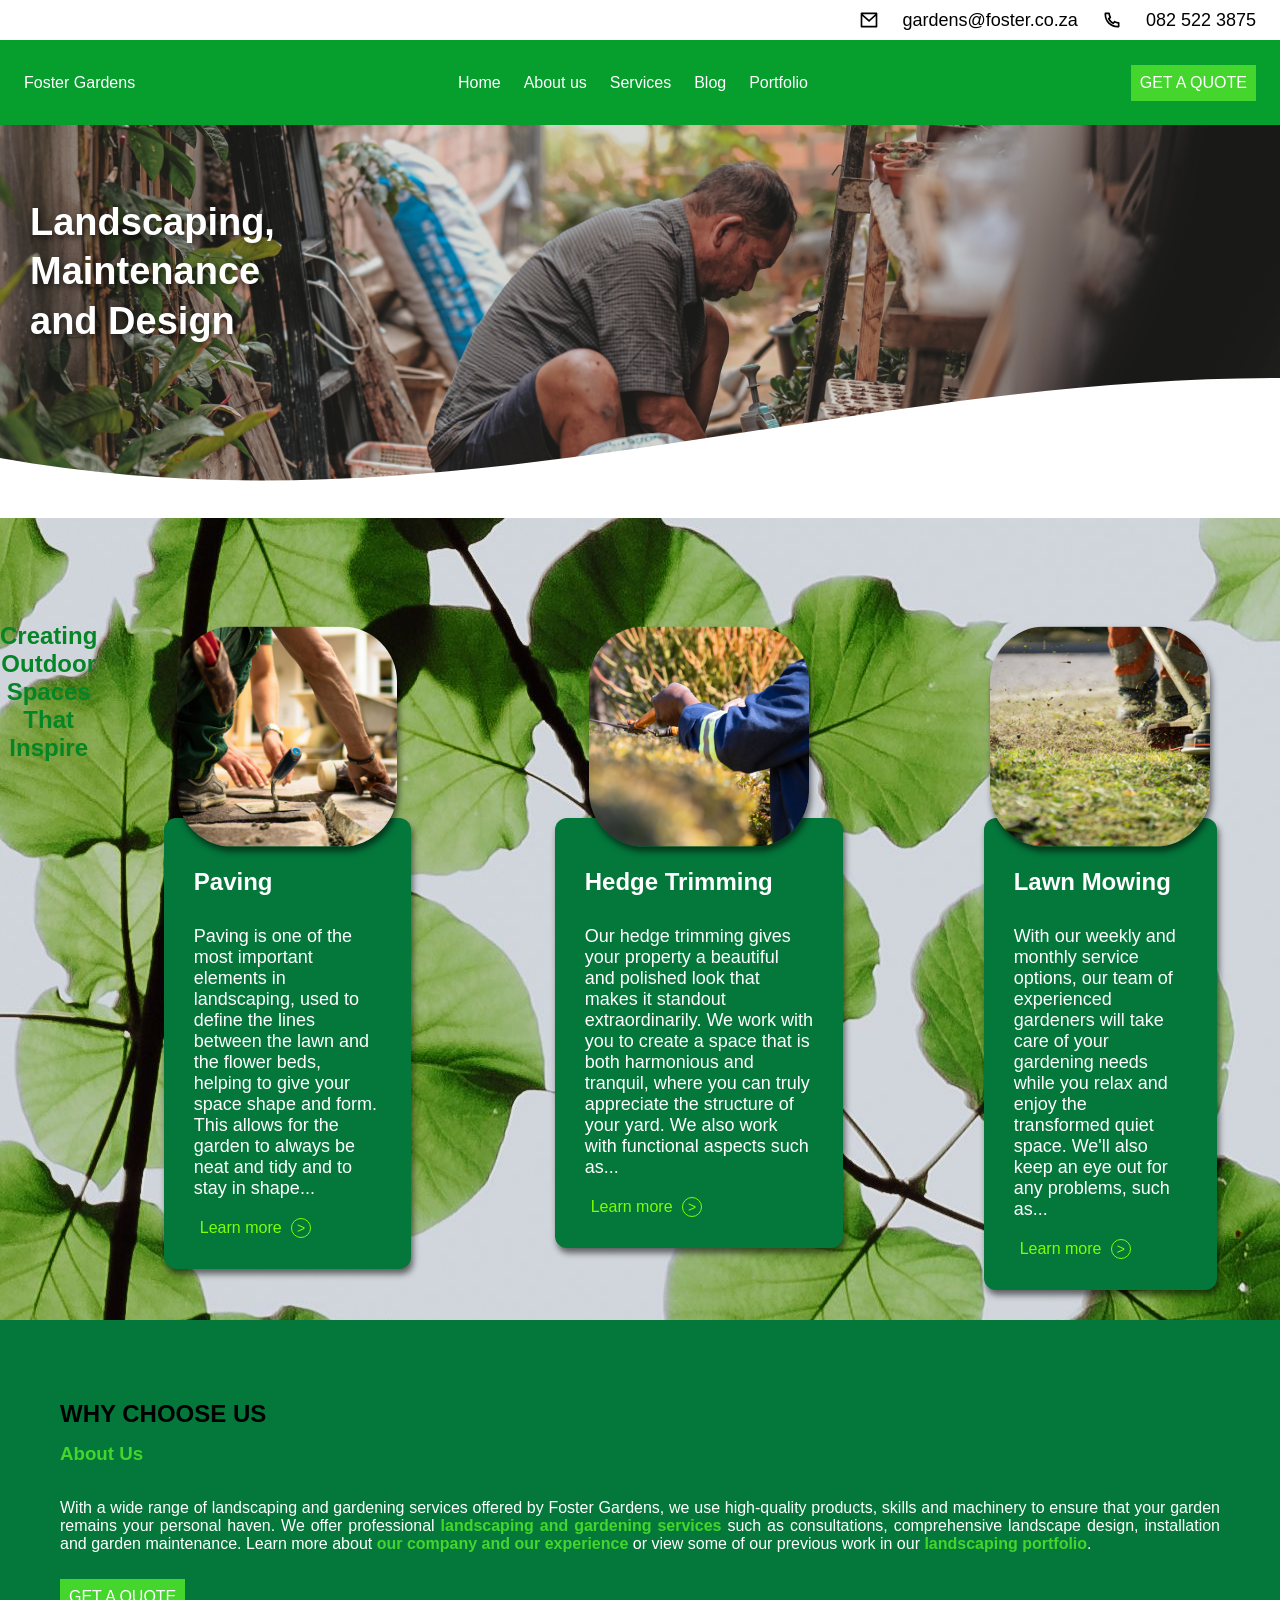
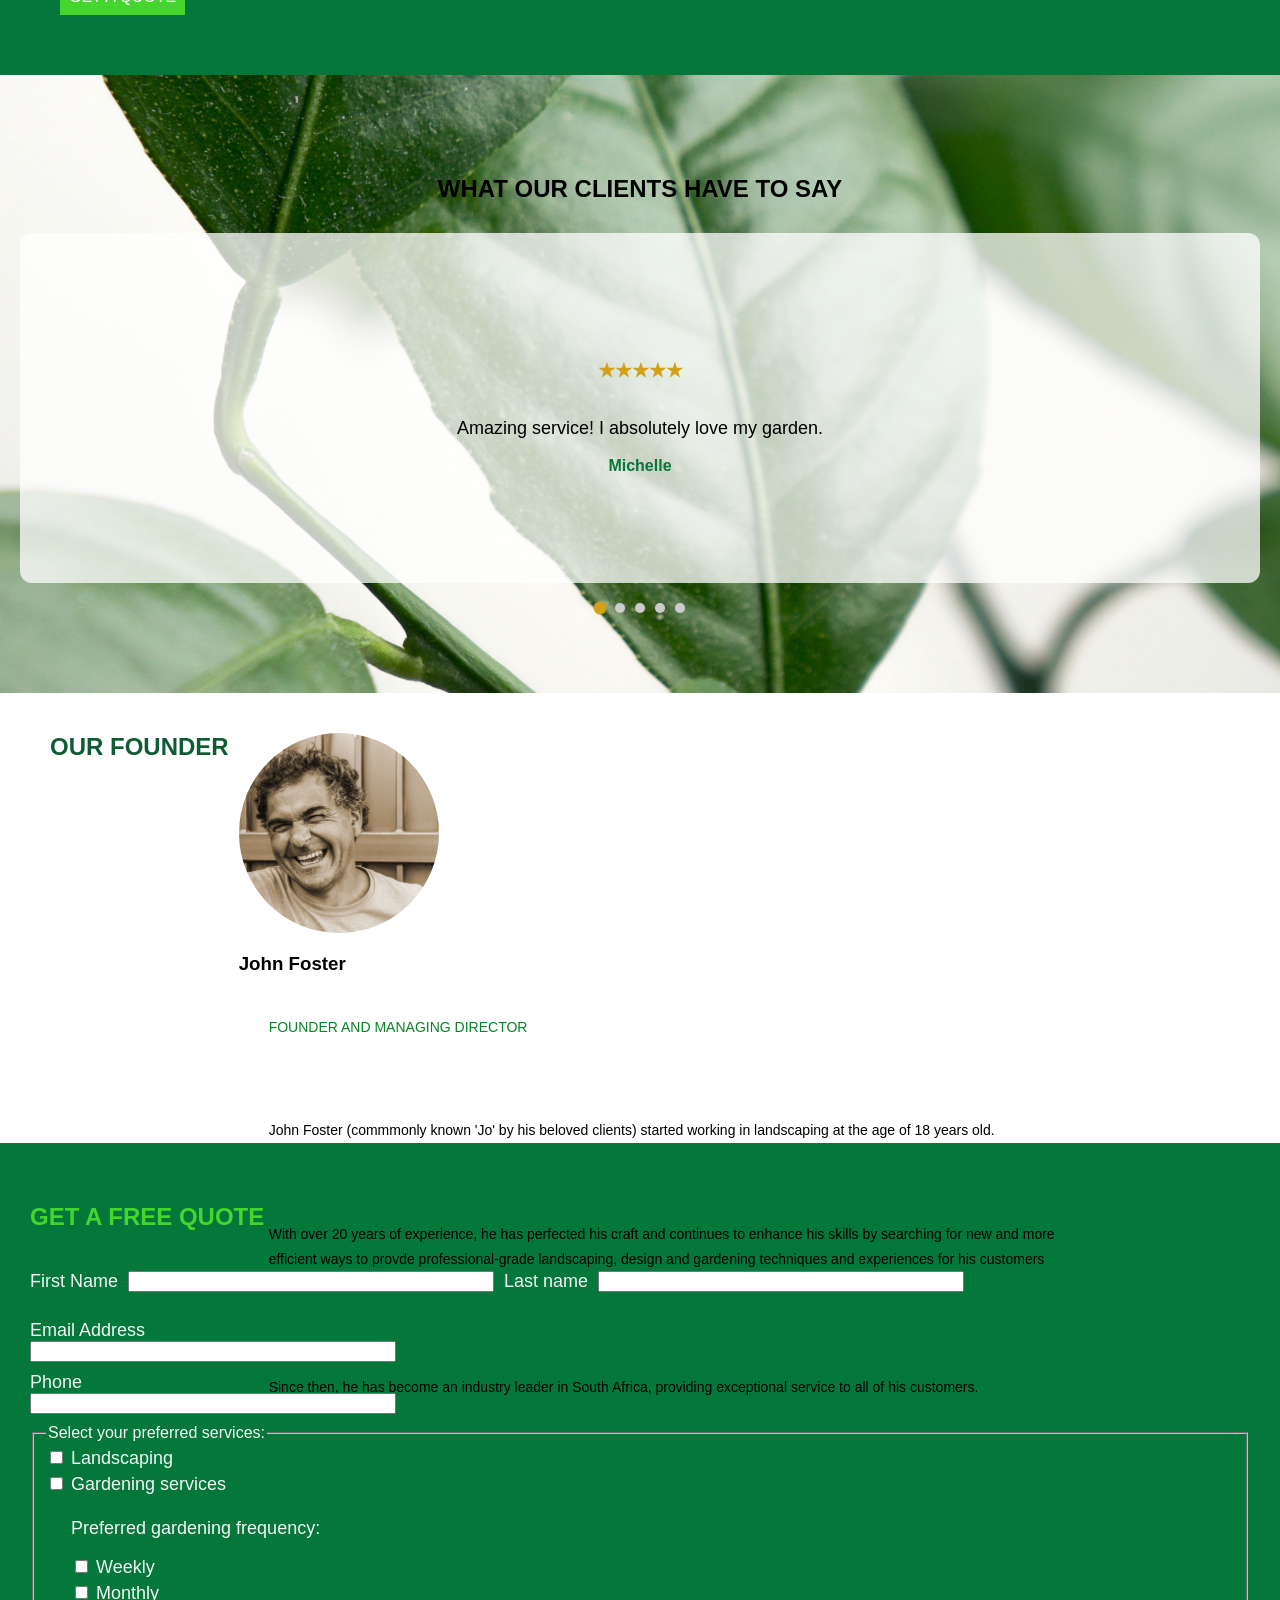
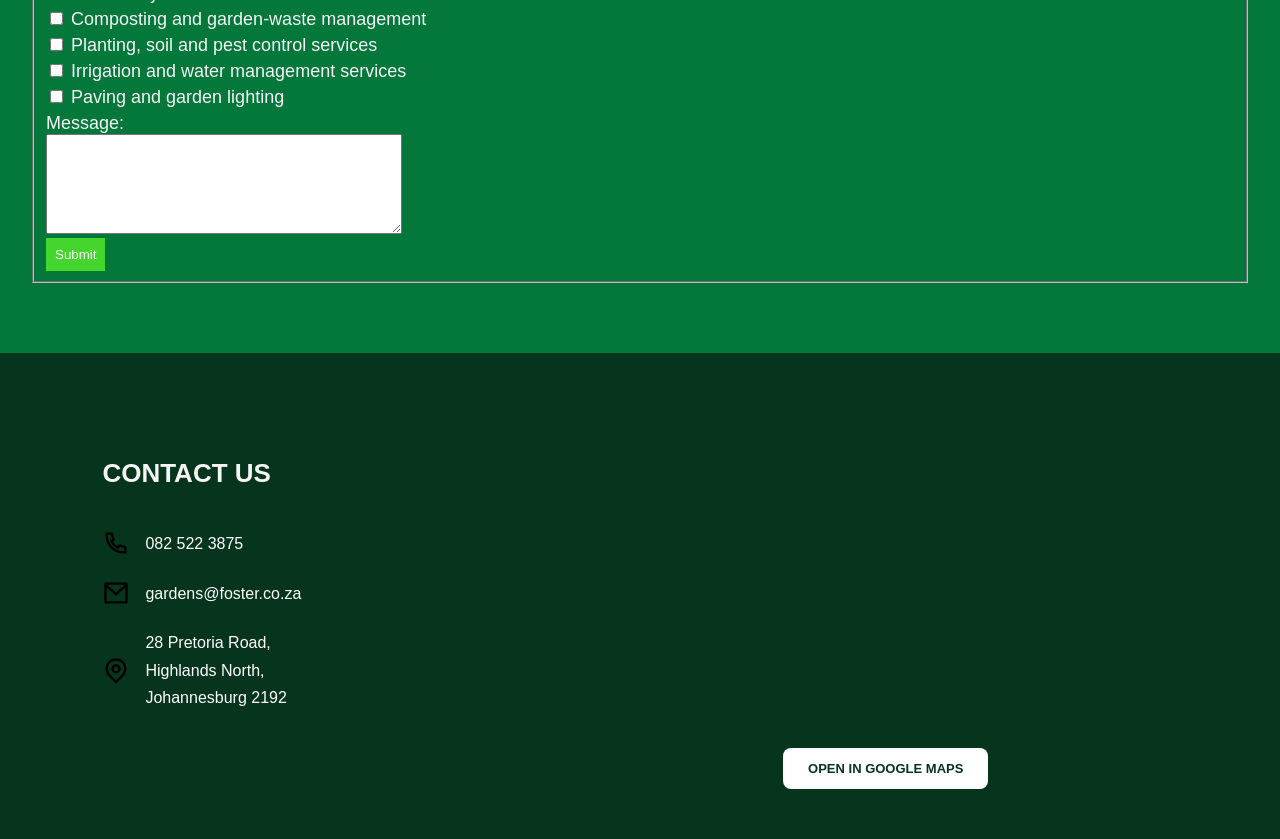
==== commit ba4038bd: "Updated each web spage and improved responsive styling. Included robots.txt and  sitemap.xml files" ====
--- a/index.html
+++ b/index.html
@@ -1,15 +1,26 @@
 <!DOCTYPE html> 
-<html> 
+<html lang="en"> 
     <head>
+        <meta charset="UTF-8">
+        <meta name="viewport" content="width=device-width, initial-scale=1.0">
+        <title>Foster Gardens | Landscaping & Garden Maintenance Johannesburg</title>
+        <meta 
+            name="description"
+            content="Foster Gardens offers professional landscaping,
+            garden design, paving, hedge trimming and garden maintenance
+            services in Johannesburg, South Africa."
+        >
+        <meta name="robots" content="index, follow">
+        <meta name="author" content="Foster Gardens">
+        <meta name="theme-color" content="#069e2d">
         <link rel="stylesheet" href="css/style.css">
-        <meta name="viewport" content="width=device-width, initial-scale=1.0">
     </head>    
         <!--Top icon section for phone and number for ease of access--> 
     <body class="index-background">
         <div class="contact-top">
-            <img src="images/icons/mail.svg" width="20"> 
+            <img src="images/icons/mail.svg" width="20" alt=""> 
             <p class="text1">gardens@foster.co.za</p>
-            <img src="images/icons/phone.svg" width="20">
+            <img src="images/icons/phone.svg" width="20" alt="">
             <p class="text2">082 522 3875</p>
         </div> 
             <!--Beginning of the menu bar and its selections-->
@@ -17,10 +28,16 @@
                 <div class="logo">
                     <a href="index.html">Foster Gardens</a>
                 </div>
-                <button class="burger-menu" aria-label="Open-menu">
+                <button 
+                    class="burger-menu" 
+                    type="button"
+                    aria-label="Open navigation menu"
+                    aria-expanded="false"
+                    aria-controls="main-navigation"
+                >
                     ☰
                 </button>
-                <nav class="menu-bar">
+                <nav class="menu-bar" id="main-navigation">
                     <a href="index.html">Home</a>
                     <a href="about.html">About us</a>
                     <a href="services.html">Services</a>
@@ -55,12 +72,16 @@
                     and Design
                 </h3>
             </div>
-            <div class="secondary-banner">
+            <div class="services-preview">
                 <h3>Creating Outdoor Spaces That Inspire</h3>
-            </div>
-            <div class="services-preview">
                 <div class="preview-service1">
-                    <img class="preview3" src="images/services/paving.jpg.jpg" width="200">
+                    <img 
+                        class="preview3" 
+                        src="images/services/paving.jpg"
+                        alt="Professional garden paving by Foster Gardens"
+                        width="200"
+                        loading="eager"
+                    >
                     <div class="preview-description">
                         <h2>Paving</h2>
                         <p>
@@ -78,7 +99,12 @@
                     </div>
                </div>
                 <div class="preview-service2">
-                    <img class="preview1" src="images/services/hedge-trimming.jpg" width="200">
+                    <img 
+                        class="preview1" 
+                        src="images/services/hedge-trimming.jpg" 
+                        alt="Professional hedge trimming by Foster Gardens"
+                        width="200"
+                    >
                     <div class="preview-description">
                         <h2>Hedge Trimming</h2>
                         <p>
@@ -98,7 +124,13 @@
                 </div>
 
                 <div class="preview-service3">
-                    <img class="preview2" src="images/services/lawn-mowing.jpg" width="200">
+                    <img 
+                        class="preview2" 
+                        src="images/services/lawn-mowing.jpg"
+                        alt="Professional lawn mowing by Foster Gardens"
+                        width="200"
+                        loading="eager"
+                    >
                     <div class="preview-description">
                         <h2>Lawn Mowing</h2>
                         <p>
@@ -121,18 +153,22 @@
                 <h2>WHY CHOOSE US</h2>
                 <h3>About Us</h3>
                 <p>
-                    With a wide range of landscaping and gardening services offered by Foster Gardens, we ensure to make use of
-                    the highest quality products, skills and machinery to help ensure that your garden remains your personal haven. 
-                    The company offers services such as consultations, comprehensive landscape design, installation and garden 
-                    maintenance. Additionally, Foster Gardens offers personalised plant consultations and treatment plans for its 
-                    customers. 
+                    With a wide range of landscaping and gardening services offered by Foster Gardens, we use high-quality
+                    products, skills and machinery to ensure that your garden remains your personal haven. 
+
+
+                    We offer professional <a href="services.html">landscaping and gardening services</a> such as consultations, 
+                    comprehensive landscape design, installation and garden maintenance.
+                    
+                    Learn more about <a href="about.html">our company and our experience</a> or view some of our previous work 
+                    in our <a href="portfolio.html">landscaping portfolio</a>.
                 </p>
                 <a href="#contact-link">
                     <button class="button-link">GET A QUOTE</button>
                 </a>
             </div> 
-        <!--Testimonial section-->  
-        
+
+        <!--Testimonial section--> 
         <section class="reviews" id="reviews">
             <h2>WHAT OUR CLIENTS HAVE TO SAY</h2>
             <div class="review-container">   
@@ -141,7 +177,7 @@
                     <div class="review">
                         <h3>★★★★★</h3>
                         <p>
-                            Amazing service! I absolutely loved my experience. 
+                            Amazing service! I absolutely love my garden. 
                         </p>
                         <strong>Michelle</strong>
                     </div>
@@ -149,9 +185,9 @@
                     <div class="review">
                         <h3>★★★★★</h3>
                         <p>
-                            'Thank you so much for the exceptional service. Foster Garderns really mad it easy for us to landscape our new
-                            property that was constructed in the Randburg area. You passionately designed the garden as well as met all our
-                            requirements. The installation process was a breeze and the final product is stunning and met all our expectations.'
+                            'Thank you so much for the exceptional service. Foster Garderns made it easy for us to landscape our newly constructed 
+                            property in Randburg. You passionately designed the garden while meeting all our requirements. The installation process
+                            was seamless, and the final result exceeded our expectations.'
                         </p>
                         <strong>Sarah</strong>
                     </div>
@@ -167,10 +203,10 @@
                     <div class="review">
                         <h3>★★★★★</h3>
                         <p>
-                            The fact that we have been using Forest Gardens for almost 10 years is a testament to our satisfaction with the
-                            quality service offered by Jo and his staff. We recentaly completed major renovations at our house and in a short
-                            time thereafter Forest Gardens had restored our gardent to its previous splendor. We would highly recommend Forest
-                            Gardens for their excellent service. 
+                            The fact that we have been using Foster Gardens for almost 10 years is a testament to our satisfaction with the
+                            quality of service offered by Jo and his staff. We recently completed major renovations at our house, and Foster
+                            Gardens quickly restored our gardent to its previous splendor. We would highly recommend Foster Gardens for 
+                            their excellent service. 
                         </p>
                         <strong>Michael</strong>
                     </div>
@@ -179,10 +215,9 @@
                         <h3>★★★★★</h3>
                          <p>
                             I just wanted to drop you a quick thank you for the gardens at Sunward Park. Without fail. our guests comment on the 
-                            grounds of the guest house and how lovely our garden looks. Your company was efficient thought this whole process, and 
-                            now the proof of your work is really on display, the garden has become established and all the gaps are filling in with 
-                            the growth of what was planted, it is exactly what we wanted. 
-                            The different textures and colours make such a beautiful guest house. 
+                            grounds of the guest house and how lovely our garden looks. Your company was efficient through the whole process, and 
+                            now the garden has established and all the gaps are filling in well, it is exactly like we wanted. The different textures 
+                            and colours make such a beautiful guest house. 
                         </p>
                         <strong>Maria</strong>
                     </div>
@@ -224,96 +259,180 @@
                 </div>
             </div>  
         <!---Form section available for users to get easy quotes---->
-            <div class="quote-box" id="contact-link">
+            <section class="quote-box" id="contact-link">
                 <h2>GET A FREE QUOTE</h2>
                 <!--This form is essential on each page to enforce and encourage customer response to action calls -->
-                <form>
+                <form id="quotation-form">
                 <!--This is the complete/type section-->
                     <div class="side-by-side">
                         <label for="name">First Name</label>
                         <br>
-                        <input type="text" id="name" required>
+                        <input 
+                            type="text" 
+                            id="name" 
+                            name="firstname"
+                            autocomplete="given-name"
+                            required
+                        >
                         <br>
                         <label for="surname">Last name</label>
                         <br>
-                        <input type="text" id="surname" required>
+                        <input 
+                            type="text" 
+                            id="surname"
+                            name="surname"
+                            autocomplete="family-name"
+                            required
+                        >
                     </div>
                     <br>
                     <label for="email">Email Address </label>
                     <br>
-                    <input type="text" id="email" required>
+                        <input 
+                            type="email" 
+                            id="email" 
+                            name="email"
+                            autocomplete="email"
+                            required
+                        >
                     <br>
                     <label for="phone">Phone</label>
                     <br>
-                    <input type="text" id="phone" required>
+                        <input 
+                            type="tel" 
+                            id="phone"
+                            name="phone"
+                            autocomplete="tel"
+                            required
+                        >
                     <br>
                     <!---Beginning of services selection section---->
-                    <h5>Select your preferred services:</h5>
-                    <label>
-                    <input type="checkbox" value="landscaping">
-                    Landscaping
-                    </label>
-                    <br>
-                    <label>
-                        <input type="checkbox" value="landscaping">
-                        Gardening services
-                    </label>
-                    <div class="frequency-options">
-                        <label> 
-                            <input type="checkbox" id="weekly-checkbox" value="weekly">
-                            Weekly
-                        </label>
-                        <br>
-                        <label>
-                            <input type="checkbox" id="monthly-checkbox" value="monthly">
-                            Monthly
-                        </label>
-                    </div>
-                    <label>
-                        <input type="checkbox">
-                        Composting and garden-waste management
-                    </label>
-                    <br>
-                    <label>
-                        <input type="checkbox">
-                        Planting, soil and pest control services 
-                    </label>
-                    <br> 
-                    <label>
-                        <input type="checkbox">
-                        Irrigation and water management services 
-                    </label>
-                    <br>
-                    <label>
-                        <input type="checkbox">
-                        Paving and garden lighting
-                    </label>
-                     <br>
-                    <h5>Message:</h5>
-                    <input type="text" id="message" required>
-                    <br>
-                    <button class="submit-button">Submit</button>
+                    <fieldset>
+                        <legend>Select your preferred services:</legend>
+                        <label>
+                            <input 
+                                type="checkbox"
+                                name="services"
+                                value="landscaping"
+                            >
+                            Landscaping
+                        </label>
+                        <br>
+                        <label>
+                            <input 
+                                type="checkbox"
+                                name="services"
+                                value="gardening"
+                            >
+                            Gardening services
+                        </label>
+
+                        <div class="frequency-options">
+                            <p>Preferred gardening frequency:</p>
+                            <label> 
+                                <input 
+                                    type="checkbox" 
+                                    id="weekly-checkbox" 
+                                    value="weekly"
+                                    name="frequency"
+                                >
+                                Weekly
+                            </label>
+                            <br>
+                            <label>
+                                <input 
+                                    type="checkbox" 
+                                    name="frequency"
+                                    id="monthly-checkbox" 
+                                    value="monthly"
+                                >
+                                Monthly
+                            </label>
+                        </div>
+
+                        <label>
+                            <input 
+                                type="checkbox"
+                                name="services"
+                                value="composting"
+                            >
+                            Composting and garden-waste management
+                        </label>
+                        <br>
+
+                        <label>
+                            <input 
+                                type="checkbox"
+                                name="services"
+                                value="planting"
+                            >
+                            Planting, soil and pest control services 
+                        </label>
+                        <br> 
+
+                        <label>
+                            <input 
+                                type="checkbox"
+                                name="services"
+                                value="irrigation"
+                            >
+                            Irrigation and water management services 
+                        </label>
+                        <br>
+
+                        <label>
+                            <input 
+                                type="checkbox"
+                                name="services"
+                                value="paving-lighting"
+                            >
+                            Paving and garden lighting
+                        </label>
+                        <br>
+                        
+                        <!--Message/text area-->
+                        <label for="message">Message:</label>
+                        <br>
+                        <textarea
+                            id="message"
+                            name="message"
+                            rows="6"
+                            required
+                        ></textarea>
+                        <br>
+                        <button type="submit" class="submit-button">Submit</button>
+                    </fieldset>
                 </form>
-            </div>
+            </section>
+
             <section class="contact-section">
                 <div class="contact-details">
                     <h2>CONTACT US</h2>
                     <ul>
                         <li>
                             <p>
-                                <img src="./images/icons/phone.svg" width="28" alt="Phone">
+                                <img 
+                                    src="./images/icons/phone.svg" 
+                                    width="28" 
+                                    alt="Phone">
                                 <span>082 522 3875</span>
                             </p>
                         </li>
                         <li>
                             <p>
-                                <img src="./images/icons/mail.svg" width="28" alt="Email">
+                                <img 
+                                    src="./images/icons/mail.svg" 
+                                    width="28" 
+                                    alt="Email">
                                 <span>gardens@foster.co.za</span>
                             </p>
                         </li>
                         <li>
                             <p>
-                                <img src="./images/icons/map-pin.svg" width="28" alt="Location">
+                                <img 
+                                    src="./images/icons/map-pin.svg" 
+                                    width="28" 
+                                    alt="Location">
                                 <span>
                                     28 Pretoria Road, <br>
                                     Highlands North, <br>
@@ -324,13 +443,6 @@
                     </ul>
                 </div>
                 <div class="contact-map">
-                    <a 
-                        href="https://www.google.com/maps/search/?api=1&query=28+Pretoria+Road%2C+Highlands+North%2C+Johannesburg+2192"
-                        terget="_blank"
-                        rel="noopener noreferrer"
-                        aria-label="Open Foster Gardens location in Google Maps"
-                    >
-                
                     <iframe 
                         src="https://maps.google.com/maps?q=28%20Pretoria%20Road%2C%20Highlands%20North%2C%20Johannesburg%202192&t=&z=15&ie=UTF8&iwloc=&output=embed"
                         width="100%"
@@ -338,7 +450,6 @@
                         loading="lazy"
                         title="Foster Gardens Location"
                     ></iframe>
-                    </a>
                     
                     <a 
                         href="https://www.google.com/maps/search/?api=1&query=28+Pretoria+Road%2C+Highlands+North%2C+Johannesburg+2192"
@@ -352,8 +463,8 @@
             </section> 
         </main>
         <!-- JQuery internet website -->
-        <script src="https://code.jquery.com/jquery-3.7.1.min.js"></script>
+        <script defer src="https://code.jquery.com/jquery-3.7.1.min.js"></script>
         <!---- External JavaScript file included here ----->
-        <script src="javascript/scripts.js"></script>     
+        <script defer src="javascript/scripts.js" ></script>     
     </body>
 </html>
--- a/css/style.css
+++ b/css/style.css
@@ -34,7 +34,7 @@
 }
 
 main { 
-    padding-top:45px;
+    padding-top:35px;
 }
 
 /*===================================
@@ -117,6 +117,10 @@
     font-size:60%; 
 }
 
+.burger-menu:focus-visible {
+    outline: 3px solid white;
+    outline-offset: 4px;
+}
 /*=========================
 INDEX PAGE -- DEFAULT:PHONE
 ===========================*/
@@ -146,29 +150,30 @@
     margin:0; 
 }
 
-.secondary-banner { 
-    font-size: 24px;
-    color:#058526;
-    text-align: center;
-}
 /*==============================================
 Setting the background image for the index page
 ================================================*/
 .index-background {
     margin:0;
     font-family: Arial, Helvetica, sans-serif;
-    background-image:url(./images/about-us/leaves1.jpg);
     background-size:100%; 
 }
 
 /*==============================
 Services preview images
 ===============================*/
+.services-preview h3 { 
+    font-size: 24px;
+    color:#058526;
+    text-align: center;
+}
+
 .services-preview { 
     display:flex;
     flex-direction: column;
     position: relative;
     padding-bottom: 20px;
+    background-image:url('../images/about-us/leaves2.jpg');
 }
 
 /*=========================================
@@ -269,6 +274,15 @@
     margin-top:10px;
 }
 
+.choose-us p a {
+    color: #44d62c; 
+    font-weight: bold;
+    text-decoration: none;
+}
+
+.choose-us p a:hover {
+    color:white;
+}
 /*======================
     Review Section  
 ========================*/
@@ -334,7 +348,7 @@
     opacity: 0;
     display: block; 
     transform: translateX(100%);
-    transition: transform 0.7 ease, opacity 0.7 ease; 
+    transition: transform 0.7s ease, opacity 0.7s ease; 
 }
 
 .review.active h3, .review.active p, .review.active strong { 
@@ -392,7 +406,7 @@
     font-family:Verdana, Geneva, Tahoma, sans-serif;
     word-break: normal;
     text-align:justify;
-    line-height: 1.8;
+    line-height: 1.3;
     box-sizing: border-box;
     margin:0;
     width: 100%;
@@ -566,7 +580,7 @@
 SERVICES PAGE - DEFAULT: PHONE
 ============================*/
 .services-background {
-    background-image:url(./images/display-and-layout/wild-shrub.jpg);
+    background-image:url('../images/display-and-layout/wild-shrub.jpg');
     min-height:100%;
     margin:0;
     background-repeat: repeat-x;
@@ -776,7 +790,10 @@
     text-align: left;
     padding-left: 40px;
     color:#44d62c;
+    position:relative; 
+    z-index:2; 
     transform: translateY(70%);
+    margin-bottom: 15px;;
 }
 
 /*==============================
@@ -785,6 +802,9 @@
 .about-description h3 { 
     color:#0f5b34; 
     padding-left:40px; 
+    position: relative;
+    z-index: 1;
+    margin-top:0; 
 }
 
 /*================================
@@ -811,7 +831,7 @@
    width:20px; 
    height:20px;
 
-   background-image: url('images/icons/check-icon1.svg');
+   background-image: url('../images/icons/check-icon1.svg');
    background-size: contain;
    background-repeat: no-repeat; 
 }
@@ -847,40 +867,114 @@
 /*=============================
 OUR HISTORY SECTION 
 ===============================*/
+.history-content{
+    display:flex; 
+    flex-direction: column;
+    justify-content:center; 
+    align-items: center;
+    gap: 20px; 
+    width:100%; 
+    max-width: 650px; 
+    margin: 0 auto; 
+}
+
 .history-description { 
-    margin: 0 auto;
+    display:flex;
+    flex-direction:column;
     align-items: center;
-    box-sizing: border-box; 
-    display: flex;
-    flex-direction: column;
-    padding-top: 20px;
-    padding-bottom: 20px;
+    justify-content: center;
+    width:100%; 
+    padding: 40px 50px 50px; 
+    margin: 0 auto; 
+    box-sizing: border-box;
 }
 
 .history-description h2 {
-    color:#44d62c;
-    text-align: left;
+    color: #0f5b34; 
+    text-align: center;
+    font-weight: 900px;
+    margin-bottom: 25px; 
 }
 
 .history-description p {
     font-family:Verdana, Geneva, Tahoma, sans-serif;
-    text-align: justify;
+    word-break: normal;
+    text-align:justify;
+    line-height: 1.5;
     font-size: small;
-    width:70%; 
-    margin:0 auto;
+    margin:0;
+    width: 100%;
+    max-width: 650px;
 }
 
 .history-description img{  
-    align-items: center;
+    padding:0; 
+    margin: 0 0 20px;
     display: block;
-    object-fit:fill; 
-    padding:10px;
-    width:200px; 
-    height:200px;
+    object-fit:cover;
+    width:170px; 
+    height:170px; 
+    border-radius: 50%;
+}
+
+/*=================================
+SMALL PHONES 
+(MIN WIDTH: >320px) 
+==================================*/
+@media (max-width: 320px) {
+    /*=====================
+    ABOUT US PAGE
+    ======================*/
+    .additional-services{
+        display:flex;
+        flex-direction: column;
+        align-items: center;
+        justify-content: center;
+        gap: 20px;
+        width: 100%;
+        margin: 0;
+    }
+    
+    .additional-services ul {
+        margin: 20px 0 0; 
+        display:flex; 
+        flex-direction:column; 
+        align-items: flex-start;
+        gap: 20px; 
+        width:85%; 
+        padding:0; 
+        list-style:none; 
+        transform:none; 
+    }
+
+    .additional-services li {
+        position:relative; 
+        padding-left:30px; 
+        font-size:small; 
+    }
+
+    .tree {
+        display:flex; 
+        justify-content: center;
+        align-items: center;
+        transform:none;
+        width:100%; 
+        flex-shrink:1; 
+    }
+
+    .tree img {
+        display: block;
+        width: 68%;
+        max-width: 280px;
+        height: auto;
+        margin: 0 auto;
+        transform:none; 
+    }
 }
 
 /* ====================
-TABLET - 768px+
+TABLET 
+(MIN-WIDTH: 768px+)
 ========================*/
 @media(min-width: 768px) and (max-width: 1023px) {
     /*===========================
@@ -1101,21 +1195,55 @@
         transform: translateX(-22%);
     }
 
-    .history-description img{  
-        border-radius:80%;
+    .history-content{
+    display:flex; 
+    flex-direction: row;
+    justify-content:center; 
+    align-items: center;
+    gap:35px; 
+    width:100%; 
+    max-width: 1000px; 
+    margin: 0 auto; 
+}
+
+    .history-description { 
+        display:flex;
+        flex-direction:column;
         align-items: center;
-        display: block;
-        object-fit:fill; 
-        width:300px; 
-        height:300px;
+        justify-content: center;
+        width:100%; 
+        padding: 40px 25px;
+        margin: 0 auto; 
+        box-sizing: border-box;
+    }
+
+    .history-description h2 {
+        color: #0f5b34; 
+        text-align: center;
+        font-weight: 900px;
+        margin-bottom: 25px; 
     }
 
     .history-description p {
         font-family:Verdana, Geneva, Tahoma, sans-serif;
-        text-align: justify;
-        font-size: medium;
-        width:70%; 
-        margin:0 auto;
+        word-break: normal;
+        text-align:justify;
+        line-height: 1.5;
+        font-size: small;
+        box-sizing: border-box;
+        margin:0;
+        width: 70%;
+        max-width: 650px;
+    }
+
+    .history-description img{  
+        padding:0; 
+        margin: 0 0 20px;
+        display: block;
+        object-fit:cover;
+        width:200px; 
+        height:200px; 
+        border-radius:50%; 
     }
     /*========================
     PORTFOLIO PAGE 
@@ -1128,7 +1256,8 @@
 }
 
 /*======================
-DESKTOP - 1024px+ 
+DESKTOP 
+(MIN-WIDTH: 1024px+) 
 ========================*/
 @media (min-width: 1024px) {
     h2 {
@@ -1402,12 +1531,55 @@
         transform: translateX(-12%);
     }
 
+    .history-content{
+        display:flex; 
+        flex-direction: row;
+        justify-content:center; 
+        align-items: center;
+        gap:35px; 
+        width:100%; 
+        max-width: 1000px; 
+        margin: 0 auto; 
+    }
+
+    .history-description { 
+        display:flex;
+        flex-direction:column;
+        align-items: center;
+        justify-content: center;
+        width:100%; 
+        padding: 40px 25px;
+        margin: 0 auto; 
+        box-sizing: border-box;
+    }
+
+    .history-description h2 {
+        color: #0f5b34; 
+        text-align: center;
+        font-weight: 900px;
+        margin-bottom: 25px; 
+    }
+
     .history-description p {
         font-family:Verdana, Geneva, Tahoma, sans-serif;
-        text-align: justify;
-        font-size: 14px;
-        width:70%; 
-        margin:0 auto;
+        word-break: normal;
+        text-align:justify;
+        line-height: 1.5;
+        font-size: small;
+        box-sizing: border-box;
+        margin:0;
+        width: 70%;
+        max-width: 650px;
+    }
+
+    .history-description img{  
+        padding:0; 
+        margin: 0 0 20px;
+        display: block;
+        object-fit:cover;
+        width:200px; 
+        height:200px; 
+        border-radius:50%; 
     }
     /*=================
     PORTRAIT PAGE
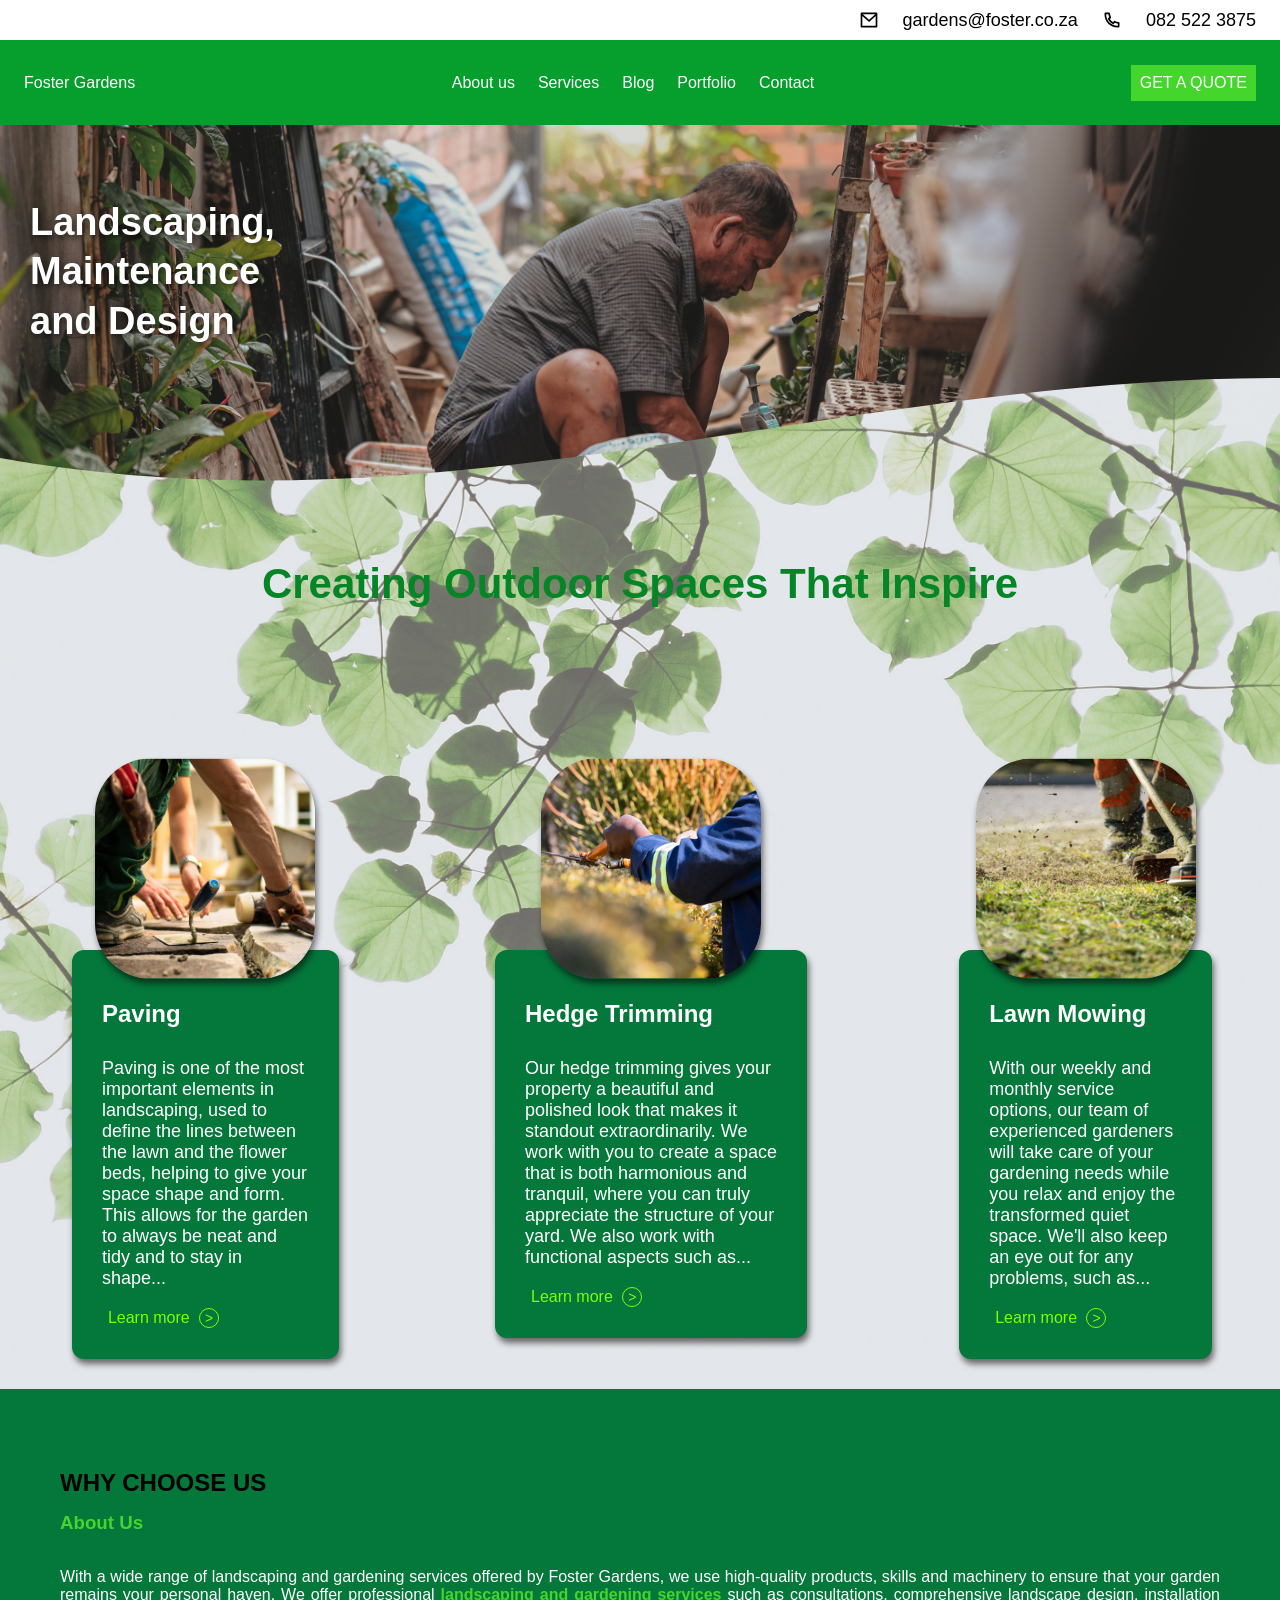
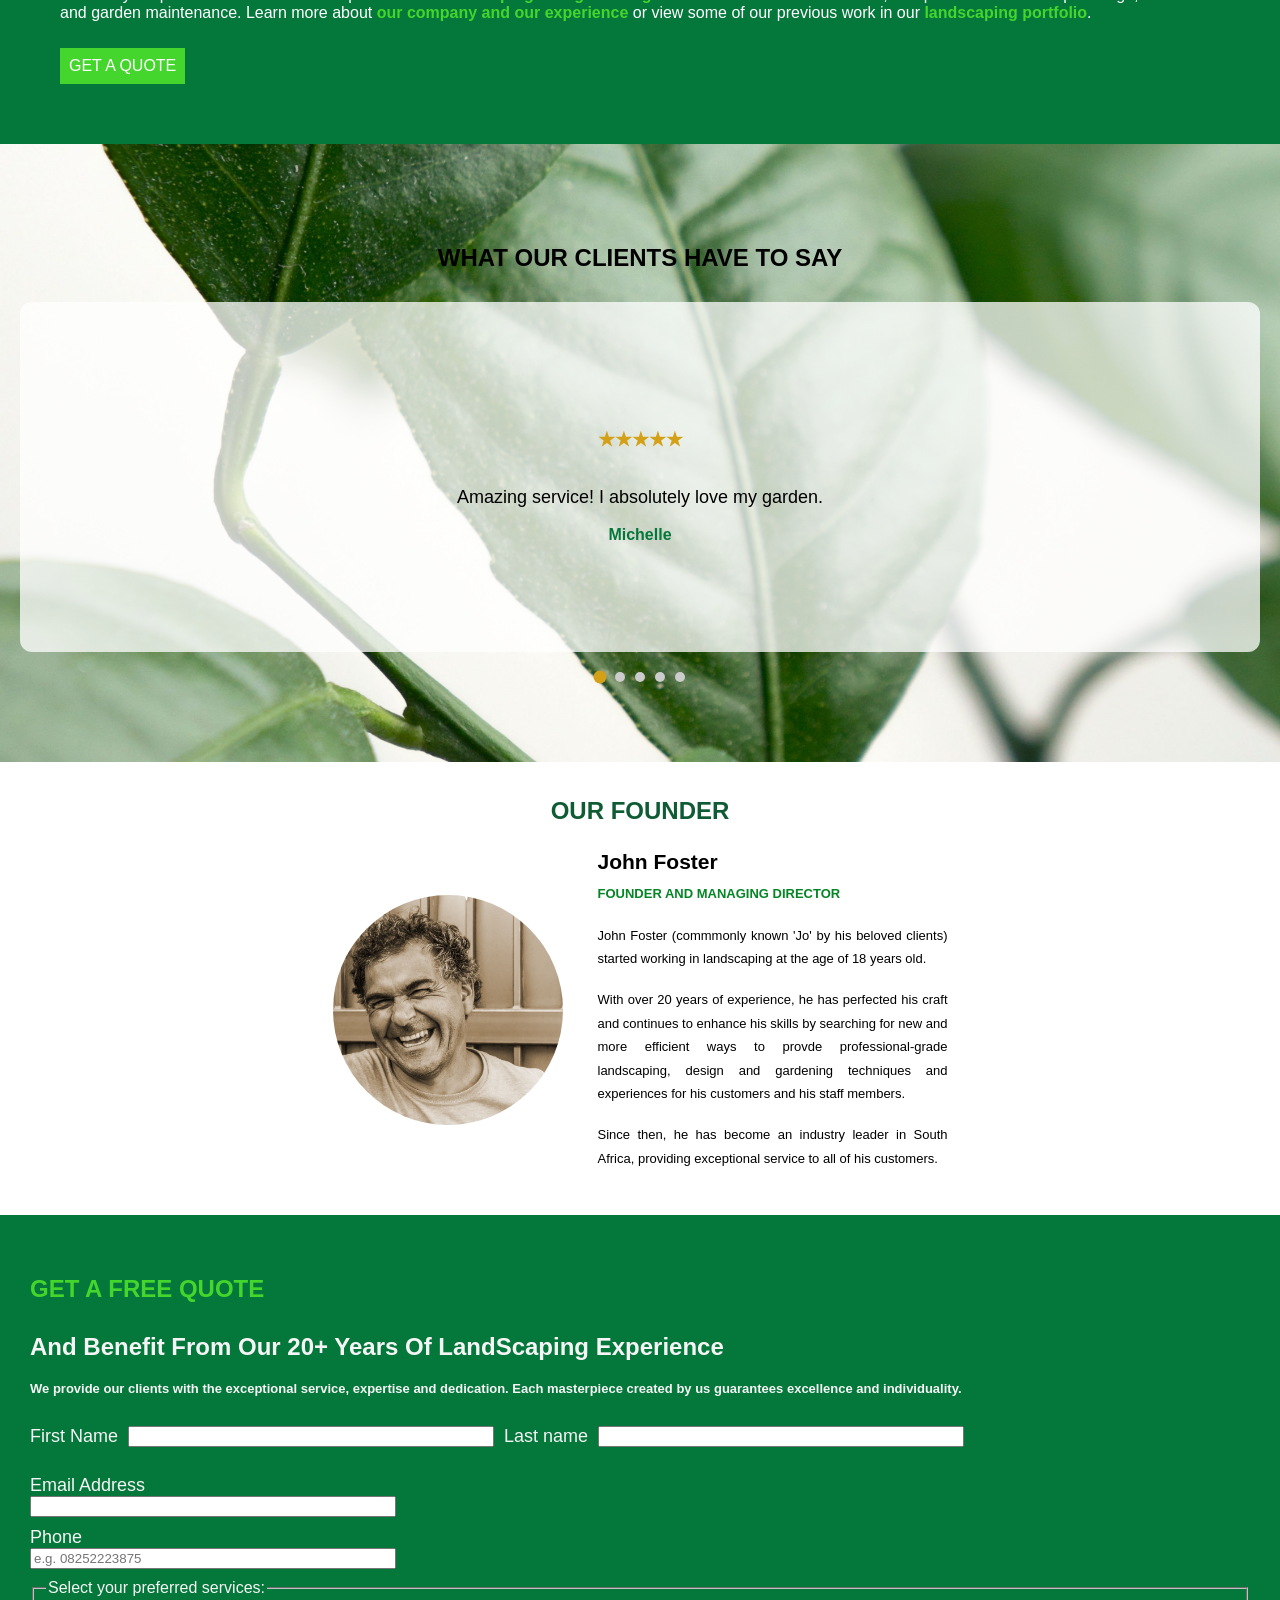
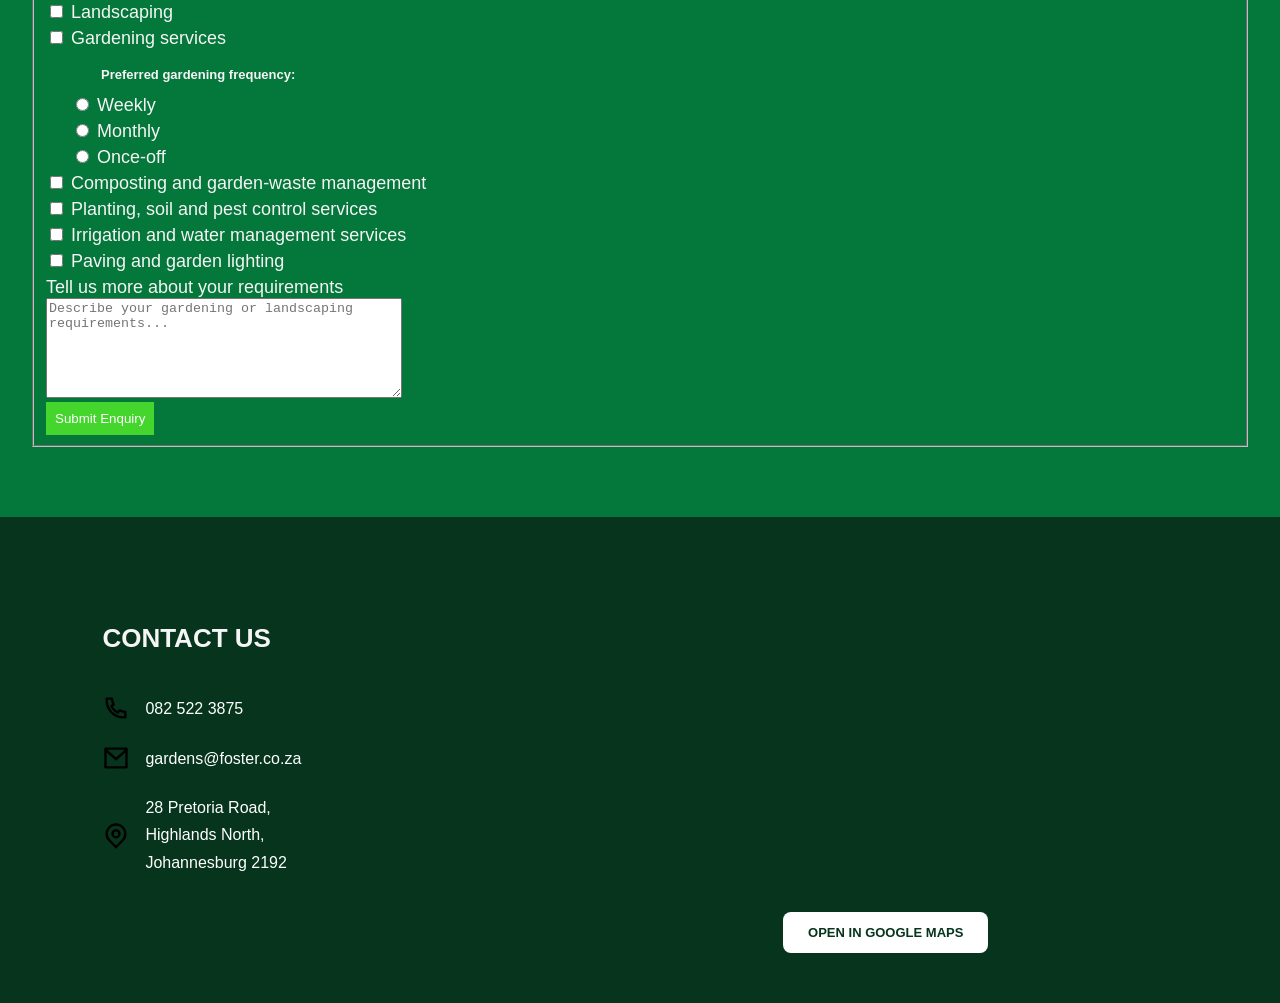
==== commit 7410ecc6: "Updated CSS styling. Implemented an interactive form. Created Contact Page and applied form features" ====
--- a/index.html
+++ b/index.html
@@ -38,11 +38,11 @@
                     ☰
                 </button>
                 <nav class="menu-bar" id="main-navigation">
-                    <a href="index.html">Home</a>
                     <a href="about.html">About us</a>
                     <a href="services.html">Services</a>
                     <a href="blog.html">Blog</a>
                     <a href="portfolio.html">Portfolio</a>
+                    <a href="contact.html">Contact</a>
                 </nav>
                 <a href="#contact-link">
                     <button class="button-link">GET A QUOTE</button>
@@ -62,89 +62,95 @@
                     </clipPath>
                 </defs>
             </svg>
-        <!--Background image div-->
-            <div class="index-banner">
-                <h3>
-                    Landscaping, 
-                    <br>
-                    Maintenance 
-                    <br>
-                    and Design
-                </h3>
-            </div>
-            <div class="services-preview">
-                <h3>Creating Outdoor Spaces That Inspire</h3>
-                <div class="preview-service1">
-                    <img 
-                        class="preview3" 
-                        src="images/services/paving.jpg"
-                        alt="Professional garden paving by Foster Gardens"
-                        width="200"
-                        loading="eager"
-                    >
-                    <div class="preview-description">
-                        <h2>Paving</h2>
-                        <p>
-                            Paving is one of the most important elements in landscaping, 
-                            used to define the lines between the lawn and the flower beds, 
-                            helping to give your space shape and form. This allows for the
-                            garden to always be neat and tidy and to stay in shape...
-                        </p>
-                        <a href="services.html#paving-services">
-                            <button class="learn-more-link">
-                            Learn more
-                            <span class="arrow-circle">&gt;</span>
-                            </button>
-                        </a>
-                    </div>
-               </div>
-                <div class="preview-service2">
-                    <img 
-                        class="preview1" 
-                        src="images/services/hedge-trimming.jpg" 
-                        alt="Professional hedge trimming by Foster Gardens"
-                        width="200"
-                    >
-                    <div class="preview-description">
-                        <h2>Hedge Trimming</h2>
-                        <p>
-                            Our hedge trimming gives your property a beautiful and
-                            polished look that makes it standout extraordinarily. We
-                            work with you to create a space that is both harmonious and
-                            tranquil, where you can truly appreciate the structure of your 
-                            yard. We also work with functional aspects such as...
-                        </p>
-                        <a href="services.html#landscaping-services">
-                            <button class="learn-more-link">
-                                Learn more
-                                <span class="arrow-circle">&gt;</span>
-                            </button>
-                        </a>
-                    </div>
-                </div>
-
-                <div class="preview-service3">
-                    <img 
-                        class="preview2" 
-                        src="images/services/lawn-mowing.jpg"
-                        alt="Professional lawn mowing by Foster Gardens"
-                        width="200"
-                        loading="eager"
-                    >
-                    <div class="preview-description">
-                        <h2>Lawn Mowing</h2>
-                        <p>
-                            With our weekly and monthly service options, our team of experienced
-                            gardeners will take care of your gardening needs while you relax and 
-                            enjoy the transformed quiet space. We'll also keep an eye out for any 
-                            problems, such as...
-                        </p>
-                        <a href="services.html#gardening-services">
-                            <button class="learn-more-link">
-                                Learn more
-                                <span class="arrow-circle">&gt;</span>
-                            </button>
-                        </a>
+            <div class="hero-services">
+            <!--Background image div-->
+                <div class="index-banner">
+                    <h3>
+                        Landscaping, 
+                    <br>
+                        Maintenance 
+                    <br>
+                        and Design
+                    </h3>
+                </div>
+                <div class="preview-background">
+                    <h3 class="heading1">
+                        Creating Outdoor Spaces That Inspire
+                    </h3>
+                    <div class="services-preview">
+                        <div class="preview-service1">
+                            <img 
+                                class="preview3" 
+                                src="images/services/paving.jpg"
+                                alt="Professional garden paving by Foster Gardens"
+                                width="200"
+                                loading="eager"
+                            >
+                            <div class="preview-description">
+                                <h2>Paving</h2>
+                                <p>
+                                    Paving is one of the most important elements in landscaping, 
+                                    used to define the lines between the lawn and the flower beds, 
+                                    helping to give your space shape and form. This allows for the
+                                    garden to always be neat and tidy and to stay in shape...
+                                </p>
+                                <a href="services.html#paving-services">
+                                <button class="learn-more-link">
+                                    Learn more
+                                    <span class="arrow-circle">&gt;</span>
+                                    </button>
+                                </a>
+                            </div>
+                        </div>
+                        <div class="preview-service2">
+                            <img 
+                                class="preview1" 
+                                src="images/services/hedge-trimming.jpg" 
+                                alt="Professional hedge trimming by Foster Gardens"
+                                width="200"
+                            >
+                            <div class="preview-description">
+                                <h2>Hedge Trimming</h2>
+                                <p>
+                                    Our hedge trimming gives your property a beautiful and
+                                    polished look that makes it standout extraordinarily. We
+                                    work with you to create a space that is both harmonious and
+                                    tranquil, where you can truly appreciate the structure of your 
+                                    yard. We also work with functional aspects such as...
+                                </p>
+                                <a href="services.html#landscaping-services">
+                                    <button class="learn-more-link">
+                                        Learn more
+                                        <span class="arrow-circle">&gt;</span>
+                                    </button>
+                                </a>
+                            </div>
+                        </div>
+
+                        <div class="preview-service3">
+                            <img 
+                                class="preview2" 
+                                src="images/services/lawn-mowing.jpg"
+                                alt="Professional lawn mowing by Foster Gardens"
+                                width="200"
+                                loading="eager"
+                            >
+                            <div class="preview-description">
+                                <h2>Lawn Mowing</h2>
+                                <p>
+                                    With our weekly and monthly service options, our team of experienced
+                                    gardeners will take care of your gardening needs while you relax and 
+                                    enjoy the transformed quiet space. We'll also keep an eye out for any 
+                                    problems, such as...
+                                </p>
+                                <a href="services.html#gardening-services">
+                                    <button class="learn-more-link">
+                                        Learn more
+                                        <span class="arrow-circle">&gt;</span>
+                                    </button>
+                                </a>
+                            </div>
+                        </div>
                     </div>
                 </div>
             </div>
@@ -260,9 +266,15 @@
             </div>  
         <!---Form section available for users to get easy quotes---->
             <section class="quote-box" id="contact-link">
-                <h2>GET A FREE QUOTE</h2>
+                <h2 id="quotation-heading">GET A FREE QUOTE</h2>
+                <h1>And Benefit From Our 20+ Years Of LandScaping Experience</h1>
+                <p>
+                    We provide our clients with the exceptional service, expertise 
+                    and dedication. Each masterpiece created by us guarantees excellence
+                    and individuality. 
+                </p>
                 <!--This form is essential on each page to enforce and encourage customer response to action calls -->
-                <form id="quotation-form">
+                <form id="quotation-form" action="YOUR_FORM_ENDPOINT" method="POST">
                 <!--This is the complete/type section-->
                     <div class="side-by-side">
                         <label for="name">First Name</label>
@@ -272,6 +284,8 @@
                             id="name" 
                             name="firstname"
                             autocomplete="given-name"
+                            minlength="2"
+                            maxlength="50"
                             required
                         >
                         <br>
@@ -282,6 +296,8 @@
                             id="surname"
                             name="surname"
                             autocomplete="family-name"
+                            minlength="2"
+                            maxlength="50"
                             required
                         >
                     </div>
@@ -303,6 +319,9 @@
                             id="phone"
                             name="phone"
                             autocomplete="tel"
+                            pattern="(\+27|0[0-9]{9})"
+                            placeholder="e.g. 08252223875"
+                            title="Enter a valid South African number, e.g. 08252223875"
                             required
                         >
                     <br>
@@ -331,8 +350,7 @@
                             <p>Preferred gardening frequency:</p>
                             <label> 
                                 <input 
-                                    type="checkbox" 
-                                    id="weekly-checkbox" 
+                                    type="radio" 
                                     value="weekly"
                                     name="frequency"
                                 >
@@ -341,12 +359,20 @@
                             <br>
                             <label>
                                 <input 
-                                    type="checkbox" 
+                                    type="radio" 
                                     name="frequency"
-                                    id="monthly-checkbox" 
                                     value="monthly"
                                 >
                                 Monthly
+                            </label>
+                            <br>
+                            <label>
+                                <input
+                                    type="radio"
+                                    name="frquency"
+                                    value="once-off"
+                                >
+                                Once-off
                             </label>
                         </div>
 
@@ -390,19 +416,39 @@
                         </label>
                         <br>
                         
-                        <!--Message/text area-->
-                        <label for="message">Message:</label>
+                        <!--Additional information-->
+                        <label for="message">Tell us more about your requirements</label>
                         <br>
                         <textarea
                             id="message"
                             name="message"
                             rows="6"
+                            minlength="10"
+                            maxlength="1000"
+                            placeholder="Describe your gardening or landscaping requirements..."
                             required
                         ></textarea>
                         <br>
-                        <button type="submit" class="submit-button">Submit</button>
+                    <!--Submission feedback-->
+                        <div id="quotation-feedback" role="status" aria-live="polite"></div>
+                        <button type="submit" class="submit-button">Submit Enquiry</button>
                     </fieldset>
                 </form>
+            <!--Enquiry confirmation message-->
+                <div id="quotation-success" class="form-success" role="status" aria-live="polite" hidden>
+                    <h3>Thank You for Your Enquiry!</h3>
+                    <p>
+                        Your enquiry has been recieved successfully. 
+                        Foster Gardens appreciates your interest in our services. 
+                    </p>
+                    <p>
+                        We will review your selected services and contact you with 
+                        a personalised quotation. 
+                    </p>
+                    <button type="button" id="return-to-form" class="submit-button">
+                        Submit Another Enquiry
+                    </button>
+                </div>
             </section>
 
             <section class="contact-section">
--- a/css/style.css
+++ b/css/style.css
@@ -136,6 +136,7 @@
     padding: 80px 30px; 
     clip-path: url(#wave-clip); 
     display:flex; 
+    position: relative;
 }
 
 .index-banner h3 { 
@@ -162,8 +163,9 @@
 /*==============================
 Services preview images
 ===============================*/
-.services-preview h3 { 
-    font-size: 24px;
+.heading1 { 
+    font-size: 22px;
+    font-weight: bold;
     color:#058526;
     text-align: center;
 }
@@ -172,8 +174,30 @@
     display:flex;
     flex-direction: column;
     position: relative;
+    isolation: isolate;
     padding-bottom: 20px;
-    background-image:url('../images/about-us/leaves2.jpg');
+    width: 100%;
+}
+
+.preview-background {
+    position: relative;
+}
+
+.hero-services{
+    position: relative;
+    isolation: isolate;
+}
+
+.hero-services::before {
+    content:"";
+    position: absolute;
+    inset: 0;
+    background-image: url('../images/about-us/leaves2.jpg');
+    background-size: cover;
+    background-position: center;
+    background-repeat: no-repeat;
+    opacity: 0.6;
+    z-index: -1;
 }
 
 /*=========================================
@@ -213,7 +237,7 @@
     border-radius: 12px;
 }
 
-.services-preview, .choose-us { 
+.choose-us { 
     position: static;
     width: 100%;
 }
@@ -385,8 +409,8 @@
 .founder-image { 
     border-radius:50%; 
     object-fit:cover; 
-    width:200px; 
-    height:200px; 
+    width:150px; 
+    height:150px; 
     padding:0; 
     margin: 0 0 20px;
     display: block;
@@ -461,6 +485,22 @@
 .quote-box h2{ 
     color:#44d62c;
     margin-left: 30px;
+}
+
+.quote-box h1 {
+    margin-right: 30px;
+    margin-top: 0;
+    margin-left: 30px;
+    justify-content: center;
+    font-size: x-large;
+}
+
+.quote-box p {
+    margin-left: 30px;
+    margin-right: 50px;
+    justify-content: center;
+    font-size: small;
+    font-weight: bold;
 }
 
 .quote-box form{
@@ -576,6 +616,28 @@
     color:white;
 }
 
+.form-success {
+    margin: 30px; 
+    padding: 30px; 
+    background-color: white;
+    color:#04773b; 
+    border-radius: 12px; 
+    text-align: center;
+    box-shadow: 2px 5px 6px rgba(0,0,0,0.25);
+}
+
+.form-success h3 {
+    color:#04773b; 
+    margin-bottom: 20px;
+}
+
+.form-success p {
+    line-height: 1.5;
+}
+
+.form-success[hidden] {
+    display:none; 
+}
 /*===========================
 SERVICES PAGE - DEFAULT: PHONE
 ============================*/
@@ -917,6 +979,60 @@
     border-radius: 50%;
 }
 
+
+/*=================
+CONTACT US PAGE
+==================*/
+.send-message {
+    background-color: #058526;
+    padding-top: 40px; 
+    padding-bottom: 40px; 
+    width: 100%; 
+    color: black;  
+    font-family: Arial, Helvetica, sans-serif;
+    color: white;
+}
+
+.send-message label {
+    display: inline-block;
+    margin-left: 5px;
+    font: 16px; 
+}
+
+.send-message h2 {
+    color:#06341c;
+    margin-left: 30px;
+}
+
+.send-message form {
+    margin: 30px; 
+}
+
+.send-message input {
+    width:75%;
+    margin-bottom: 10px; 
+}
+
+.send-message textarea {
+    width: 75%;
+    min-height: 130px;
+    margin-bottom: 10px;
+    resize: vertical;
+}
+
+.send-button {
+    background-color: #44d62c;
+    color:white; 
+    cursor: pointer;
+    padding: 9px;
+    border: #069e2d;
+    min-width: 100px;
+    min-height: 100px;
+    font-size: 16px;
+    border-radius: 5px; 
+    border: none;
+    cursor: pointer;
+}
 /*=================================
 SMALL PHONES 
 (MIN WIDTH: >320px) 
@@ -1020,6 +1136,13 @@
         background-repeat:none;
     }
 
+    .heading1 { 
+        font-size: 32px;
+        font-weight: bold;
+        color:#058526;
+        justify-content: center;
+    }
+
     .services-preview {
         display: flex;
         flex-direction: column;
@@ -1046,7 +1169,6 @@
         padding-top: 200px;
         width: 80%;
         margin: 0 auto;
-        outline: 2px solid blue;
     }
 
     .preview-service1, .preview-service2, .preview-service3 { 
@@ -1055,7 +1177,6 @@
         align-items:center;
         width: 100%;
         position: relative;
-        outline: 2px solid red;
     }
 
     /*=====================
@@ -1132,6 +1253,17 @@
         line-height: 1.8; 
         text-align:justify;
         margin:0; 
+    }
+
+    /*====================
+    Quote Section 
+    =====================*/
+    .quote-box p {
+        margin-left: 30px;
+        margin-right: 100px;
+        justify-content: center;
+        font-size: small;
+        font-weight: bold;
     }
 
     /*=====================
@@ -1252,6 +1384,27 @@
         grid-template-columns: repeat(2, 1fr);
         max-width: 720px;
         margin:auto;  
+    }
+
+    /*========================
+    CONTACT US PAGE
+    ========================*/
+    .send-message input {
+        width: 75%;
+    }
+
+    .send-message textarea {
+        width: 85%;
+        min-height: 150px;
+    }
+
+    .send-message label {
+        font-size: medium;
+    }
+
+    .send-button {
+        min-width: 110px;
+        min-height: 46px;
     }
 }
 
@@ -1373,6 +1526,13 @@
     /*==============================
     Services offered images
     ===============================*/
+    .heading1 { 
+        font-size: 42px;
+        font-weight: bold;
+        color:#058526;
+        text-align: center;
+    }
+
     .services-preview { 
         flex-direction: row;
         min-height: 200px;
@@ -1409,22 +1569,67 @@
     /*========================
     Founder description area
     ========================*/
-    .founder-description {
-        display:flex;
-        flex-direction:row;
-        gap:10px;
-        padding-top:40px;
-        padding-bottom:40px;
-        background-color: white;
-        height:450px;
-    }
-
-    .founder-description p { 
-        word-break: normal;
-        text-align:left;
-        line-height: 1.8;
-        padding:30px;
-        font-size: 14px;
+    /*=========================
+    Founder description section 
+    ===========================*/
+    .founder-description { 
+        width:100%; 
+        max-width: 850px;
+        margin: 0 auto;
+        padding: 35px 25px 45px;
+        box-sizing: border-box;
+        align-items: center;
+    }
+
+    .header{ 
+        margin-bottom:0 auto 35px;
+    }
+
+    .founder-content {
+        display: flex;
+        flex-direction: row;
+        justify-content: center;
+        align-items: center;
+        gap: 35px;
+        max-width: 100%;
+        width: fit-content;
+        margin: 0 auto;
+    }
+
+    .founder-photo { 
+        display: flex;
+       justify-content: center;
+       align-items: center;
+       flex-shrink: 0;
+    }
+
+    .founder-image {
+        width: 230px;
+        height:230px;
+        margin:0; 
+        object-fit: cover;
+        display: block;
+    }
+
+    .founder-text{
+        width: 350px;
+        max-width: 100%;
+        text-align: left;
+    }
+
+    .founder-text h3, .title {
+        font-size: 21px;
+        font-weight: 700;
+        margin: 0 0 8px; 
+        text-align: left;
+    }
+
+    .founder-text p {
+        width:100%; 
+        font-size: 13px; 
+        line-height: 1.8; 
+        text-align:justify;
+        margin:0; 
     }
 
     /*=====================
@@ -1455,6 +1660,13 @@
         font-size:large;
     }   
 
+    .quote-box p {
+        margin-left: 30px;
+        margin-right: 100px;
+        justify-content: center;
+        font-size: small;
+        font-weight: bold;
+    }
     /*====================
     Contact us section 
     =====================*/
